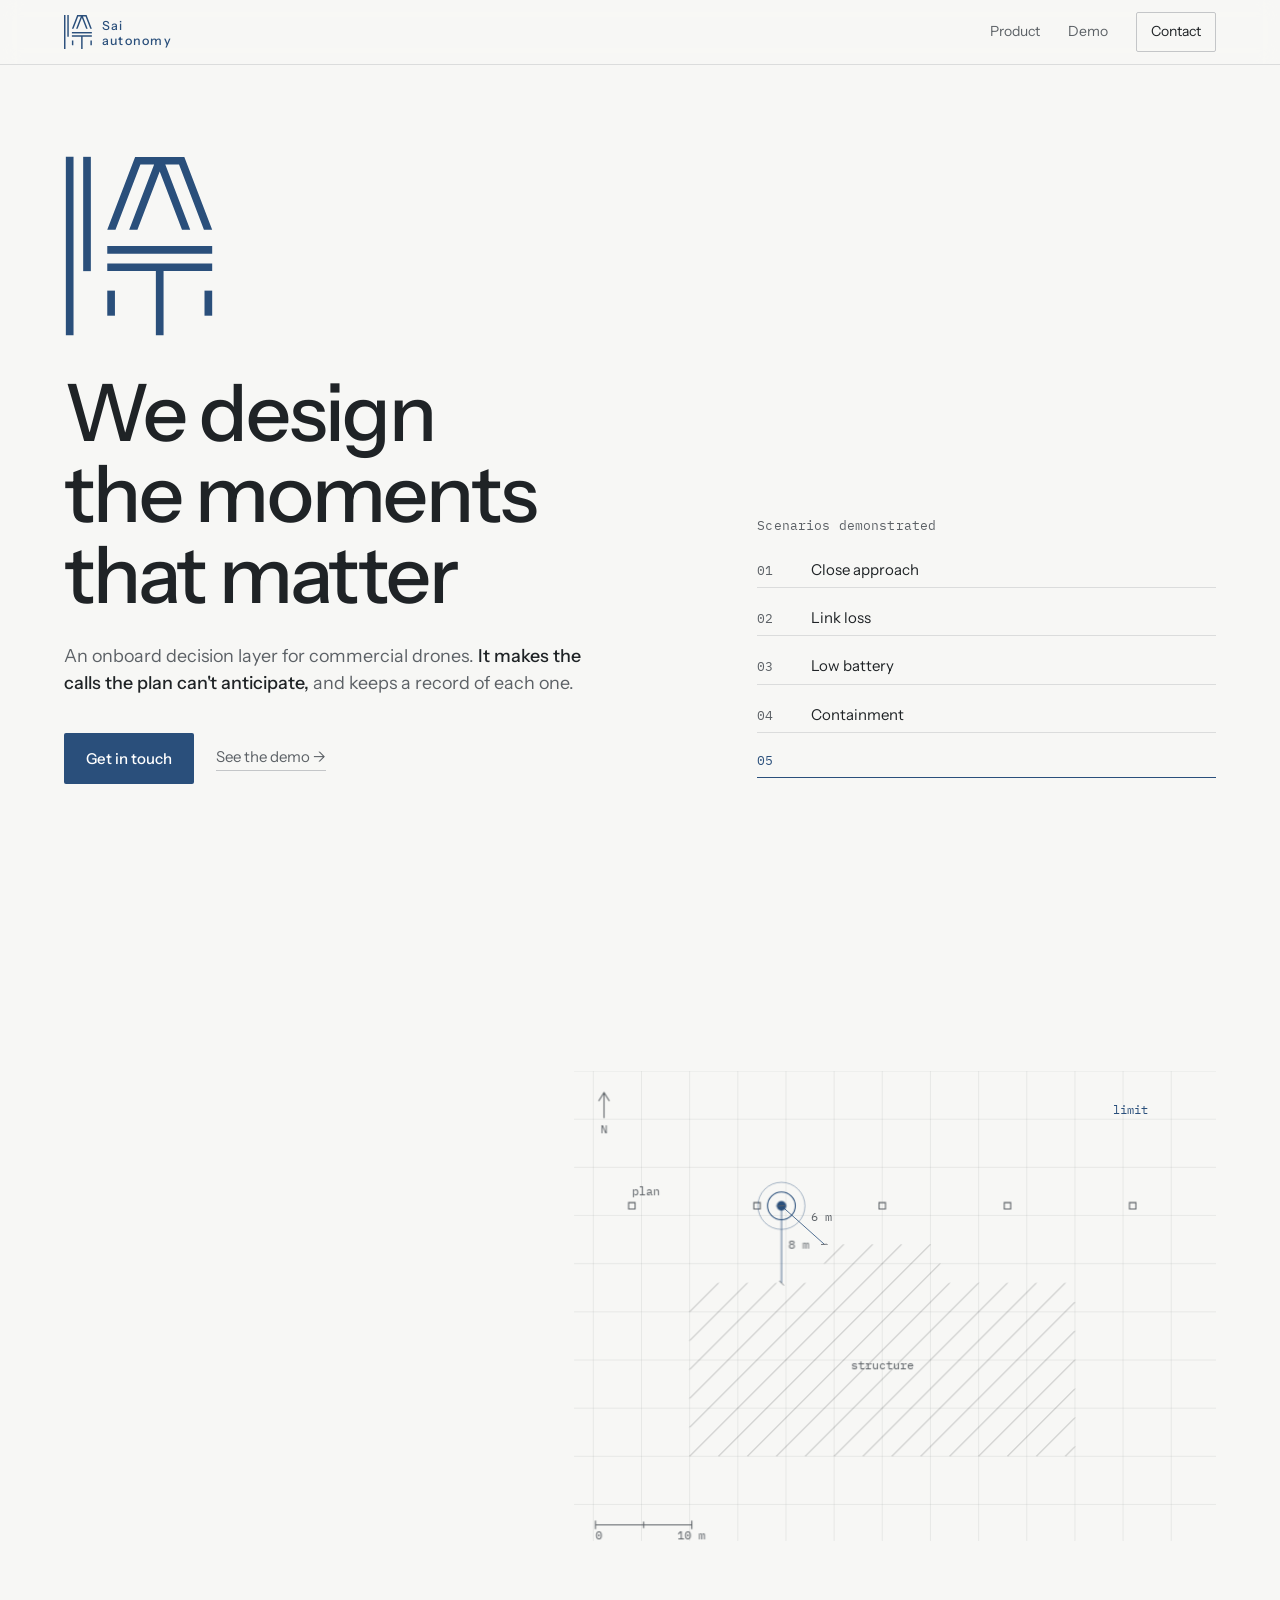
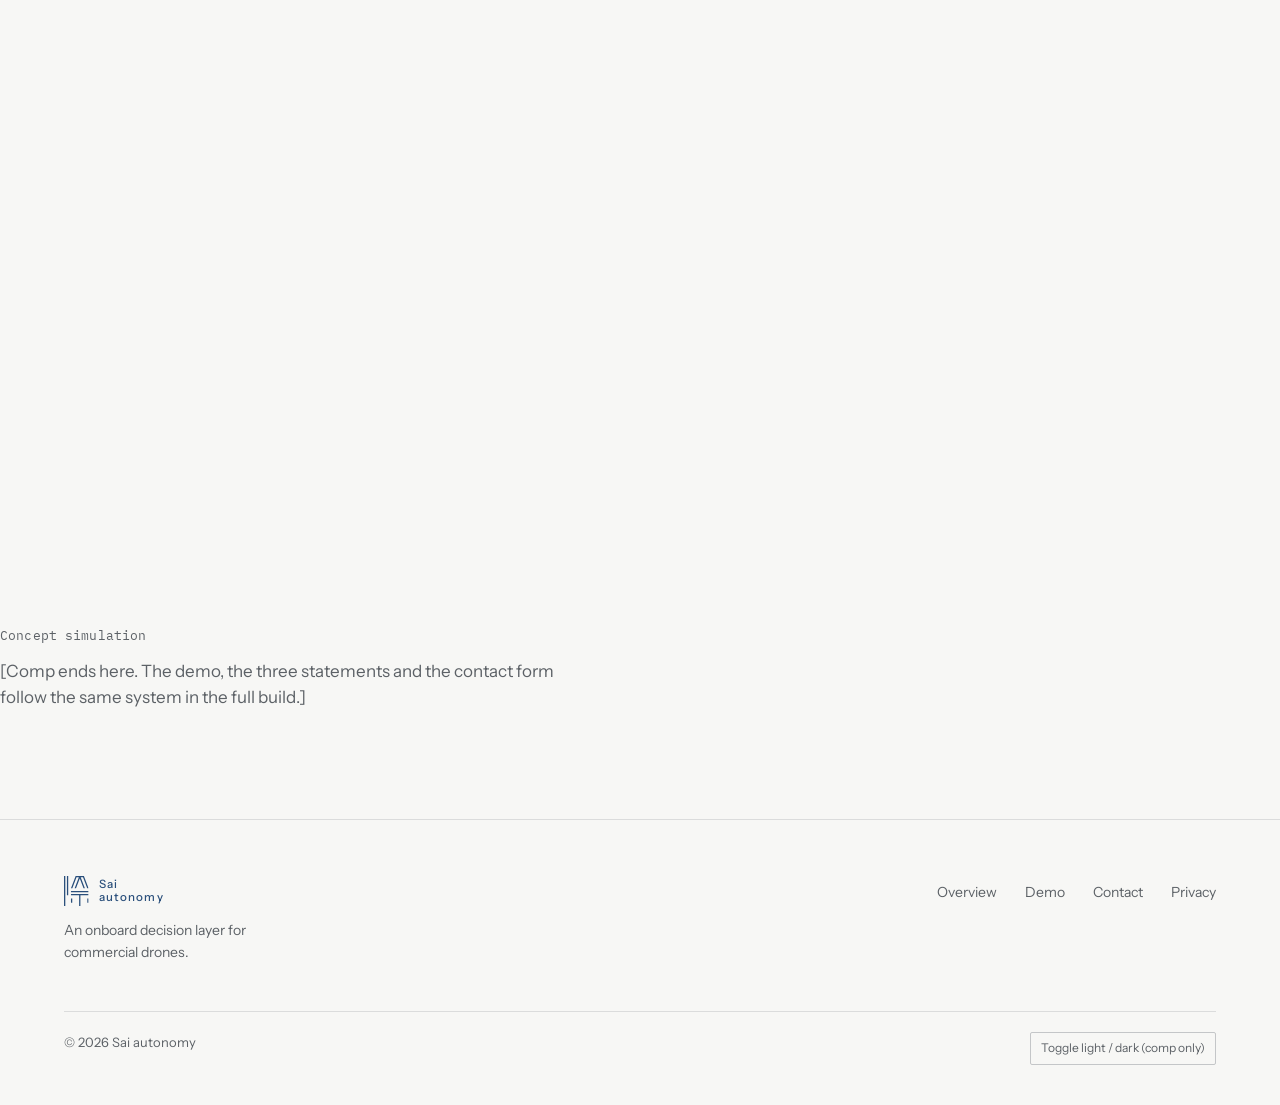
==== public/index.html @ a28e9c1a "comp: drawing sheet fits the frame" ====
<!DOCTYPE html>
<html lang="en">
<head>
  <meta charset="UTF-8" />
  <meta name="viewport" content="width=device-width, initial-scale=1.0" />
  <title>Sai autonomy</title>
  <meta name="description" content="An onboard decision layer for commercial drones. Sai makes the in-flight calls the mission plan can't anticipate, and keeps a record of each one." />
  <meta name="color-scheme" content="light dark" />
  <meta name="theme-color" media="(prefers-color-scheme: light)" content="#f7f7f5" />
  <meta name="theme-color" media="(prefers-color-scheme: dark)" content="#24446a" />
  <link rel="icon" type="image/svg+xml" href="data:image/svg+xml,%3Csvg xmlns='http://www.w3.org/2000/svg' viewBox='0 0 128 128'%3E%3Crect width='128' height='128' rx='24' fill='%23ffffff'/%3E%3Cg fill='%232a4f7b' transform='translate(31 13) scale(0.98)'%3E%3Cpath d='M0.05 101.56H4.42V0.04H0.05Z'/%3E%3Cpath d='M9.9 65.05H14.27V0.04H9.9Z'/%3E%3Cpath d='M42.45 4.46H50.25L36.08 41.46H40.76L53.43 8.39L66.1 41.46H70.78L56.61 4.46H64.41L78.58 41.46H83.27L67.42 0.09H39.44L23.6 41.46H28.28Z'/%3E%3Cpath d='M23.6 55.13H83.27V50.76H23.6Z'/%3E%3Cpath d='M23.6 65.01H51.24V101.56H55.62V65.01H83.27V60.64H23.6Z'/%3E%3Cpath d='M23.6 90.39H27.97V76.13H23.6Z'/%3E%3Cpath d='M78.9 90.39H83.27V76.13H78.9Z'/%3E%3C/g%3E%3C/svg%3E" />
  <link rel="preconnect" href="https://fonts.googleapis.com" />
  <link rel="preconnect" href="https://fonts.gstatic.com" crossorigin />
  <link href="https://fonts.googleapis.com/css2?family=Instrument+Sans:wght@400;500;600&family=IBM+Plex+Mono:wght@400;500&display=swap" rel="stylesheet" />
  <style>
    /* tokens */
    :root {
      --blue:      #2a4f7b;
      --grey-1:    #dbdcdc;
      --grey-2:    #9e9e9f;
      --paper:     #f7f7f5;
      --paper-2:   #efefec;
      --ink:       #1f2326;
      --ink-2:     #5c6166;
      --line:      #dbdcdc;
      --line-2:    #c4c6c8;
      --accent:    var(--blue);
      --on-accent: #ffffff;

      --sans: 'Instrument Sans', system-ui, -apple-system, 'Segoe UI', sans-serif;
      --mono: 'IBM Plex Mono', ui-monospace, 'SF Mono', Menlo, monospace;

      --ease: cubic-bezier(0.4, 0, 0.2, 1);
      --t-quick: 160ms;
      --t-std:   420ms;
      --t-slow:  700ms;

      --gutter: clamp(16px, 5vw, 72px);
      --max: 1280px;
    }
    @media (prefers-color-scheme: dark) {
      :root:not([data-theme="light"]) {
        --paper:   #24446a;
        --paper-2: #203d60;
        --ink:     #f2f2f0;
        --ink-2:   #b9c2cc;
        --line:    rgba(219, 220, 220, 0.28);
        --line-2:  rgba(219, 220, 220, 0.45);
        --accent:  #dbdcdc;
        --on-accent: #24446a;
      }
    }
    :root[data-theme="dark"] {
      --paper:   #24446a;
      --paper-2: #203d60;
      --ink:     #f2f2f0;
      --ink-2:   #b9c2cc;
      --line:    rgba(219, 220, 220, 0.28);
      --line-2:  rgba(219, 220, 220, 0.45);
      --accent:  #dbdcdc;
      --on-accent: #24446a;
    }

    *, *::before, *::after { box-sizing: border-box; margin: 0; padding: 0; }
    html { scroll-behavior: smooth; }
    body {
      font-family: var(--sans);
      font-size: 17px;
      line-height: 1.55;
      color: var(--ink);
      background: var(--paper);
      -webkit-font-smoothing: antialiased;
      text-rendering: optimizeLegibility;
    }
    a { color: inherit; text-decoration: none; }
    h1, h2, h3 { text-wrap: balance; }
    p { text-wrap: pretty; }
    .wrap { max-width: var(--max); margin: 0 auto; padding: 0 var(--gutter); }
    .mono { font-family: var(--mono); font-size: 13px; letter-spacing: 0.01em; color: var(--ink-2); }
    .rule { height: 1px; background: var(--line); transform-origin: left; }

    /* ---------- nav ---------- */
    nav { position: sticky; top: 0; z-index: 10; background: color-mix(in srgb, var(--paper) 88%, transparent); backdrop-filter: blur(10px); }
    .nav-inner { display: flex; align-items: center; justify-content: space-between; height: 64px; }
    .brand { display: flex; align-items: center; gap: 12px; color: var(--accent); }
    .brand { gap: 10px; }
    .brand .m { height: 34px; width: auto; display: block; }
    .brand .wm { display: flex; flex-direction: column; justify-content: center; font-size: 12.5px; line-height: 1.2; letter-spacing: 0.1em; font-weight: 500; color: var(--accent); padding-top: 1px; }
    .brand .wm span { display: block; }
    .nav-links { display: flex; gap: 28px; align-items: center; font-size: 14px; color: var(--ink-2); }
    .nav-links a { transition: color var(--t-quick) var(--ease); }
    .nav-links a:hover { color: var(--ink); }
    .nav-cta { color: var(--ink); border: 1px solid var(--line-2); padding: 8px 14px; border-radius: 2px; transition: border-color var(--t-quick) var(--ease), background var(--t-quick) var(--ease); }
    .nav-cta:hover { border-color: var(--ink); }
    nav .rule { animation: rule-in var(--t-slow) var(--ease) 1.4s both; }

    /* ---------- hero ---------- */
    .hero { padding: clamp(56px, 10vh, 120px) 0 clamp(48px, 8vh, 96px); }
    .hero-grid { display: grid; grid-template-columns: minmax(0, 7fr) minmax(0, 5fr); gap: clamp(24px, 4vw, 64px); align-items: end; }
    .mark { color: var(--accent); width: clamp(96px, 12vw, 150px); height: auto; display: block; margin-bottom: clamp(28px, 4vh, 48px); }
    .h1 {
      font-size: clamp(40px, 6.2vw, 84px);
      font-weight: 500;
      letter-spacing: -0.028em;
      line-height: 1.02;
      max-width: 15ch;
      text-wrap: balance;
      color: var(--ink);
    }
    .h1 .w { display: inline-block; animation: word-in var(--t-slow) var(--ease) both; }
    .lede { margin-top: clamp(20px, 3vh, 32px); font-size: clamp(17px, 1.4vw, 21px); line-height: 1.5; color: var(--ink-2); max-width: 46ch; animation: fade-up var(--t-slow) var(--ease) 2.05s both; }
    .lede b { font-weight: 500; color: var(--ink); }
    .actions { margin-top: clamp(28px, 4vh, 44px); display: flex; gap: 22px; align-items: center; animation: fade-up var(--t-slow) var(--ease) 2.2s both; }
    .btn { display: inline-flex; align-items: center; gap: 10px; background: var(--accent); color: var(--on-accent); padding: 14px 22px; border-radius: 2px; font-weight: 500; font-size: 15px; transition: transform var(--t-quick) var(--ease), opacity var(--t-quick) var(--ease); }
    .btn:hover { transform: translateY(-1px); opacity: 0.92; }
    .btn:active { transform: translateY(0); transition-duration: 80ms; }
    .link { font-size: 15px; color: var(--ink-2); border-bottom: 1px solid var(--line-2); padding-bottom: 2px; transition: color var(--t-quick) var(--ease), border-color var(--t-quick) var(--ease); }
    .link:hover { color: var(--ink); border-color: var(--ink); }

    /* ledger */
    .ledger { display: grid; gap: 18px; padding-bottom: 6px; }
    .ledger .cap { margin-bottom: 4px; opacity: 0; animation: fade-in var(--t-std) var(--ease) 1.85s both; }
    .ledger .row { display: grid; grid-template-columns: 40px 1fr; gap: 6px 14px; align-items: baseline; }
    .ledger .name { font-size: 15px; color: var(--ink); opacity: 0; animation: fade-in var(--t-std) var(--ease) 2.5s both; }
    .ledger .row .rule { grid-column: 1 / -1; }
    .ledger .rule { animation: rule-in var(--t-slow) var(--ease) both; }
    .ledger .row:nth-child(1) .rule { animation-delay: 1.9s; }
    .ledger .row:nth-child(2) .rule { animation-delay: 2.0s; }
    .ledger .row:nth-child(3) .rule { animation-delay: 2.1s; }
    .ledger .row:nth-child(4) .rule { animation-delay: 2.2s; }
    .ledger .row:nth-child(5) .rule { animation-delay: 2.3s; }
    .ledger .mono { opacity: 0; animation: fade-in var(--t-std) var(--ease) 2.5s both; }
    .ledger .row.live .mono, .ledger .row.live .name { color: var(--accent); }
    .ledger .row.live .rule { background: var(--accent); }

    /* ---------- the moment (scroll-driven) ---------- */
    .moment { view-timeline-name: --moment; view-timeline-axis: block; height: 320vh; position: relative; }
    .moment .stage { position: sticky; top: 0; height: 100vh; display: grid; grid-template-columns: minmax(0, 5fr) minmax(0, 7fr); gap: clamp(24px, 4vw, 72px); align-items: center; }
    .beats { position: relative; min-height: 220px; }
    .beat { position: absolute; inset: 0; opacity: 0; animation: beat1 1s linear both; animation-timeline: --moment; animation-range: contain 0% contain 100%; }
    .beat .mono { display: flex; gap: 14px; align-items: baseline; margin-bottom: 18px; white-space: nowrap; }
    .beat h2 { font-size: clamp(30px, 3.4vw, 46px); font-weight: 500; letter-spacing: -0.02em; line-height: 1.08; max-width: 14ch; }
    .beat p { margin-top: 16px; color: var(--ink-2); max-width: 40ch; font-size: clamp(16px, 1.25vw, 19px); }
    .beat-2 { animation-name: beat2; }
    .beat-3 { animation-name: beat3; }
    .counter { position: absolute; left: 0; bottom: -40px; }
    .scene { width: 100%; height: auto; display: block; color: var(--ink-2); }
    .scene .t { font-family: var(--mono); font-size: 11px; fill: var(--ink-2); }
    .scene .tl { fill: var(--accent); }
    .scene .g-struct, .scene .g-hatch { color: var(--ink); }
    .scene .g-limit, .scene .g-craft, .scene .g-dim2, .scene .g-hold { color: var(--accent); }
    .scene .d { stroke-dasharray: 1; stroke-dashoffset: 1; }
    .scene .g-grid, .scene .g-hatch, .scene .g-wp, .scene .g-sheet, .scene .g-limitlabel, .scene .g-craft, .scene .g-dim2, .scene .g-hold, .scene .g-ghost { opacity: 0; }
    .scene .g-grid, .scene .g-hatch, .scene .g-wp, .scene .g-sheet, .scene .g-limitlabel, .scene .g-craft, .scene .g-dim2, .scene .g-hold, .scene .g-ghost, .scene .d, .scene .dim1 {
      animation-duration: 1s; animation-timing-function: linear; animation-fill-mode: both;
      animation-timeline: --moment; animation-range: contain 0% contain 100%;
    }
    .scene .g-grid { animation-name: s-grid; }
    .scene .d-struct { animation-name: s-struct; }
    .scene .g-hatch { animation-name: s-hatch; }
    .scene .d-plan { animation-name: s-plan; }
    .scene .g-wp { animation-name: s-wp; }
    .scene .g-sheet { animation-name: s-sheet; }
    .scene .d-limit { animation-name: s-limit; }
    .scene .g-limitlabel { animation-name: s-limitlabel; }
    .scene .g-craft { animation-name: s-craft; }
    .scene .dim1 { animation-name: s-dim1; }
    .scene .g-dim2 { animation-name: s-dim2; }
    .scene .g-hold { transform-origin: 0 0; animation-name: s-hold; }
    .scene .g-ghost { animation-name: s-ghost; }
    .record { margin-top: 14px; display: grid; grid-template-columns: auto 1fr; gap: 12px 18px; align-items: baseline; opacity: 0; animation: record 1s linear both; animation-timeline: --moment; animation-range: contain 0% contain 100%; }
    .record .k { font-family: var(--mono); font-size: 12px; color: var(--ink-2); letter-spacing: 0.04em; }
    .record .v { font-family: var(--mono); font-size: 13px; color: var(--ink); text-wrap: pretty; }
    .record .k { white-space: nowrap; }
    .record .v em { font-style: normal; color: var(--accent); }

    /* ---------- footer ---------- */
    footer { margin-top: 12vh; border-top: 1px solid var(--line); padding: 56px 0 40px; font-size: 14px; color: var(--ink-2); }
    .foot-grid { display: flex; justify-content: space-between; align-items: flex-start; gap: 32px; flex-wrap: wrap; }
    .foot-links { display: flex; gap: 28px; padding-top: 6px; }
    .foot-brand .brand { color: var(--accent); }
    .foot-brand .m { height: 30px; }
    .foot-brand .wm { font-size: 11.5px; }
    .foot-brand p { margin-top: 14px; max-width: 34ch; }
    .foot-links a { transition: color var(--t-quick) var(--ease); }
    .foot-links a:hover { color: var(--ink); }
    .foot-bottom { margin-top: 48px; padding-top: 20px; border-top: 1px solid var(--line); display: flex; justify-content: space-between; gap: 16px; flex-wrap: wrap; font-size: 13px; }
    .theme-toggle { background: none; border: 1px solid var(--line-2); color: var(--ink-2); font: inherit; font-size: 12px; padding: 6px 10px; border-radius: 2px; cursor: pointer; }

    /* ---------- keyframes ---------- */
    @keyframes draw    { to { stroke-dashoffset: 0; } }
    @keyframes rule-in { from { transform: scaleX(0); } to { transform: scaleX(1); } }
    @keyframes word-in { from { opacity: 0; transform: translateY(0.35em); } to { opacity: 1; transform: none; } }
    @keyframes fade-up { from { opacity: 0; transform: translateY(14px); } to { opacity: 1; transform: none; } }
    @keyframes fade-in { from { opacity: 0; } to { opacity: 1; } }
    @keyframes beat1 { 0%, 2%  { opacity: 0; transform: translateY(12px); } 8%, 30%  { opacity: 1; transform: none; } 36%, 100% { opacity: 0; transform: translateY(-12px); } }
    @keyframes beat2 { 0%, 34% { opacity: 0; transform: translateY(12px); } 40%, 58% { opacity: 1; transform: none; } 64%, 100% { opacity: 0; transform: translateY(-12px); } }
    @keyframes beat3 { 0%, 62% { opacity: 0; transform: translateY(12px); } 68%, 100% { opacity: 1; transform: none; } }
    @keyframes record { 0%, 78% { opacity: 0; transform: translateY(8px); } 84%, 100% { opacity: 1; transform: none; } }
    @keyframes s-grid   { 0% { opacity: 0; } 8%, 100% { opacity: 1; } }
    @keyframes s-struct { 0%, 4% { stroke-dashoffset: 1; } 20%, 100% { stroke-dashoffset: 0; } }
    @keyframes s-hatch  { 0%, 16% { opacity: 0; } 24%, 100% { opacity: 1; } }
    @keyframes s-plan   { 0%, 10% { stroke-dashoffset: 1; } 30%, 100% { stroke-dashoffset: 0; } }
    @keyframes s-wp     { 0%, 24% { opacity: 0; } 30%, 100% { opacity: 1; } }
    @keyframes s-sheet  { 0%, 22% { opacity: 0; } 30%, 100% { opacity: 1; } }
    @keyframes s-limit  { 0%, 38% { stroke-dashoffset: 1; } 56%, 100% { stroke-dashoffset: 0; } }
    @keyframes s-limitlabel { 0%, 52% { opacity: 0; } 58%, 100% { opacity: 1; } }
    @keyframes s-craft  { 0%, 60% { opacity: 0; transform: translateX(0); } 62% { opacity: 1; transform: translateX(0); } 78%, 100% { opacity: 1; transform: translateX(var(--travel)); } }
    @keyframes s-dim1   { 0%, 79% { opacity: 1; } 84%, 100% { opacity: 0; } }
    @keyframes s-dim2   { 0%, 79% { opacity: 0; } 84%, 100% { opacity: 1; } }
    @keyframes s-hold   { 0%, 78% { opacity: 0; transform: scale(0.4); } 84% { opacity: 1; transform: scale(1.12); } 90%, 100% { opacity: 1; transform: scale(1); } }
    @keyframes s-ghost  { 0%, 78% { opacity: 0; } 86%, 100% { opacity: 0.55; } }

    /* mark */
    .mark .s { stroke-dasharray: 1; stroke-dashoffset: 1; animation: draw var(--t-slow) var(--ease) both; }
    .mark .a1 { animation-delay: 0.10s; animation-duration: 0.55s; }
    .mark .a2 { animation-delay: 0.18s; animation-duration: 0.50s; }
    .mark .b1 { animation-delay: 0.55s; animation-duration: 0.65s; }
    .mark .b2 { animation-delay: 0.70s; animation-duration: 0.55s; }
    .mark .b3 { animation-delay: 1.00s; animation-duration: 0.40s; }
    .mark .b4 { animation-delay: 1.08s; animation-duration: 0.40s; }
    .mark .c1 { animation-delay: 1.38s; animation-duration: 0.30s; }
    .mark .c2 { animation-delay: 1.38s; animation-duration: 0.30s; }
    .mark .c3 { animation-delay: 1.48s; animation-duration: 0.45s; }
    .h1 .w:nth-child(1) { animation-delay: 1.55s; }
    .h1 .w:nth-child(2) { animation-delay: 1.62s; }
    .h1 .w:nth-child(3) { animation-delay: 1.69s; }
    .h1 .w:nth-child(4) { animation-delay: 1.76s; }
    .h1 .w:nth-child(5) { animation-delay: 1.83s; }
    .h1 .w:nth-child(6) { animation-delay: 1.90s; }

    @media (prefers-reduced-motion: reduce) {
      *, *::before, *::after { animation: none !important; transition: none !important; }
      .mark .s { stroke-dashoffset: 0; }
      .h1 .w, .lede, .actions, .ledger .mono, .beat, .record { opacity: 1; transform: none; }
      .scene .d { stroke-dashoffset: 0; animation: none; }
      .scene .g-grid, .scene .g-hatch, .scene .g-wp, .scene .g-sheet, .scene .g-limitlabel, .scene .g-craft, .scene .g-dim2, .scene .g-hold { opacity: 1; animation: none; }
      .scene .g-ghost { opacity: 0.55; animation: none; }
      .scene .g-craft { transform: translateX(var(--travel)); }
      .scene .dim1 { opacity: 0; animation: none; }
      .scene .g-hold { transform: none; }
      .moment { height: auto; }
      .moment .stage { position: static; height: auto; padding: 80px 0; }
      .beats { min-height: 0; display: grid; gap: 40px; }
      .beat { position: static; }
    }
    @media (max-width: 860px) {
      .hero-grid, .moment .stage { grid-template-columns: 1fr; }
      .ledger { display: none; }
      .moment { height: auto; }
      .moment .stage { position: static; height: auto; padding: 64px 0; gap: 40px; }
      .beats { min-height: 0; display: grid; gap: 40px; }
      .beat { position: static; opacity: 1; animation: none; transform: none; }
      .counter { display: none; }
      .scene .d { stroke-dashoffset: 0; animation: none; }
      .scene .g-grid, .scene .g-hatch, .scene .g-wp, .scene .g-sheet, .scene .g-limitlabel, .scene .g-craft, .scene .g-dim2, .scene .g-hold { opacity: 1; animation: none; }
      .scene .g-ghost { opacity: 0.55; animation: none; }
      .scene .g-craft { transform: translateX(var(--travel)); }
      .scene .dim1 { opacity: 0; animation: none; }
      .scene .g-hold { transform: none; }
      .record { opacity: 1; animation: none; }
      .foot-links { flex-wrap: wrap; gap: 16px 24px; }
      .nav-links { gap: 18px; }
      .nav-links a:not(.nav-cta) { display: none; }
    }
  </style>
</head>
<body>
  <svg width="0" height="0" style="position:absolute" aria-hidden="true">
    <symbol id="sai-mark" viewBox="0 0 83.3 101.6">
      <path d="M0.05 101.56H4.42V0.04H0.05Z"/>
      <path d="M9.9 65.05H14.27V0.04H9.9Z"/>
      <path d="M42.45 4.46H50.25L36.08 41.46H40.76L53.43 8.39L66.1 41.46H70.78L56.61 4.46H64.41L78.58 41.46H83.27L67.42 0.09H39.44L23.6 41.46H28.28Z"/>
      <path d="M23.6 55.13H83.27V50.76H23.6Z"/>
      <path d="M23.6 65.01H51.24V101.56H55.62V65.01H83.27V60.64H23.6Z"/>
      <path d="M23.6 90.39H27.97V76.13H23.6Z"/>
      <path d="M78.9 90.39H83.27V76.13H78.9Z"/>
    </symbol>
  </svg>
  <nav>
    <div class="wrap nav-inner">
      <a href="#" class="brand" aria-label="Sai autonomy">
        <svg class="m" viewBox="0 0 83.3 101.6" fill="currentColor" aria-hidden="true"><use href="#sai-mark"/></svg>
        <span class="wm" aria-hidden="true"><span>Sai</span><span>autonomy</span></span>
      </a>
      <div class="nav-links">
        <a href="#moment">Product</a>
        <a href="#demo">Demo</a>
        <a href="#contact" class="nav-cta">Contact</a>
      </div>
    </div>
    <div class="rule"></div>
  </nav>
  <main>
    <section class="hero">
      <div class="wrap hero-grid">
        <div>
          <svg class="mark" viewBox="-1 -1 85.3 103.6" aria-hidden="true">
            <defs>
              <mask id="mk" maskUnits="userSpaceOnUse" x="-2" y="-2" width="90" height="108">
                <rect x="-2" y="-2" width="90" height="108" fill="#000"/>
                <g fill="none" stroke="#fff" stroke-width="7.5" stroke-linejoin="miter" stroke-miterlimit="12">
                  <path class="s a1" pathLength="1" d="M2.2 -1.5V103.5"/>
                  <path class="s a2" pathLength="1" d="M12.1 -1.5V66.8"/>
                  <path class="s b1" pathLength="1" d="M25.2 44 L40.95 2.28 H65.9 L81.6 44"/>
                  <path class="s b2" pathLength="1" d="M37.6 44 L53.43 5.4 L69.3 44"/>
                  <path class="s b3" pathLength="1" d="M22 52.95H85"/>
                  <path class="s b4" pathLength="1" d="M22 62.8H85"/>
                  <path class="s c1" pathLength="1" d="M25.8 74.5V92"/>
                  <path class="s c2" pathLength="1" d="M81.1 74.5V92"/>
                  <path class="s c3" pathLength="1" d="M53.43 63.5V103.5"/>
                </g>
              </mask>
            </defs>
            <g fill="currentColor" mask="url(#mk)">
      <path d="M0.05 101.56H4.42V0.04H0.05Z"/>
      <path d="M9.9 65.05H14.27V0.04H9.9Z"/>
      <path d="M42.45 4.46H50.25L36.08 41.46H40.76L53.43 8.39L66.1 41.46H70.78L56.61 4.46H64.41L78.58 41.46H83.27L67.42 0.09H39.44L23.6 41.46H28.28Z"/>
      <path d="M23.6 55.13H83.27V50.76H23.6Z"/>
      <path d="M23.6 65.01H51.24V101.56H55.62V65.01H83.27V60.64H23.6Z"/>
      <path d="M23.6 90.39H27.97V76.13H23.6Z"/>
      <path d="M78.9 90.39H83.27V76.13H78.9Z"/>
            </g>
          </svg>
          <h1 class="h1"><span class="w">We</span> <span class="w">design</span> <span class="w">the</span> <span class="w">moments</span> <span class="w">that</span> <span class="w">matter</span></h1>
          <p class="lede">An onboard decision layer for commercial drones. <b>It makes the calls the plan can't anticipate,</b> and keeps a record of each one.</p>
          <div class="actions">
            <a href="#contact" class="btn">Get in touch</a>
            <a href="#demo" class="link">See the demo →</a>
          </div>
        </div>
        <div class="ledger">
          <div class="cap mono">Scenarios demonstrated</div>
          <div class="row"><span class="mono">01</span><span class="name">Close approach</span><div class="rule"></div></div>
          <div class="row"><span class="mono">02</span><span class="name">Link loss</span><div class="rule"></div></div>
          <div class="row"><span class="mono">03</span><span class="name">Low battery</span><div class="rule"></div></div>
          <div class="row"><span class="mono">04</span><span class="name">Containment</span><div class="rule"></div></div>
          <div class="row live"><span class="mono">05</span><span class="name"></span><div class="rule"></div></div>
        </div>
      </div>
    </section>
    <section class="moment" id="moment">
      <div class="stage wrap">
        <div class="beats">
          <div class="beat beat-1">
            <div class="mono"><span>01</span><span>Two domains</span></div>
            <h2>The plan, and the world the aircraft is in.</h2>
            <p>A mission is drawn before takeoff. The site, the wind and the structure are what the aircraft meets once it is up.</p>
          </div>
          <div class="beat beat-2">
            <div class="mono"><span>02</span><span>One line between them</span></div>
            <h2>Sai sits on that line.</h2>
            <p>際 is the word for it. The edge where two things meet. Every job has one, whether or not anyone drew it.</p>
          </div>
          <div class="beat beat-3">
            <div class="mono"><span>03</span><span>One instant</span></div>
            <h2>The call is made there, in that second.</h2>
            <p>When the world crosses the plan, the aircraft decides on board and writes down what it did.</p>
            <div class="record" aria-label="Example record entry">
              <span class="k">entry</span><span class="v">07</span>
              <span class="k">decision</span><span class="v"><em>hold</em></span>
              <span class="k">reason</span><span class="v">closer to the structure than the job allows</span>
            </div>
          </div>
        </div>
        <svg class="scene" viewBox="0 0 600 440" fill="none" aria-hidden="true">
          <defs>
            <marker id="tick" viewBox="0 0 6 6" refX="3" refY="3" markerWidth="6" markerHeight="6" orient="auto"><path d="M0 6L6 0" stroke="currentColor" stroke-width="1"/></marker>
          </defs>
          <g class="g-grid"><path d="M18.0 0V440 M63.0 0V440 M108.0 0V440 M153.0 0V440 M198.0 0V440 M243.0 0V440 M288.0 0V440 M333.0 0V440 M378.0 0V440 M423.0 0V440 M468.0 0V440 M513.0 0V440 M558.0 0V440 M603.0 0V440 M0 450.0H600 M0 405.0H600 M0 360.0H600 M0 315.0H600 M0 270.0H600 M0 225.0H600 M0 180.0H600 M0 135.0H600 M0 90.0H600 M0 45.0H600 M0 0.0H600 " stroke="currentColor" stroke-width="0.5" opacity="0.18"/></g>
          <g class="g-sheet">
            <g transform="translate(28 30)"><path d="M0 14V-10 M-5 -2L0 -10L5 -2" stroke="currentColor" stroke-width="1"/><text x="0" y="28" text-anchor="middle" class="t">N</text></g>
            <g transform="translate(20 424)"><path d="M0 0H90 M0 -4V4 M45 -3V3 M90 -4V4" stroke="currentColor" stroke-width="1"/><text x="0" y="14" class="t">0</text><text x="90" y="14" text-anchor="middle" class="t">10 m</text></g>
            <text x="288.0" y="279.0" text-anchor="middle" class="t">structure</text>
            <text x="54.0" y="116.0" class="t">plan</text>
          </g>
          <g class="g-struct"><path class="d d-struct" pathLength="1" d="M108.0 360.0 L468.0 360.0 468.0 198.0 342.0 198.0 342.0 162.0 234.0 162.0 234.0 198.0 108.0 198.0 Z" stroke="currentColor" stroke-width="1.5"/></g>
          <g class="g-hatch"><path d="M108.0 198.0 M108.0 225.0 135.0 198.0 M108.0 252.0 162.0 198.0 M108.0 279.0 189.0 198.0 M108.0 306.0 216.0 198.0 M234.0 180.0 252.0 162.0 M108.0 333.0 279.0 162.0 M108.0 360.0 306.0 162.0 M135.0 360.0 333.0 162.0 M162.0 360.0 342.0 180.0 M189.0 360.0 351.0 198.0 M216.0 360.0 378.0 198.0 M243.0 360.0 405.0 198.0 M270.0 360.0 432.0 198.0 M297.0 360.0 459.0 198.0 M324.0 360.0 468.0 216.0 M351.0 360.0 468.0 243.0 M378.0 360.0 468.0 270.0 M405.0 360.0 468.0 297.0 M432.0 360.0 468.0 324.0 M459.0 360.0 468.0 351.0" stroke="currentColor" stroke-width="0.6" opacity="0.5"/></g>
          <g class="g-plan"><path class="d d-plan" pathLength="1" d="M54.0 126.0 L522.0 126.0" stroke="currentColor" stroke-width="1"/></g>
          <g class="g-wp"><path d="M51.0 123.0h6v6h-6z M168.0 123.0h6v6h-6z M285.0 123.0h6v6h-6z M402.0 123.0h6v6h-6z M519.0 123.0h6v6h-6z" stroke="currentColor" stroke-width="1"/></g>
          <g class="g-limit"><path class="d d-limit" pathLength="1" d="M54.0 198.0 L54.12 194.47 54.46 190.95 55.04 187.47 55.84 184.02 56.87 180.64 58.11 177.34 59.57 174.12 61.23 171.0 63.1 168.0 65.16 165.13 67.4 162.4 69.82 159.82 72.4 157.4 75.13 155.16 78.0 153.1 81.0 151.23 84.12 149.57 87.34 148.11 90.64 146.87 94.02 145.84 97.47 145.04 100.95 144.46 104.47 144.12 108.0 144.0 183.11 144.0 184.11 141.34 185.57 138.12 187.23 135.0 189.1 132.0 191.16 129.13 193.4 126.4 195.82 123.82 198.4 121.4 201.13 119.16 204.0 117.1 207.0 115.23 210.12 113.57 213.34 112.11 216.64 110.87 220.02 109.84 223.47 109.04 226.95 108.46 230.47 108.12 234.0 108.0 342.0 108.0 345.53 108.12 349.05 108.46 352.53 109.04 355.98 109.84 359.36 110.87 362.66 112.11 365.88 113.57 369.0 115.23 372.0 117.1 374.87 119.16 377.6 121.4 380.18 123.82 382.6 126.4 384.84 129.13 386.9 132.0 388.77 135.0 390.43 138.12 391.89 141.34 392.89 144.0 468.0 144.0 471.53 144.12 475.05 144.46 478.53 145.04 481.98 145.84 485.36 146.87 488.66 148.11 491.88 149.57 495.0 151.23 498.0 153.1 500.87 155.16 503.6 157.4 506.18 159.82 508.6 162.4 510.84 165.13 512.9 168.0 514.77 171.0 516.43 174.12 517.89 177.34 519.13 180.64 520.16 184.02 520.96 187.47 521.54 190.95 521.88 194.47 522.0 198.0 522.0 360.0 521.88 363.53 521.54 367.05 520.96 370.53 520.16 373.98 519.13 377.36 517.89 380.66 516.43 383.88 514.77 387.0 512.9 390.0 510.84 392.87 508.6 395.6 506.18 398.18 503.6 400.6 500.87 402.84 498.0 404.9 495.0 406.77 491.88 408.43 488.66 409.89 485.36 411.13 481.98 412.16 478.53 412.96 475.05 413.54 471.53 413.88 468.0 414.0 108.0 414.0 104.47 413.88 100.95 413.54 97.47 412.96 94.02 412.16 90.64 411.13 87.34 409.89 84.12 408.43 81.0 406.77 78.0 404.9 75.13 402.84 72.4 400.6 69.82 398.18 67.4 395.6 65.16 392.87 63.1 390.0 61.23 387.0 59.57 383.88 58.11 380.66 56.87 377.36 55.84 373.98 55.04 370.53 54.46 367.05 54.12 363.53 54.0 360.0 54.0 198.0" stroke="currentColor" stroke-width="1.25" stroke-dasharray="1"/></g>
          <g class="g-limitlabel"><text x="504.0" y="40.5" class="t tl">limit</text></g>
          <g class="g-ghost"><path d="M193.77 126.0 L522.0 126.0" stroke="currentColor" stroke-width="1" stroke-dasharray="2 4"/></g>
          <g class="g-craft" style="--travel:139.77px">
            <g transform="translate(54.0 126.0)">
              <g class="dim1"><path d="M0 0V72.0" stroke="currentColor" stroke-width="0.75" marker-start="url(#tick)" marker-end="url(#tick)"/><text x="6" y="40.0" class="t">8 m</text></g>
              <circle r="4.5" fill="currentColor" stroke="none"/>
            </g>
          </g>
          <g class="g-dim2"><path d="M193.77 126.0 L234.0 162.0" stroke="currentColor" stroke-width="0.75" marker-start="url(#tick)" marker-end="url(#tick)"/><text x="221.885" y="140.0" class="t">6 m</text></g>
          <g transform="translate(193.77 126.0)"><g class="g-hold"><circle r="13" stroke="currentColor" stroke-width="1"/><circle r="22" stroke="currentColor" stroke-width="0.75" opacity="0.5"/></g></g>
        </svg>
      </div>
    </section>
    <section class="wrap" id="demo" style="padding: 10vh 0 0;">
      <div class="mono">Concept simulation</div>
      <p style="margin-top:12px; max-width:52ch; color:var(--ink-2);">[Comp ends here. The demo, the three statements and the contact form follow the same system in the full build.]</p>
    </section>
  </main>
  <footer id="contact">
    <div class="wrap">
      <div class="foot-grid">
        <div class="foot-brand">
          <div class="brand">
            <svg class="m" viewBox="0 0 83.3 101.6" fill="currentColor" aria-hidden="true"><use href="#sai-mark"/></svg>
            <span class="wm" aria-hidden="true"><span>Sai</span><span>autonomy</span></span>
          </div>
          <p>An onboard decision layer for commercial drones.</p>
        </div>
        <div class="foot-links">
          <a href="#moment">Overview</a>
          <a href="#demo">Demo</a>
          <a href="#contact">Contact</a>
          <a href="#">Privacy</a>
        </div>
      </div>
      <div class="foot-bottom">
        <span>© 2026 Sai autonomy</span>
        <button class="theme-toggle" type="button" onclick="(function(){var r=document.documentElement;var cur=r.getAttribute('data-theme');var sys=matchMedia('(prefers-color-scheme: dark)').matches?'dark':'light';var now=cur||sys;r.setAttribute('data-theme', now==='dark'?'light':'dark');})()">Toggle light / dark (comp only)</button>
      </div>
    </div>
  </footer>
</body>
</html>
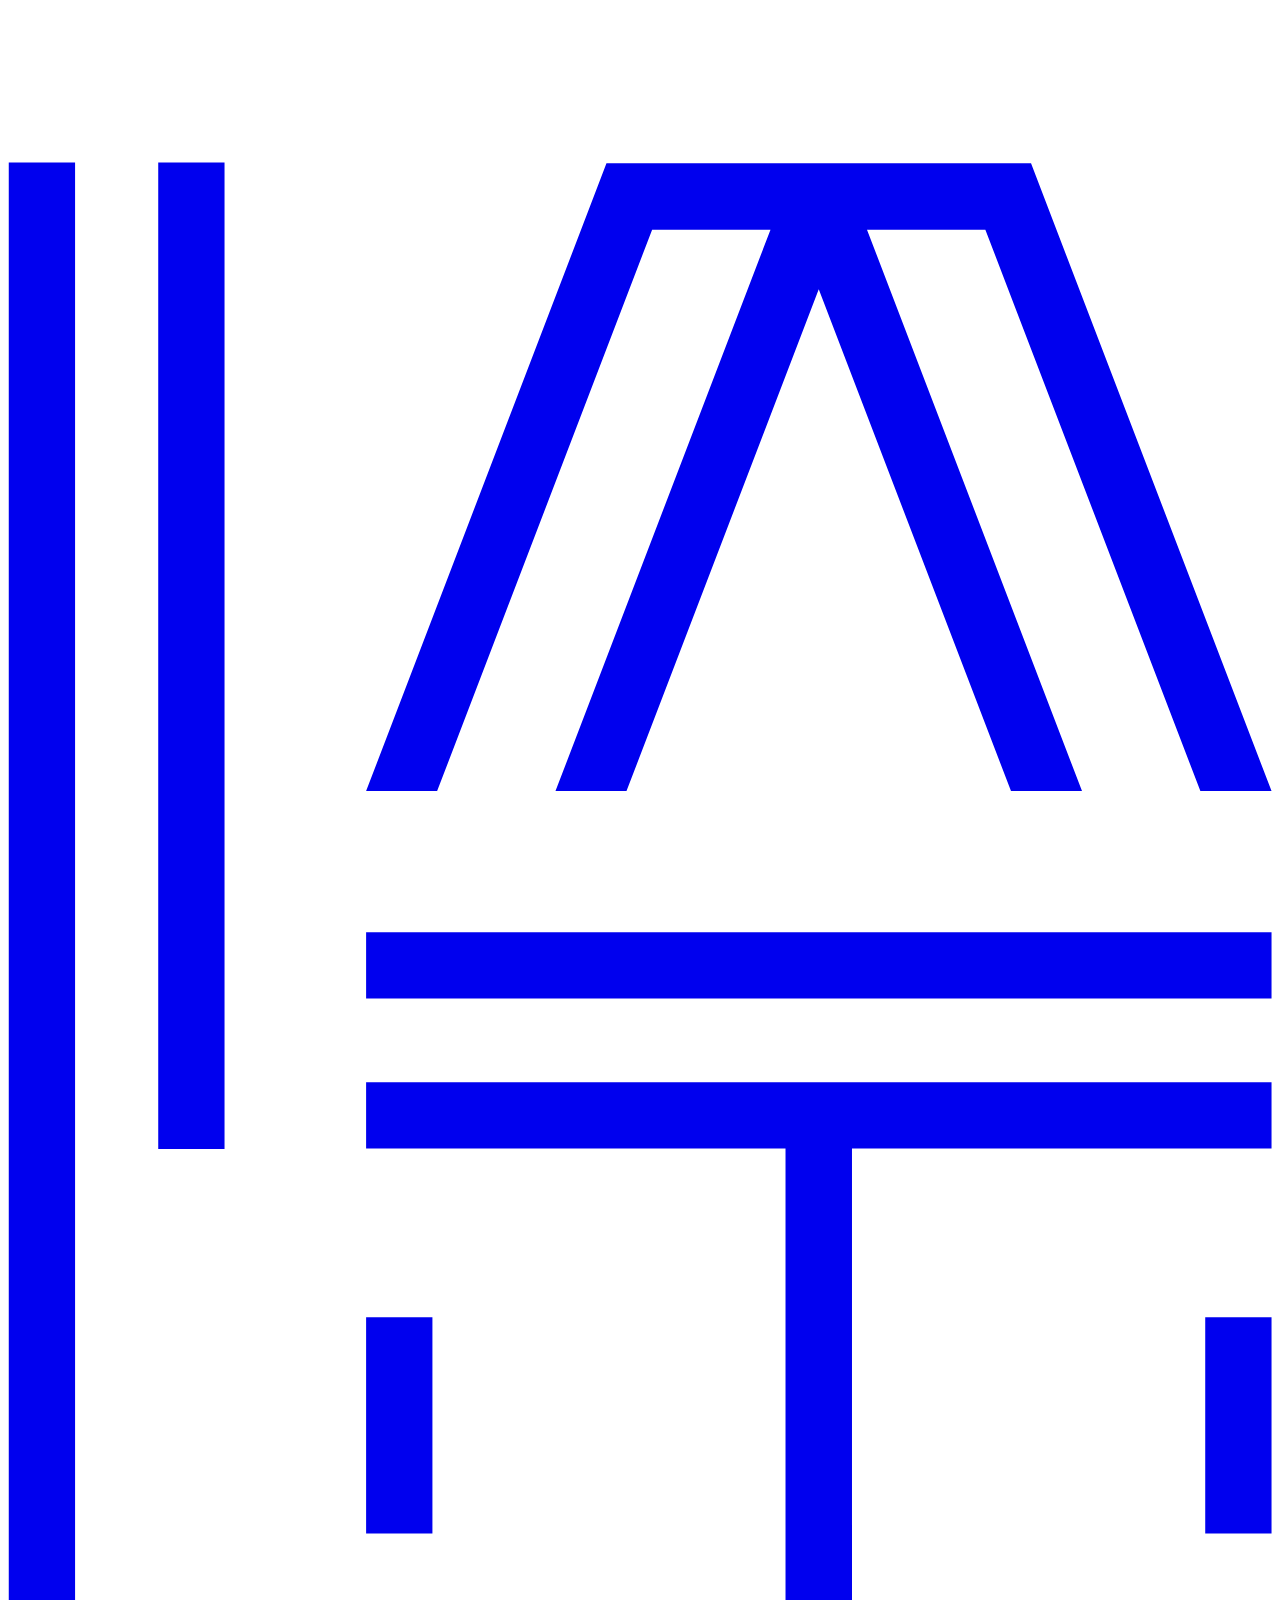
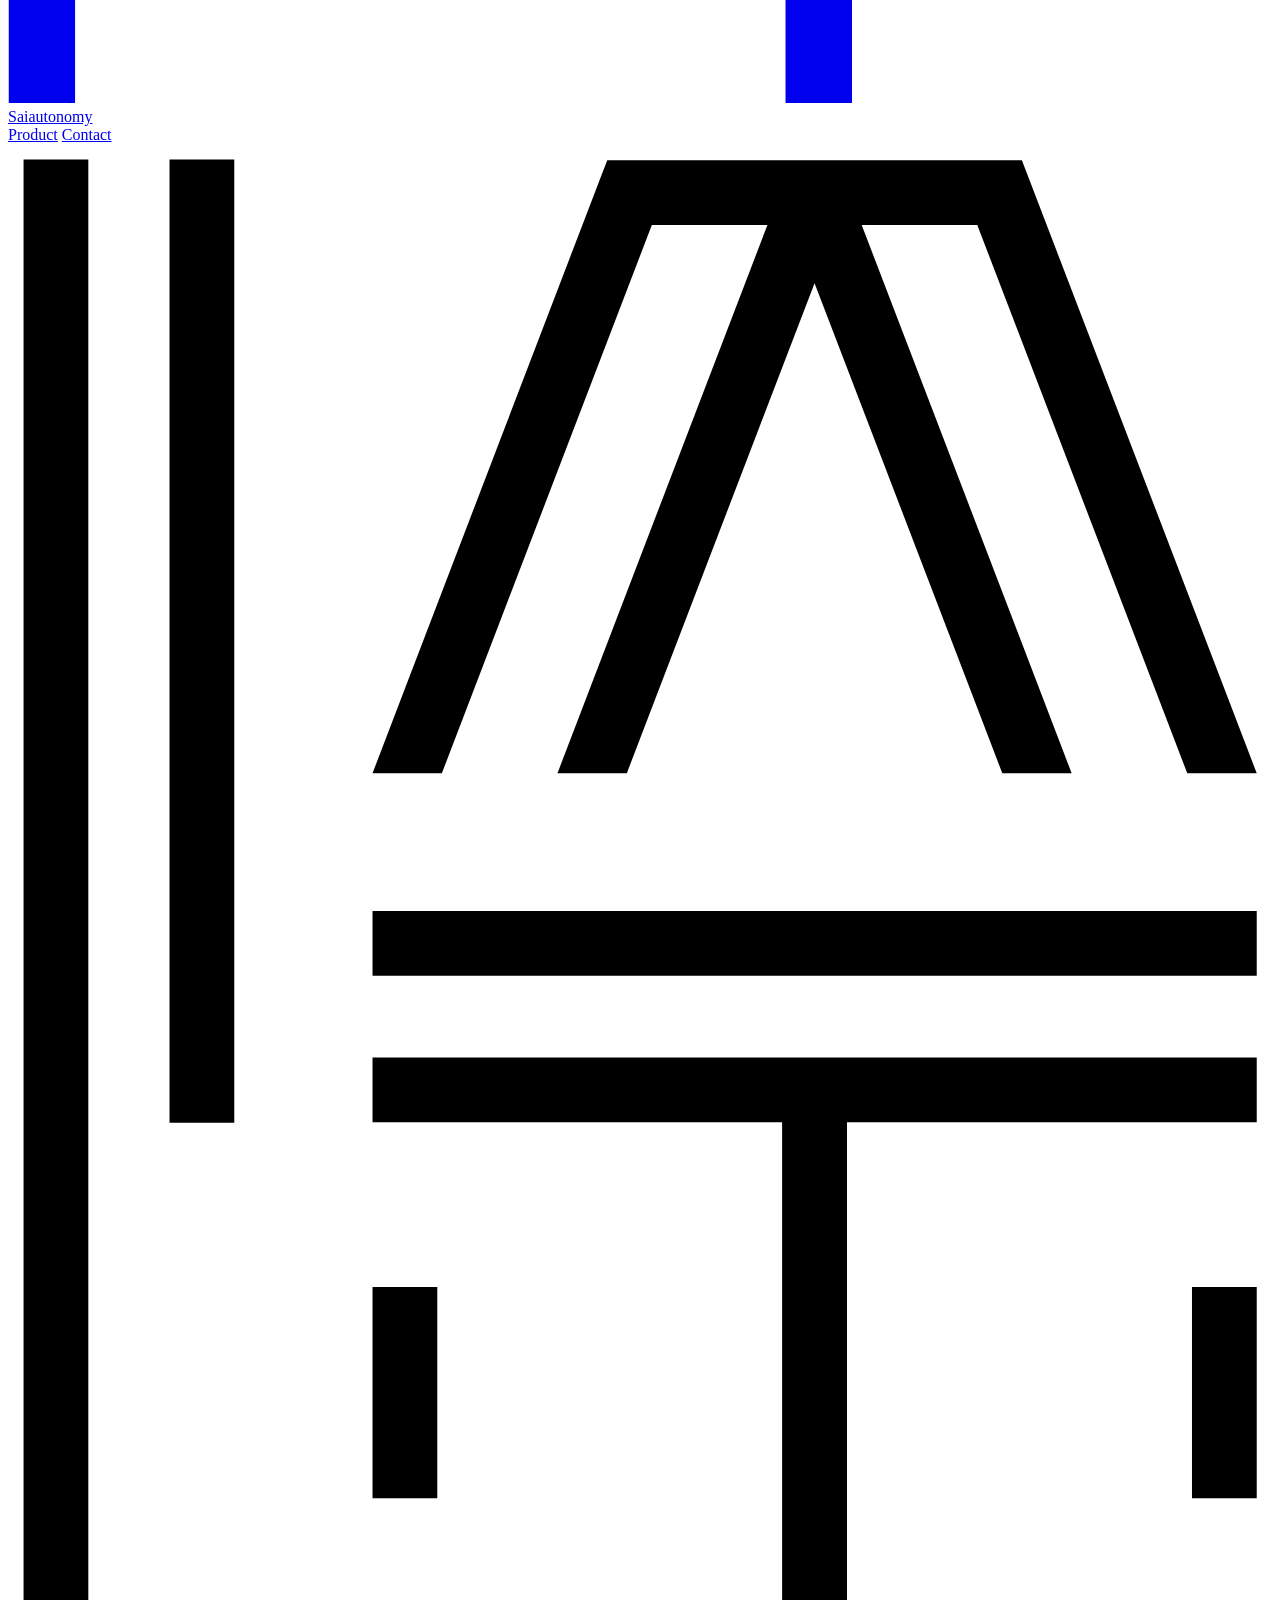
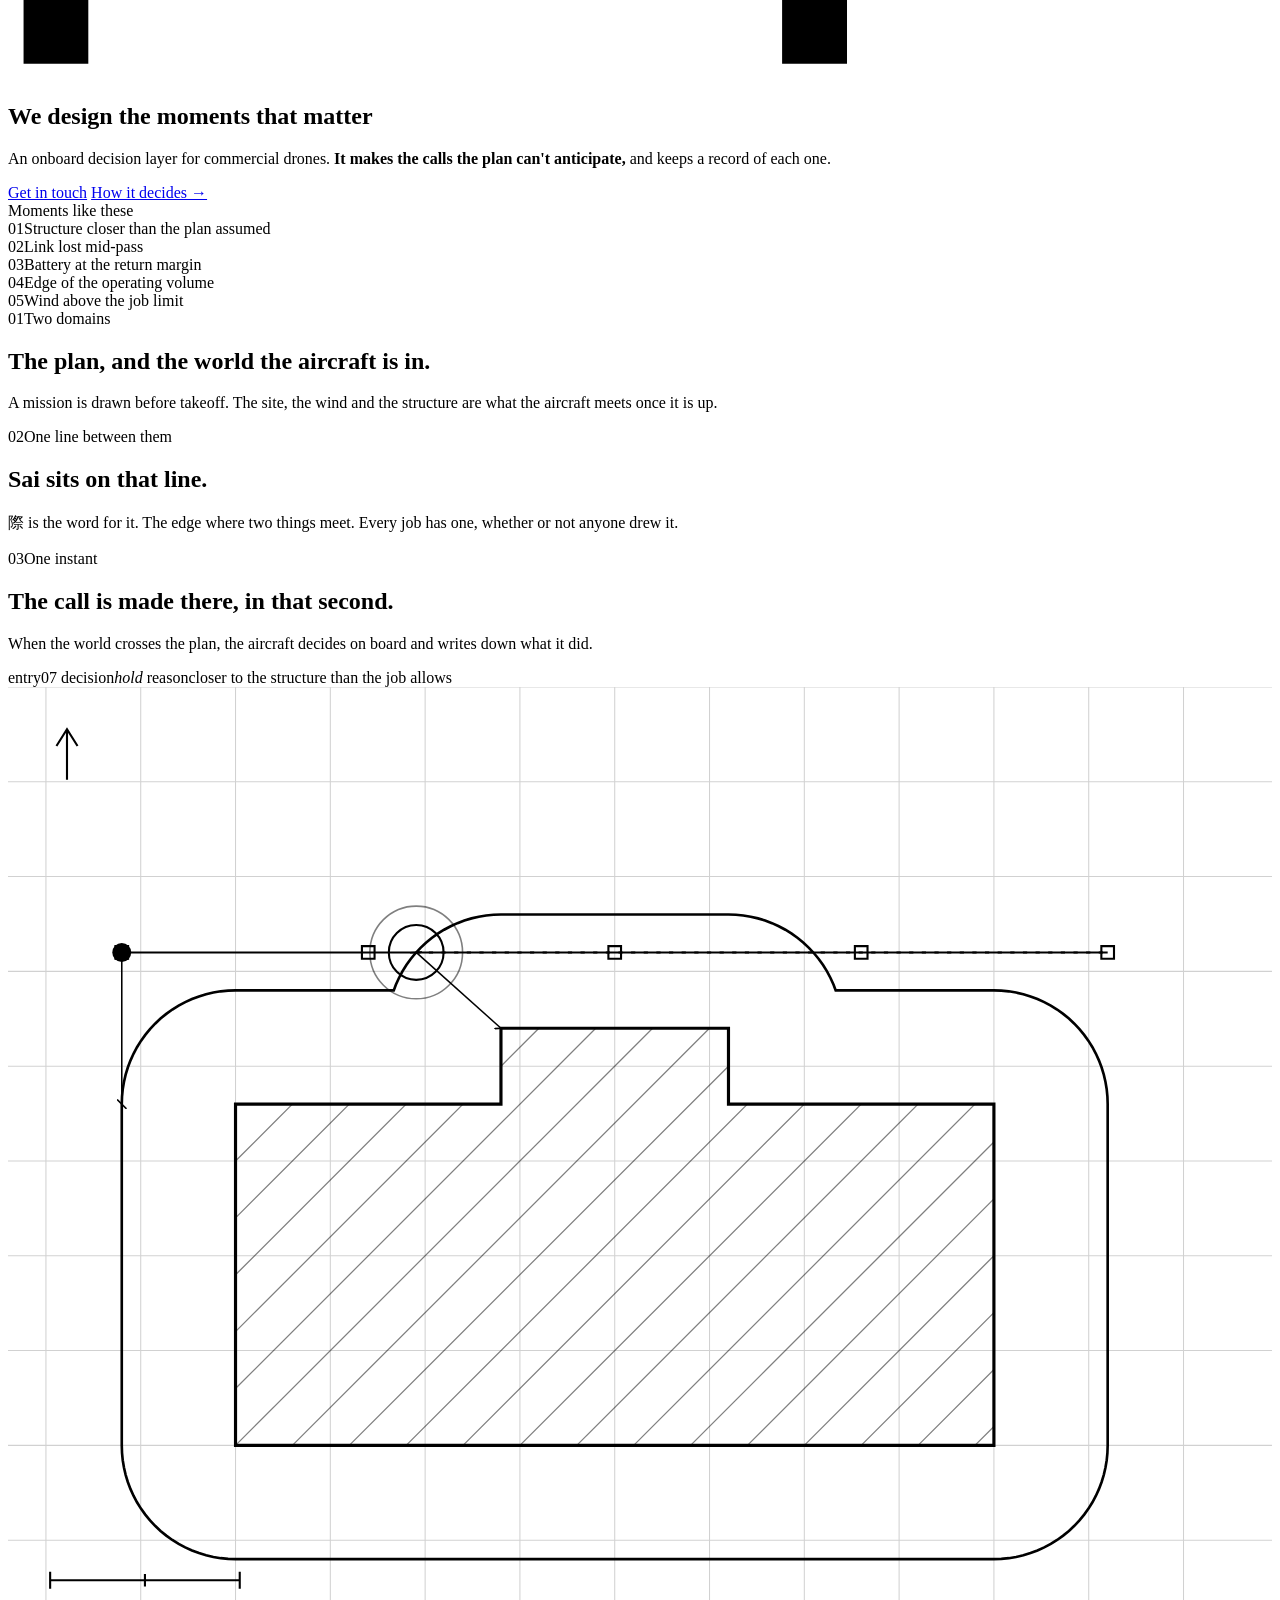
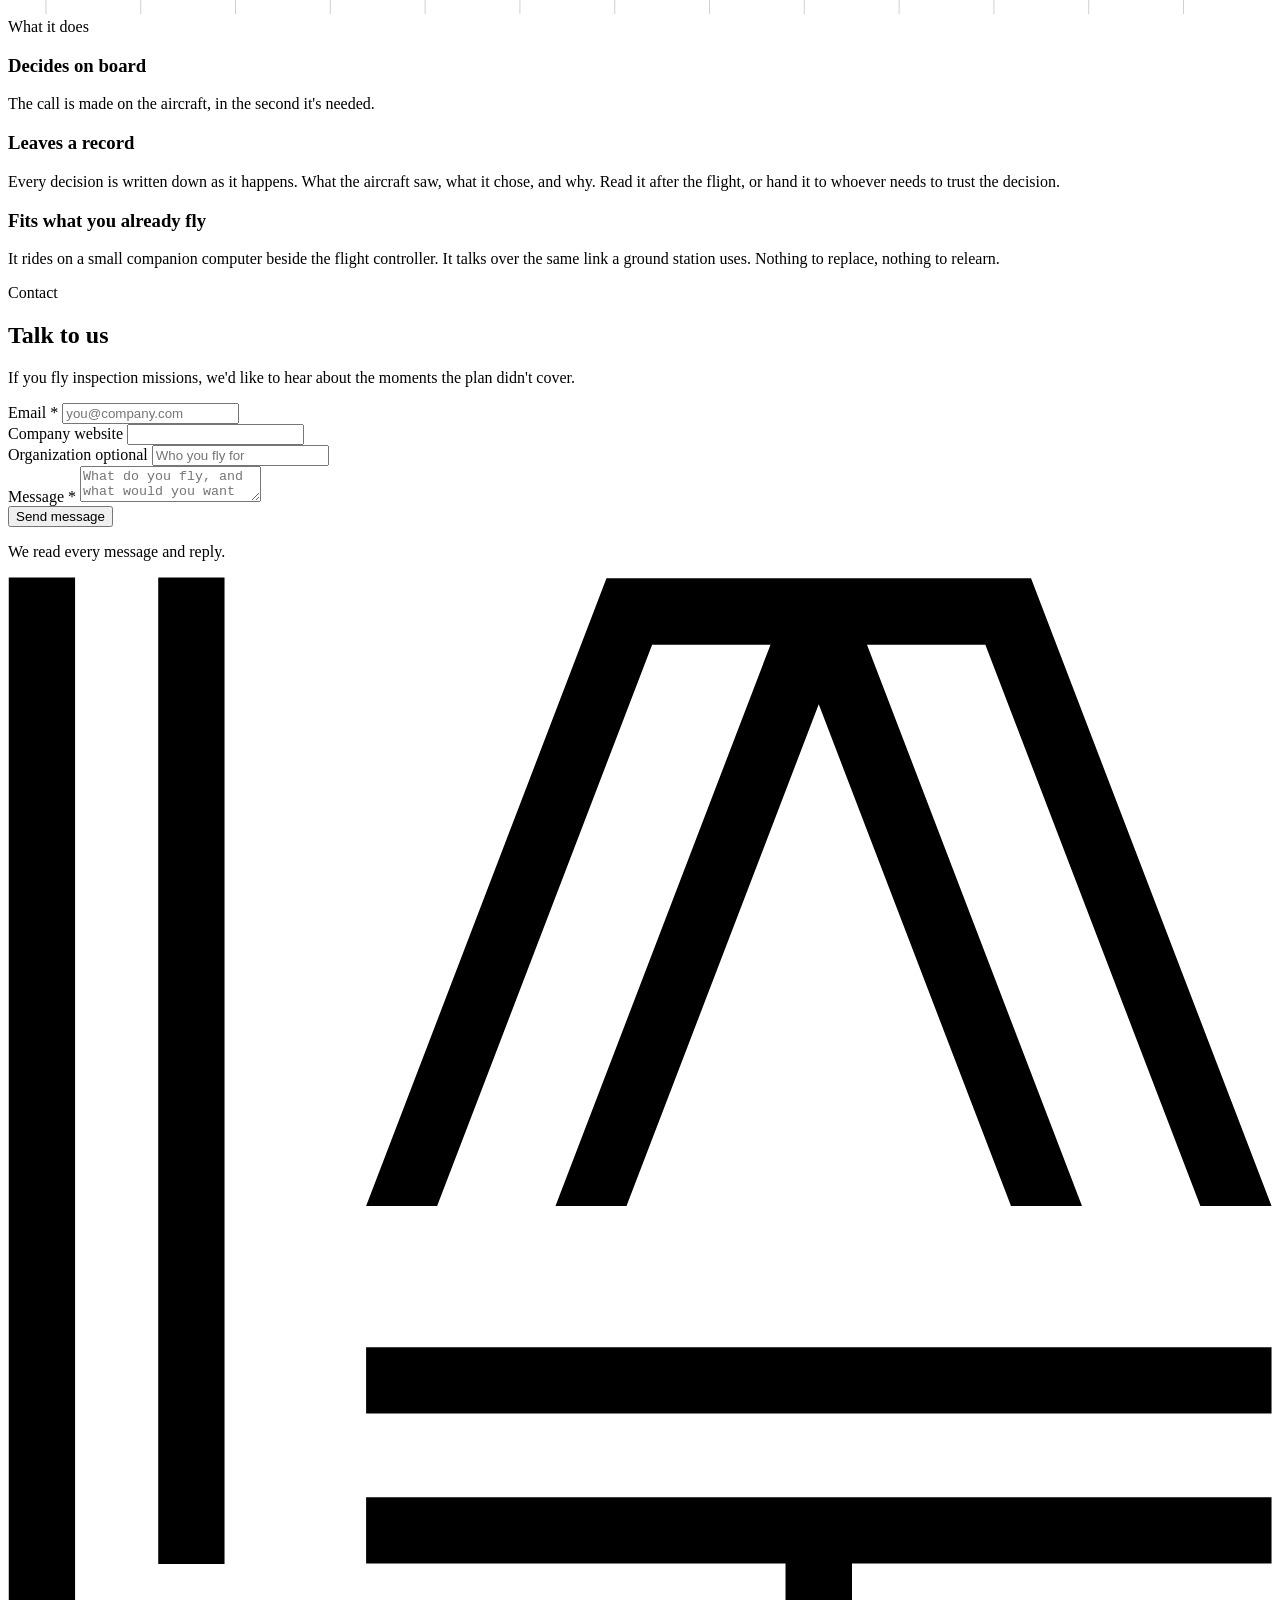
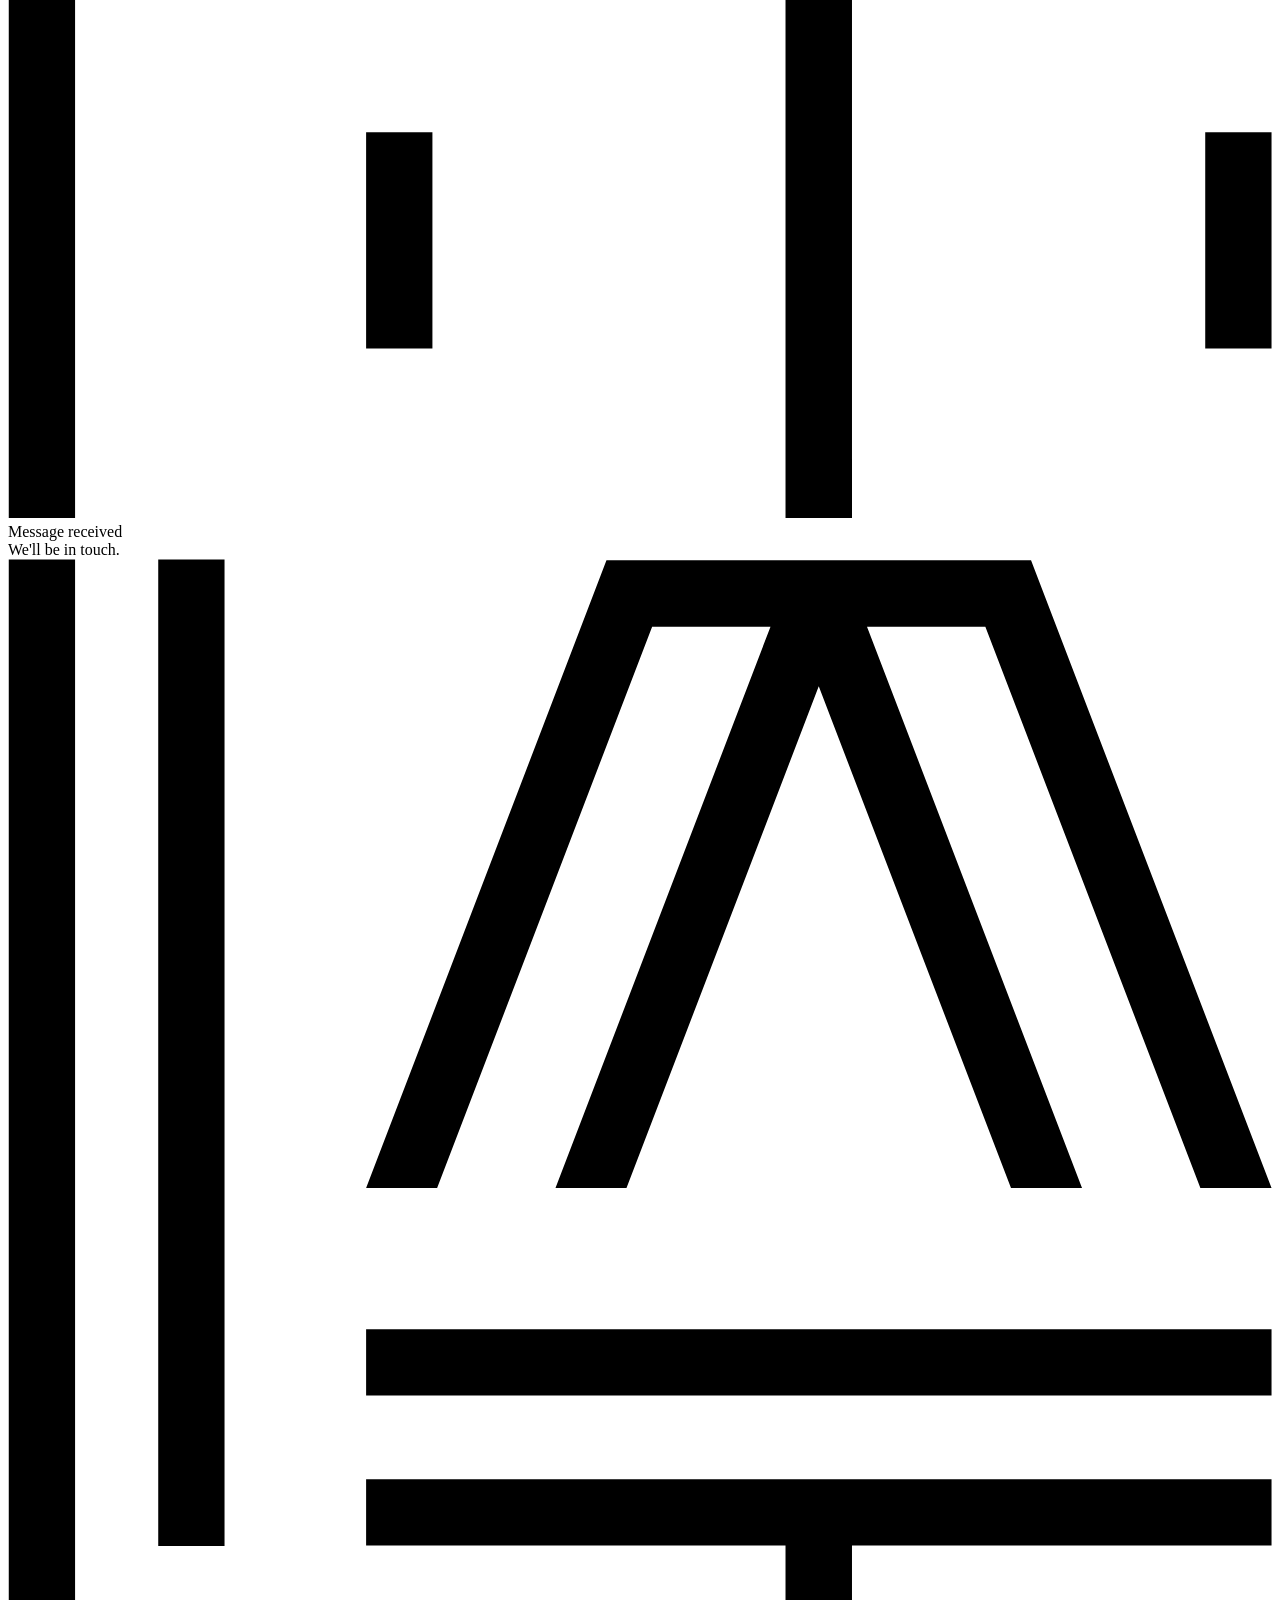
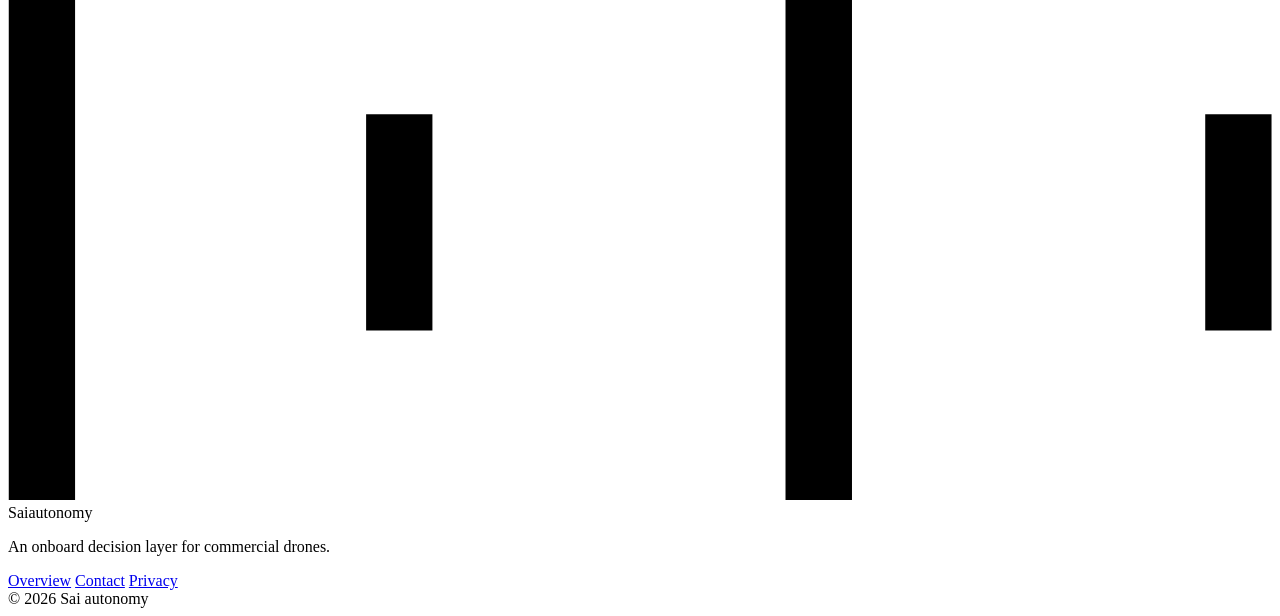
==== commit 09c2acfd: "site: full redesign (light default, external css/js, privacy and 404 pages, headers, share image)" ====
--- a/public/index.html
+++ b/public/index.html
@@ -4,293 +4,45 @@
   <meta charset="UTF-8" />
   <meta name="viewport" content="width=device-width, initial-scale=1.0" />
   <title>Sai autonomy</title>
-  <meta name="description" content="An onboard decision layer for commercial drones. Sai makes the in-flight calls the mission plan can't anticipate, and keeps a record of each one." />
+  <meta name="description" content="An onboard decision layer for commercial drones. Sai makes the in-flight calls the plan can't anticipate, and keeps a record of each one." />
+  <link rel="canonical" href="https://saiautonomy.com/" />
   <meta name="color-scheme" content="light dark" />
   <meta name="theme-color" media="(prefers-color-scheme: light)" content="#f7f7f5" />
   <meta name="theme-color" media="(prefers-color-scheme: dark)" content="#24446a" />
-  <link rel="icon" type="image/svg+xml" href="data:image/svg+xml,%3Csvg xmlns='http://www.w3.org/2000/svg' viewBox='0 0 128 128'%3E%3Crect width='128' height='128' rx='24' fill='%23ffffff'/%3E%3Cg fill='%232a4f7b' transform='translate(31 13) scale(0.98)'%3E%3Cpath d='M0.05 101.56H4.42V0.04H0.05Z'/%3E%3Cpath d='M9.9 65.05H14.27V0.04H9.9Z'/%3E%3Cpath d='M42.45 4.46H50.25L36.08 41.46H40.76L53.43 8.39L66.1 41.46H70.78L56.61 4.46H64.41L78.58 41.46H83.27L67.42 0.09H39.44L23.6 41.46H28.28Z'/%3E%3Cpath d='M23.6 55.13H83.27V50.76H23.6Z'/%3E%3Cpath d='M23.6 65.01H51.24V101.56H55.62V65.01H83.27V60.64H23.6Z'/%3E%3Cpath d='M23.6 90.39H27.97V76.13H23.6Z'/%3E%3Cpath d='M78.9 90.39H83.27V76.13H78.9Z'/%3E%3C/g%3E%3C/svg%3E" />
+  <meta property="og:type" content="website" />
+  <meta property="og:site_name" content="Sai autonomy" />
+  <meta property="og:title" content="Sai autonomy" />
+  <meta property="og:description" content="An onboard decision layer for commercial drones. It makes the in-flight calls the plan can't anticipate, and keeps a record of each one." />
+  <meta property="og:url" content="https://saiautonomy.com/" />
+  <meta property="og:image" content="https://saiautonomy.com/assets/og.png" />
+  <meta property="og:image:width" content="1200" />
+  <meta property="og:image:height" content="630" />
+  <meta name="twitter:card" content="summary_large_image" />
+  <link rel="icon" href="/favicon.svg" type="image/svg+xml" />
+  <link rel="apple-touch-icon" href="/apple-touch-icon.png" />
   <link rel="preconnect" href="https://fonts.googleapis.com" />
   <link rel="preconnect" href="https://fonts.gstatic.com" crossorigin />
   <link href="https://fonts.googleapis.com/css2?family=Instrument+Sans:wght@400;500;600&family=IBM+Plex+Mono:wght@400;500&display=swap" rel="stylesheet" />
-  <style>
-    /* tokens */
-    :root {
-      --blue:      #2a4f7b;
-      --grey-1:    #dbdcdc;
-      --grey-2:    #9e9e9f;
-      --paper:     #f7f7f5;
-      --paper-2:   #efefec;
-      --ink:       #1f2326;
-      --ink-2:     #5c6166;
-      --line:      #dbdcdc;
-      --line-2:    #c4c6c8;
-      --accent:    var(--blue);
-      --on-accent: #ffffff;
-
-      --sans: 'Instrument Sans', system-ui, -apple-system, 'Segoe UI', sans-serif;
-      --mono: 'IBM Plex Mono', ui-monospace, 'SF Mono', Menlo, monospace;
-
-      --ease: cubic-bezier(0.4, 0, 0.2, 1);
-      --t-quick: 160ms;
-      --t-std:   420ms;
-      --t-slow:  700ms;
-
-      --gutter: clamp(16px, 5vw, 72px);
-      --max: 1280px;
-    }
-    @media (prefers-color-scheme: dark) {
-      :root:not([data-theme="light"]) {
-        --paper:   #24446a;
-        --paper-2: #203d60;
-        --ink:     #f2f2f0;
-        --ink-2:   #b9c2cc;
-        --line:    rgba(219, 220, 220, 0.28);
-        --line-2:  rgba(219, 220, 220, 0.45);
-        --accent:  #dbdcdc;
-        --on-accent: #24446a;
-      }
-    }
-    :root[data-theme="dark"] {
-      --paper:   #24446a;
-      --paper-2: #203d60;
-      --ink:     #f2f2f0;
-      --ink-2:   #b9c2cc;
-      --line:    rgba(219, 220, 220, 0.28);
-      --line-2:  rgba(219, 220, 220, 0.45);
-      --accent:  #dbdcdc;
-      --on-accent: #24446a;
-    }
-
-    *, *::before, *::after { box-sizing: border-box; margin: 0; padding: 0; }
-    html { scroll-behavior: smooth; }
-    body {
-      font-family: var(--sans);
-      font-size: 17px;
-      line-height: 1.55;
-      color: var(--ink);
-      background: var(--paper);
-      -webkit-font-smoothing: antialiased;
-      text-rendering: optimizeLegibility;
-    }
-    a { color: inherit; text-decoration: none; }
-    h1, h2, h3 { text-wrap: balance; }
-    p { text-wrap: pretty; }
-    .wrap { max-width: var(--max); margin: 0 auto; padding: 0 var(--gutter); }
-    .mono { font-family: var(--mono); font-size: 13px; letter-spacing: 0.01em; color: var(--ink-2); }
-    .rule { height: 1px; background: var(--line); transform-origin: left; }
-
-    /* ---------- nav ---------- */
-    nav { position: sticky; top: 0; z-index: 10; background: color-mix(in srgb, var(--paper) 88%, transparent); backdrop-filter: blur(10px); }
-    .nav-inner { display: flex; align-items: center; justify-content: space-between; height: 64px; }
-    .brand { display: flex; align-items: center; gap: 12px; color: var(--accent); }
-    .brand { gap: 10px; }
-    .brand .m { height: 34px; width: auto; display: block; }
-    .brand .wm { display: flex; flex-direction: column; justify-content: center; font-size: 12.5px; line-height: 1.2; letter-spacing: 0.1em; font-weight: 500; color: var(--accent); padding-top: 1px; }
-    .brand .wm span { display: block; }
-    .nav-links { display: flex; gap: 28px; align-items: center; font-size: 14px; color: var(--ink-2); }
-    .nav-links a { transition: color var(--t-quick) var(--ease); }
-    .nav-links a:hover { color: var(--ink); }
-    .nav-cta { color: var(--ink); border: 1px solid var(--line-2); padding: 8px 14px; border-radius: 2px; transition: border-color var(--t-quick) var(--ease), background var(--t-quick) var(--ease); }
-    .nav-cta:hover { border-color: var(--ink); }
-    nav .rule { animation: rule-in var(--t-slow) var(--ease) 1.4s both; }
-
-    /* ---------- hero ---------- */
-    .hero { padding: clamp(56px, 10vh, 120px) 0 clamp(48px, 8vh, 96px); }
-    .hero-grid { display: grid; grid-template-columns: minmax(0, 7fr) minmax(0, 5fr); gap: clamp(24px, 4vw, 64px); align-items: end; }
-    .mark { color: var(--accent); width: clamp(96px, 12vw, 150px); height: auto; display: block; margin-bottom: clamp(28px, 4vh, 48px); }
-    .h1 {
-      font-size: clamp(40px, 6.2vw, 84px);
-      font-weight: 500;
-      letter-spacing: -0.028em;
-      line-height: 1.02;
-      max-width: 15ch;
-      text-wrap: balance;
-      color: var(--ink);
-    }
-    .h1 .w { display: inline-block; animation: word-in var(--t-slow) var(--ease) both; }
-    .lede { margin-top: clamp(20px, 3vh, 32px); font-size: clamp(17px, 1.4vw, 21px); line-height: 1.5; color: var(--ink-2); max-width: 46ch; animation: fade-up var(--t-slow) var(--ease) 2.05s both; }
-    .lede b { font-weight: 500; color: var(--ink); }
-    .actions { margin-top: clamp(28px, 4vh, 44px); display: flex; gap: 22px; align-items: center; animation: fade-up var(--t-slow) var(--ease) 2.2s both; }
-    .btn { display: inline-flex; align-items: center; gap: 10px; background: var(--accent); color: var(--on-accent); padding: 14px 22px; border-radius: 2px; font-weight: 500; font-size: 15px; transition: transform var(--t-quick) var(--ease), opacity var(--t-quick) var(--ease); }
-    .btn:hover { transform: translateY(-1px); opacity: 0.92; }
-    .btn:active { transform: translateY(0); transition-duration: 80ms; }
-    .link { font-size: 15px; color: var(--ink-2); border-bottom: 1px solid var(--line-2); padding-bottom: 2px; transition: color var(--t-quick) var(--ease), border-color var(--t-quick) var(--ease); }
-    .link:hover { color: var(--ink); border-color: var(--ink); }
-
-    /* ledger */
-    .ledger { display: grid; gap: 18px; padding-bottom: 6px; }
-    .ledger .cap { margin-bottom: 4px; opacity: 0; animation: fade-in var(--t-std) var(--ease) 1.85s both; }
-    .ledger .row { display: grid; grid-template-columns: 40px 1fr; gap: 6px 14px; align-items: baseline; }
-    .ledger .name { font-size: 15px; color: var(--ink); opacity: 0; animation: fade-in var(--t-std) var(--ease) 2.5s both; }
-    .ledger .row .rule { grid-column: 1 / -1; }
-    .ledger .rule { animation: rule-in var(--t-slow) var(--ease) both; }
-    .ledger .row:nth-child(1) .rule { animation-delay: 1.9s; }
-    .ledger .row:nth-child(2) .rule { animation-delay: 2.0s; }
-    .ledger .row:nth-child(3) .rule { animation-delay: 2.1s; }
-    .ledger .row:nth-child(4) .rule { animation-delay: 2.2s; }
-    .ledger .row:nth-child(5) .rule { animation-delay: 2.3s; }
-    .ledger .mono { opacity: 0; animation: fade-in var(--t-std) var(--ease) 2.5s both; }
-    .ledger .row.live .mono, .ledger .row.live .name { color: var(--accent); }
-    .ledger .row.live .rule { background: var(--accent); }
-
-    /* ---------- the moment (scroll-driven) ---------- */
-    .moment { view-timeline-name: --moment; view-timeline-axis: block; height: 320vh; position: relative; }
-    .moment .stage { position: sticky; top: 0; height: 100vh; display: grid; grid-template-columns: minmax(0, 5fr) minmax(0, 7fr); gap: clamp(24px, 4vw, 72px); align-items: center; }
-    .beats { position: relative; min-height: 220px; }
-    .beat { position: absolute; inset: 0; opacity: 0; animation: beat1 1s linear both; animation-timeline: --moment; animation-range: contain 0% contain 100%; }
-    .beat .mono { display: flex; gap: 14px; align-items: baseline; margin-bottom: 18px; white-space: nowrap; }
-    .beat h2 { font-size: clamp(30px, 3.4vw, 46px); font-weight: 500; letter-spacing: -0.02em; line-height: 1.08; max-width: 14ch; }
-    .beat p { margin-top: 16px; color: var(--ink-2); max-width: 40ch; font-size: clamp(16px, 1.25vw, 19px); }
-    .beat-2 { animation-name: beat2; }
-    .beat-3 { animation-name: beat3; }
-    .counter { position: absolute; left: 0; bottom: -40px; }
-    .scene { width: 100%; height: auto; display: block; color: var(--ink-2); }
-    .scene .t { font-family: var(--mono); font-size: 11px; fill: var(--ink-2); }
-    .scene .tl { fill: var(--accent); }
-    .scene .g-struct, .scene .g-hatch { color: var(--ink); }
-    .scene .g-limit, .scene .g-craft, .scene .g-dim2, .scene .g-hold { color: var(--accent); }
-    .scene .d { stroke-dasharray: 1; stroke-dashoffset: 1; }
-    .scene .g-grid, .scene .g-hatch, .scene .g-wp, .scene .g-sheet, .scene .g-limitlabel, .scene .g-craft, .scene .g-dim2, .scene .g-hold, .scene .g-ghost { opacity: 0; }
-    .scene .g-grid, .scene .g-hatch, .scene .g-wp, .scene .g-sheet, .scene .g-limitlabel, .scene .g-craft, .scene .g-dim2, .scene .g-hold, .scene .g-ghost, .scene .d, .scene .dim1 {
-      animation-duration: 1s; animation-timing-function: linear; animation-fill-mode: both;
-      animation-timeline: --moment; animation-range: contain 0% contain 100%;
-    }
-    .scene .g-grid { animation-name: s-grid; }
-    .scene .d-struct { animation-name: s-struct; }
-    .scene .g-hatch { animation-name: s-hatch; }
-    .scene .d-plan { animation-name: s-plan; }
-    .scene .g-wp { animation-name: s-wp; }
-    .scene .g-sheet { animation-name: s-sheet; }
-    .scene .d-limit { animation-name: s-limit; }
-    .scene .g-limitlabel { animation-name: s-limitlabel; }
-    .scene .g-craft { animation-name: s-craft; }
-    .scene .dim1 { animation-name: s-dim1; }
-    .scene .g-dim2 { animation-name: s-dim2; }
-    .scene .g-hold { transform-origin: 0 0; animation-name: s-hold; }
-    .scene .g-ghost { animation-name: s-ghost; }
-    .record { margin-top: 14px; display: grid; grid-template-columns: auto 1fr; gap: 12px 18px; align-items: baseline; opacity: 0; animation: record 1s linear both; animation-timeline: --moment; animation-range: contain 0% contain 100%; }
-    .record .k { font-family: var(--mono); font-size: 12px; color: var(--ink-2); letter-spacing: 0.04em; }
-    .record .v { font-family: var(--mono); font-size: 13px; color: var(--ink); text-wrap: pretty; }
-    .record .k { white-space: nowrap; }
-    .record .v em { font-style: normal; color: var(--accent); }
-
-    /* ---------- footer ---------- */
-    footer { margin-top: 12vh; border-top: 1px solid var(--line); padding: 56px 0 40px; font-size: 14px; color: var(--ink-2); }
-    .foot-grid { display: flex; justify-content: space-between; align-items: flex-start; gap: 32px; flex-wrap: wrap; }
-    .foot-links { display: flex; gap: 28px; padding-top: 6px; }
-    .foot-brand .brand { color: var(--accent); }
-    .foot-brand .m { height: 30px; }
-    .foot-brand .wm { font-size: 11.5px; }
-    .foot-brand p { margin-top: 14px; max-width: 34ch; }
-    .foot-links a { transition: color var(--t-quick) var(--ease); }
-    .foot-links a:hover { color: var(--ink); }
-    .foot-bottom { margin-top: 48px; padding-top: 20px; border-top: 1px solid var(--line); display: flex; justify-content: space-between; gap: 16px; flex-wrap: wrap; font-size: 13px; }
-    .theme-toggle { background: none; border: 1px solid var(--line-2); color: var(--ink-2); font: inherit; font-size: 12px; padding: 6px 10px; border-radius: 2px; cursor: pointer; }
-
-    /* ---------- keyframes ---------- */
-    @keyframes draw    { to { stroke-dashoffset: 0; } }
-    @keyframes rule-in { from { transform: scaleX(0); } to { transform: scaleX(1); } }
-    @keyframes word-in { from { opacity: 0; transform: translateY(0.35em); } to { opacity: 1; transform: none; } }
-    @keyframes fade-up { from { opacity: 0; transform: translateY(14px); } to { opacity: 1; transform: none; } }
-    @keyframes fade-in { from { opacity: 0; } to { opacity: 1; } }
-    @keyframes beat1 { 0%, 2%  { opacity: 0; transform: translateY(12px); } 8%, 30%  { opacity: 1; transform: none; } 36%, 100% { opacity: 0; transform: translateY(-12px); } }
-    @keyframes beat2 { 0%, 34% { opacity: 0; transform: translateY(12px); } 40%, 58% { opacity: 1; transform: none; } 64%, 100% { opacity: 0; transform: translateY(-12px); } }
-    @keyframes beat3 { 0%, 62% { opacity: 0; transform: translateY(12px); } 68%, 100% { opacity: 1; transform: none; } }
-    @keyframes record { 0%, 78% { opacity: 0; transform: translateY(8px); } 84%, 100% { opacity: 1; transform: none; } }
-    @keyframes s-grid   { 0% { opacity: 0; } 8%, 100% { opacity: 1; } }
-    @keyframes s-struct { 0%, 4% { stroke-dashoffset: 1; } 20%, 100% { stroke-dashoffset: 0; } }
-    @keyframes s-hatch  { 0%, 16% { opacity: 0; } 24%, 100% { opacity: 1; } }
-    @keyframes s-plan   { 0%, 10% { stroke-dashoffset: 1; } 30%, 100% { stroke-dashoffset: 0; } }
-    @keyframes s-wp     { 0%, 24% { opacity: 0; } 30%, 100% { opacity: 1; } }
-    @keyframes s-sheet  { 0%, 22% { opacity: 0; } 30%, 100% { opacity: 1; } }
-    @keyframes s-limit  { 0%, 38% { stroke-dashoffset: 1; } 56%, 100% { stroke-dashoffset: 0; } }
-    @keyframes s-limitlabel { 0%, 52% { opacity: 0; } 58%, 100% { opacity: 1; } }
-    @keyframes s-craft  { 0%, 60% { opacity: 0; transform: translateX(0); } 62% { opacity: 1; transform: translateX(0); } 78%, 100% { opacity: 1; transform: translateX(var(--travel)); } }
-    @keyframes s-dim1   { 0%, 79% { opacity: 1; } 84%, 100% { opacity: 0; } }
-    @keyframes s-dim2   { 0%, 79% { opacity: 0; } 84%, 100% { opacity: 1; } }
-    @keyframes s-hold   { 0%, 78% { opacity: 0; transform: scale(0.4); } 84% { opacity: 1; transform: scale(1.12); } 90%, 100% { opacity: 1; transform: scale(1); } }
-    @keyframes s-ghost  { 0%, 78% { opacity: 0; } 86%, 100% { opacity: 0.55; } }
-
-    /* mark */
-    .mark .s { stroke-dasharray: 1; stroke-dashoffset: 1; animation: draw var(--t-slow) var(--ease) both; }
-    .mark .a1 { animation-delay: 0.10s; animation-duration: 0.55s; }
-    .mark .a2 { animation-delay: 0.18s; animation-duration: 0.50s; }
-    .mark .b1 { animation-delay: 0.55s; animation-duration: 0.65s; }
-    .mark .b2 { animation-delay: 0.70s; animation-duration: 0.55s; }
-    .mark .b3 { animation-delay: 1.00s; animation-duration: 0.40s; }
-    .mark .b4 { animation-delay: 1.08s; animation-duration: 0.40s; }
-    .mark .c1 { animation-delay: 1.38s; animation-duration: 0.30s; }
-    .mark .c2 { animation-delay: 1.38s; animation-duration: 0.30s; }
-    .mark .c3 { animation-delay: 1.48s; animation-duration: 0.45s; }
-    .h1 .w:nth-child(1) { animation-delay: 1.55s; }
-    .h1 .w:nth-child(2) { animation-delay: 1.62s; }
-    .h1 .w:nth-child(3) { animation-delay: 1.69s; }
-    .h1 .w:nth-child(4) { animation-delay: 1.76s; }
-    .h1 .w:nth-child(5) { animation-delay: 1.83s; }
-    .h1 .w:nth-child(6) { animation-delay: 1.90s; }
-
-    @media (prefers-reduced-motion: reduce) {
-      *, *::before, *::after { animation: none !important; transition: none !important; }
-      .mark .s { stroke-dashoffset: 0; }
-      .h1 .w, .lede, .actions, .ledger .mono, .beat, .record { opacity: 1; transform: none; }
-      .scene .d { stroke-dashoffset: 0; animation: none; }
-      .scene .g-grid, .scene .g-hatch, .scene .g-wp, .scene .g-sheet, .scene .g-limitlabel, .scene .g-craft, .scene .g-dim2, .scene .g-hold { opacity: 1; animation: none; }
-      .scene .g-ghost { opacity: 0.55; animation: none; }
-      .scene .g-craft { transform: translateX(var(--travel)); }
-      .scene .dim1 { opacity: 0; animation: none; }
-      .scene .g-hold { transform: none; }
-      .moment { height: auto; }
-      .moment .stage { position: static; height: auto; padding: 80px 0; }
-      .beats { min-height: 0; display: grid; gap: 40px; }
-      .beat { position: static; }
-    }
-    @media (max-width: 860px) {
-      .hero-grid, .moment .stage { grid-template-columns: 1fr; }
-      .ledger { display: none; }
-      .moment { height: auto; }
-      .moment .stage { position: static; height: auto; padding: 64px 0; gap: 40px; }
-      .beats { min-height: 0; display: grid; gap: 40px; }
-      .beat { position: static; opacity: 1; animation: none; transform: none; }
-      .counter { display: none; }
-      .scene .d { stroke-dashoffset: 0; animation: none; }
-      .scene .g-grid, .scene .g-hatch, .scene .g-wp, .scene .g-sheet, .scene .g-limitlabel, .scene .g-craft, .scene .g-dim2, .scene .g-hold { opacity: 1; animation: none; }
-      .scene .g-ghost { opacity: 0.55; animation: none; }
-      .scene .g-craft { transform: translateX(var(--travel)); }
-      .scene .dim1 { opacity: 0; animation: none; }
-      .scene .g-hold { transform: none; }
-      .record { opacity: 1; animation: none; }
-      .foot-links { flex-wrap: wrap; gap: 16px 24px; }
-      .nav-links { gap: 18px; }
-      .nav-links a:not(.nav-cta) { display: none; }
-    }
-  </style>
+  <link rel="stylesheet" href="/assets/site.css" />
+  <script src="https://challenges.cloudflare.com/turnstile/v0/api.js" async defer></script>
 </head>
 <body>
-  <svg width="0" height="0" style="position:absolute" aria-hidden="true">
-    <symbol id="sai-mark" viewBox="0 0 83.3 101.6">
-      <path d="M0.05 101.56H4.42V0.04H0.05Z"/>
-      <path d="M9.9 65.05H14.27V0.04H9.9Z"/>
-      <path d="M42.45 4.46H50.25L36.08 41.46H40.76L53.43 8.39L66.1 41.46H70.78L56.61 4.46H64.41L78.58 41.46H83.27L67.42 0.09H39.44L23.6 41.46H28.28Z"/>
-      <path d="M23.6 55.13H83.27V50.76H23.6Z"/>
-      <path d="M23.6 65.01H51.24V101.56H55.62V65.01H83.27V60.64H23.6Z"/>
-      <path d="M23.6 90.39H27.97V76.13H23.6Z"/>
-      <path d="M78.9 90.39H83.27V76.13H78.9Z"/>
-    </symbol>
-  </svg>
+  <svg class="defs" aria-hidden="true"><symbol id="sai-mark" viewBox="0 0 83.3 101.6"><path d="M0.05 101.56H4.42V0.04H0.05Z"/><path d="M9.9 65.05H14.27V0.04H9.9Z"/><path d="M42.45 4.46H50.25L36.08 41.46H40.76L53.43 8.39L66.1 41.46H70.78L56.61 4.46H64.41L78.58 41.46H83.27L67.42 0.09H39.44L23.6 41.46H28.28Z"/><path d="M23.6 55.13H83.27V50.76H23.6Z"/><path d="M23.6 65.01H51.24V101.56H55.62V65.01H83.27V60.64H23.6Z"/><path d="M23.6 90.39H27.97V76.13H23.6Z"/><path d="M78.9 90.39H83.27V76.13H78.9Z"/></symbol></svg>
+
   <nav>
     <div class="wrap nav-inner">
-      <a href="#" class="brand" aria-label="Sai autonomy">
+      <a href="/" class="brand" aria-label="Sai autonomy">
         <svg class="m" viewBox="0 0 83.3 101.6" fill="currentColor" aria-hidden="true"><use href="#sai-mark"/></svg>
         <span class="wm" aria-hidden="true"><span>Sai</span><span>autonomy</span></span>
       </a>
       <div class="nav-links">
-        <a href="#moment">Product</a>
-        <a href="#demo">Demo</a>
-        <a href="#contact" class="nav-cta">Contact</a>
+        <a href="/#moment">Product</a>
+        <a href="/#contact" class="nav-cta">Contact</a>
       </div>
     </div>
     <div class="rule"></div>
   </nav>
+
   <main>
     <section class="hero">
       <div class="wrap hero-grid">
@@ -312,48 +64,43 @@
                 </g>
               </mask>
             </defs>
-            <g fill="currentColor" mask="url(#mk)">
-      <path d="M0.05 101.56H4.42V0.04H0.05Z"/>
-      <path d="M9.9 65.05H14.27V0.04H9.9Z"/>
-      <path d="M42.45 4.46H50.25L36.08 41.46H40.76L53.43 8.39L66.1 41.46H70.78L56.61 4.46H64.41L78.58 41.46H83.27L67.42 0.09H39.44L23.6 41.46H28.28Z"/>
-      <path d="M23.6 55.13H83.27V50.76H23.6Z"/>
-      <path d="M23.6 65.01H51.24V101.56H55.62V65.01H83.27V60.64H23.6Z"/>
-      <path d="M23.6 90.39H27.97V76.13H23.6Z"/>
-      <path d="M78.9 90.39H83.27V76.13H78.9Z"/>
-            </g>
+            <g fill="currentColor" mask="url(#mk)"><path d="M0.05 101.56H4.42V0.04H0.05Z"/><path d="M9.9 65.05H14.27V0.04H9.9Z"/><path d="M42.45 4.46H50.25L36.08 41.46H40.76L53.43 8.39L66.1 41.46H70.78L56.61 4.46H64.41L78.58 41.46H83.27L67.42 0.09H39.44L23.6 41.46H28.28Z"/><path d="M23.6 55.13H83.27V50.76H23.6Z"/><path d="M23.6 65.01H51.24V101.56H55.62V65.01H83.27V60.64H23.6Z"/><path d="M23.6 90.39H27.97V76.13H23.6Z"/><path d="M78.9 90.39H83.27V76.13H78.9Z"/></g>
           </svg>
+
           <h1 class="h1"><span class="w">We</span> <span class="w">design</span> <span class="w">the</span> <span class="w">moments</span> <span class="w">that</span> <span class="w">matter</span></h1>
           <p class="lede">An onboard decision layer for commercial drones. <b>It makes the calls the plan can't anticipate,</b> and keeps a record of each one.</p>
           <div class="actions">
             <a href="#contact" class="btn">Get in touch</a>
-            <a href="#demo" class="link">See the demo →</a>
-          </div>
-        </div>
-        <div class="ledger">
-          <div class="cap mono">Scenarios demonstrated</div>
-          <div class="row"><span class="mono">01</span><span class="name">Close approach</span><div class="rule"></div></div>
-          <div class="row"><span class="mono">02</span><span class="name">Link loss</span><div class="rule"></div></div>
-          <div class="row"><span class="mono">03</span><span class="name">Low battery</span><div class="rule"></div></div>
-          <div class="row"><span class="mono">04</span><span class="name">Containment</span><div class="rule"></div></div>
-          <div class="row live"><span class="mono">05</span><span class="name"></span><div class="rule"></div></div>
-        </div>
-      </div>
-    </section>
+            <a href="#moment" class="link">How it decides →</a>
+          </div>
+        </div>
+
+        <div class="ledger" aria-hidden="true">
+          <div class="cap mono">Moments like these</div>
+          <div class="row"><span class="mono">01</span><span class="name">Structure closer than the plan assumed</span><div class="rule"></div></div>
+          <div class="row"><span class="mono">02</span><span class="name">Link lost mid-pass</span><div class="rule"></div></div>
+          <div class="row"><span class="mono">03</span><span class="name">Battery at the return margin</span><div class="rule"></div></div>
+          <div class="row"><span class="mono">04</span><span class="name">Edge of the operating volume</span><div class="rule"></div></div>
+          <div class="row live"><span class="mono">05</span><span class="name"><span class="typing">Wind above the job limit</span></span><div class="rule"></div></div>
+        </div>
+      </div>
+    </section>
+
     <section class="moment" id="moment">
       <div class="stage wrap">
         <div class="beats">
           <div class="beat beat-1">
-            <div class="mono"><span>01</span><span>Two domains</span></div>
+            <div class="eyebrow mono"><span>01</span><span>Two domains</span></div>
             <h2>The plan, and the world the aircraft is in.</h2>
             <p>A mission is drawn before takeoff. The site, the wind and the structure are what the aircraft meets once it is up.</p>
           </div>
           <div class="beat beat-2">
-            <div class="mono"><span>02</span><span>One line between them</span></div>
+            <div class="eyebrow mono"><span>02</span><span>One line between them</span></div>
             <h2>Sai sits on that line.</h2>
             <p>際 is the word for it. The edge where two things meet. Every job has one, whether or not anyone drew it.</p>
           </div>
           <div class="beat beat-3">
-            <div class="mono"><span>03</span><span>One instant</span></div>
+            <div class="eyebrow mono"><span>03</span><span>One instant</span></div>
             <h2>The call is made there, in that second.</h2>
             <p>When the world crosses the plan, the aircraft decides on board and writes down what it did.</p>
             <div class="record" aria-label="Example record entry">
@@ -381,7 +128,7 @@
           <g class="g-limit"><path class="d d-limit" pathLength="1" d="M54.0 198.0 L54.12 194.47 54.46 190.95 55.04 187.47 55.84 184.02 56.87 180.64 58.11 177.34 59.57 174.12 61.23 171.0 63.1 168.0 65.16 165.13 67.4 162.4 69.82 159.82 72.4 157.4 75.13 155.16 78.0 153.1 81.0 151.23 84.12 149.57 87.34 148.11 90.64 146.87 94.02 145.84 97.47 145.04 100.95 144.46 104.47 144.12 108.0 144.0 183.11 144.0 184.11 141.34 185.57 138.12 187.23 135.0 189.1 132.0 191.16 129.13 193.4 126.4 195.82 123.82 198.4 121.4 201.13 119.16 204.0 117.1 207.0 115.23 210.12 113.57 213.34 112.11 216.64 110.87 220.02 109.84 223.47 109.04 226.95 108.46 230.47 108.12 234.0 108.0 342.0 108.0 345.53 108.12 349.05 108.46 352.53 109.04 355.98 109.84 359.36 110.87 362.66 112.11 365.88 113.57 369.0 115.23 372.0 117.1 374.87 119.16 377.6 121.4 380.18 123.82 382.6 126.4 384.84 129.13 386.9 132.0 388.77 135.0 390.43 138.12 391.89 141.34 392.89 144.0 468.0 144.0 471.53 144.12 475.05 144.46 478.53 145.04 481.98 145.84 485.36 146.87 488.66 148.11 491.88 149.57 495.0 151.23 498.0 153.1 500.87 155.16 503.6 157.4 506.18 159.82 508.6 162.4 510.84 165.13 512.9 168.0 514.77 171.0 516.43 174.12 517.89 177.34 519.13 180.64 520.16 184.02 520.96 187.47 521.54 190.95 521.88 194.47 522.0 198.0 522.0 360.0 521.88 363.53 521.54 367.05 520.96 370.53 520.16 373.98 519.13 377.36 517.89 380.66 516.43 383.88 514.77 387.0 512.9 390.0 510.84 392.87 508.6 395.6 506.18 398.18 503.6 400.6 500.87 402.84 498.0 404.9 495.0 406.77 491.88 408.43 488.66 409.89 485.36 411.13 481.98 412.16 478.53 412.96 475.05 413.54 471.53 413.88 468.0 414.0 108.0 414.0 104.47 413.88 100.95 413.54 97.47 412.96 94.02 412.16 90.64 411.13 87.34 409.89 84.12 408.43 81.0 406.77 78.0 404.9 75.13 402.84 72.4 400.6 69.82 398.18 67.4 395.6 65.16 392.87 63.1 390.0 61.23 387.0 59.57 383.88 58.11 380.66 56.87 377.36 55.84 373.98 55.04 370.53 54.46 367.05 54.12 363.53 54.0 360.0 54.0 198.0" stroke="currentColor" stroke-width="1.25" stroke-dasharray="1"/></g>
           <g class="g-limitlabel"><text x="504.0" y="40.5" class="t tl">limit</text></g>
           <g class="g-ghost"><path d="M193.77 126.0 L522.0 126.0" stroke="currentColor" stroke-width="1" stroke-dasharray="2 4"/></g>
-          <g class="g-craft" style="--travel:139.77px">
+          <g class="g-craft">
             <g transform="translate(54.0 126.0)">
               <g class="dim1"><path d="M0 0V72.0" stroke="currentColor" stroke-width="0.75" marker-start="url(#tick)" marker-end="url(#tick)"/><text x="6" y="40.0" class="t">8 m</text></g>
               <circle r="4.5" fill="currentColor" stroke="none"/>
@@ -392,12 +139,64 @@
         </svg>
       </div>
     </section>
-    <section class="wrap" id="demo" style="padding: 10vh 0 0;">
-      <div class="mono">Concept simulation</div>
-      <p style="margin-top:12px; max-width:52ch; color:var(--ink-2);">[Comp ends here. The demo, the three statements and the contact form follow the same system in the full build.]</p>
+
+    <section class="what wrap" id="what">
+      <div class="mono">What it does</div>
+      <div class="grid">
+        <div class="item">
+          <h3>Decides on board</h3>
+          <p>The call is made on the aircraft, in the second it's needed.</p>
+        </div>
+        <div class="item">
+          <h3>Leaves a record</h3>
+          <p>Every decision is written down as it happens. What the aircraft saw, what it chose, and why. Read it after the flight, or hand it to whoever needs to trust the decision.</p>
+        </div>
+        <div class="item">
+          <h3>Fits what you already fly</h3>
+          <p>It rides on a small companion computer beside the flight controller. It talks over the same link a ground station uses. Nothing to replace, nothing to relearn.</p>
+        </div>
+      </div>
+    </section>
+
+    <section class="contact wrap" id="contact">
+      <div class="head">
+        <div class="mono">Contact</div>
+        <h2>Talk to us</h2>
+        <p class="sub">If you fly inspection missions, we'd like to hear about the moments the plan didn't cover.</p>
+      </div>
+      <div class="form-wrap">
+        <form id="contactForm" action="/api/early-access" method="POST" novalidate>
+          <div class="field">
+            <label for="email">Email <span class="req">*</span></label>
+            <input type="email" id="email" name="email" placeholder="you@company.com" required />
+          </div>
+          <div class="hp" aria-hidden="true">
+            <label for="company_website">Company website</label>
+            <input type="text" id="company_website" name="company_website" tabindex="-1" autocomplete="off" />
+          </div>
+          <div class="field">
+            <label for="organization">Organization <span class="opt">optional</span></label>
+            <input type="text" id="organization" name="organization" placeholder="Who you fly for" maxlength="200" />
+          </div>
+          <div class="field">
+            <label for="message">Message <span class="req">*</span></label>
+            <textarea id="message" name="message" placeholder="What do you fly, and what would you want this to handle?" maxlength="2000" required></textarea>
+          </div>
+          <div class="cf-turnstile" data-sitekey="0x4AAAAAAE5Tz_aL7C6JYtdb" data-theme="auto" data-size="flexible"></div>
+          <div><button type="submit" class="btn" id="submitBtn">Send message</button></div>
+          <p class="form-error" id="formError" role="alert" hidden></p>
+          <p class="form-note">We read every message and reply.</p>
+        </form>
+        <div class="form-success" id="formSuccess">
+          <svg class="m" viewBox="0 0 83.3 101.6" fill="currentColor" aria-hidden="true"><use href="#sai-mark"/></svg>
+          <div class="title">Message received</div>
+          <div class="sub">We'll be in touch.</div>
+        </div>
+      </div>
     </section>
   </main>
-  <footer id="contact">
+
+  <footer>
     <div class="wrap">
       <div class="foot-grid">
         <div class="foot-brand">
@@ -408,17 +207,17 @@
           <p>An onboard decision layer for commercial drones.</p>
         </div>
         <div class="foot-links">
-          <a href="#moment">Overview</a>
-          <a href="#demo">Demo</a>
-          <a href="#contact">Contact</a>
-          <a href="#">Privacy</a>
+          <a href="/#what">Overview</a>
+          <a href="/#contact">Contact</a>
+          <a href="/privacy">Privacy</a>
         </div>
       </div>
       <div class="foot-bottom">
         <span>© 2026 Sai autonomy</span>
-        <button class="theme-toggle" type="button" onclick="(function(){var r=document.documentElement;var cur=r.getAttribute('data-theme');var sys=matchMedia('(prefers-color-scheme: dark)').matches?'dark':'light';var now=cur||sys;r.setAttribute('data-theme', now==='dark'?'light':'dark');})()">Toggle light / dark (comp only)</button>
       </div>
     </div>
   </footer>
+
+  <script src="/assets/site.js" defer></script>
 </body>
 </html>
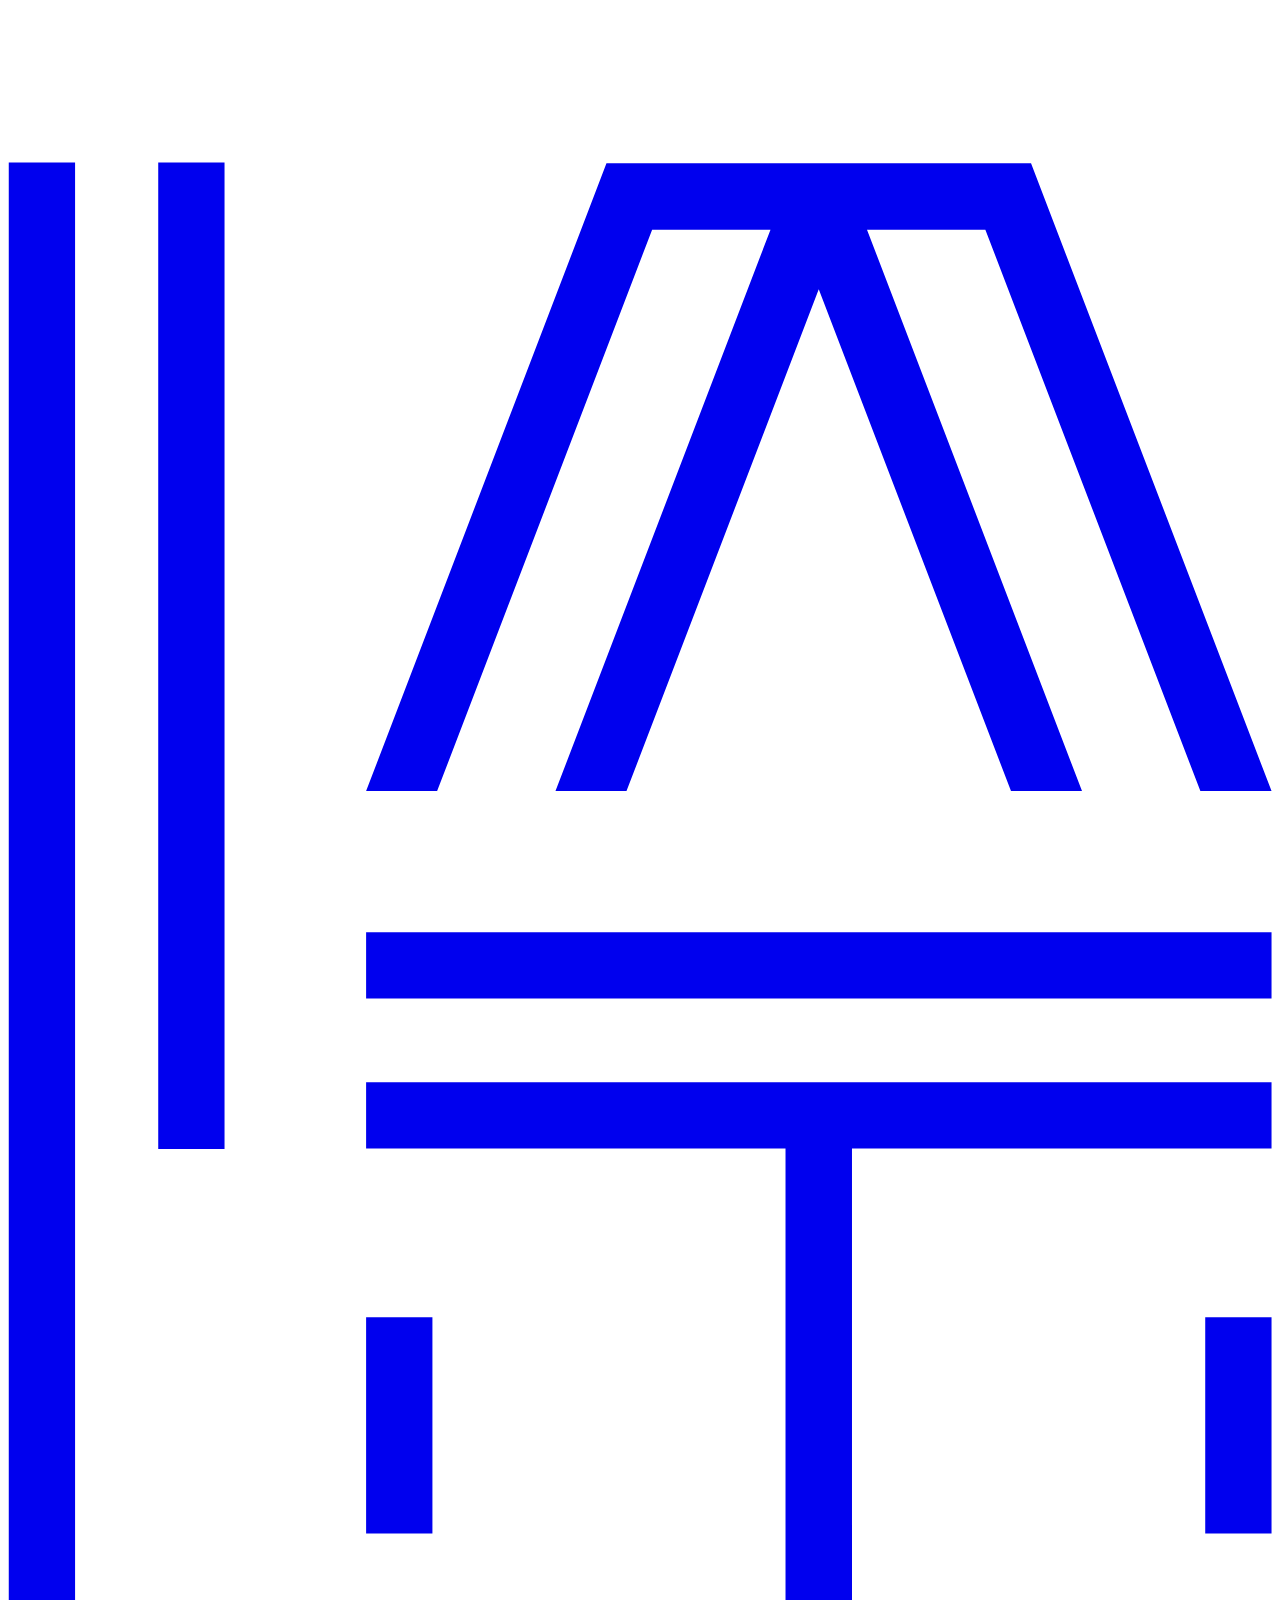
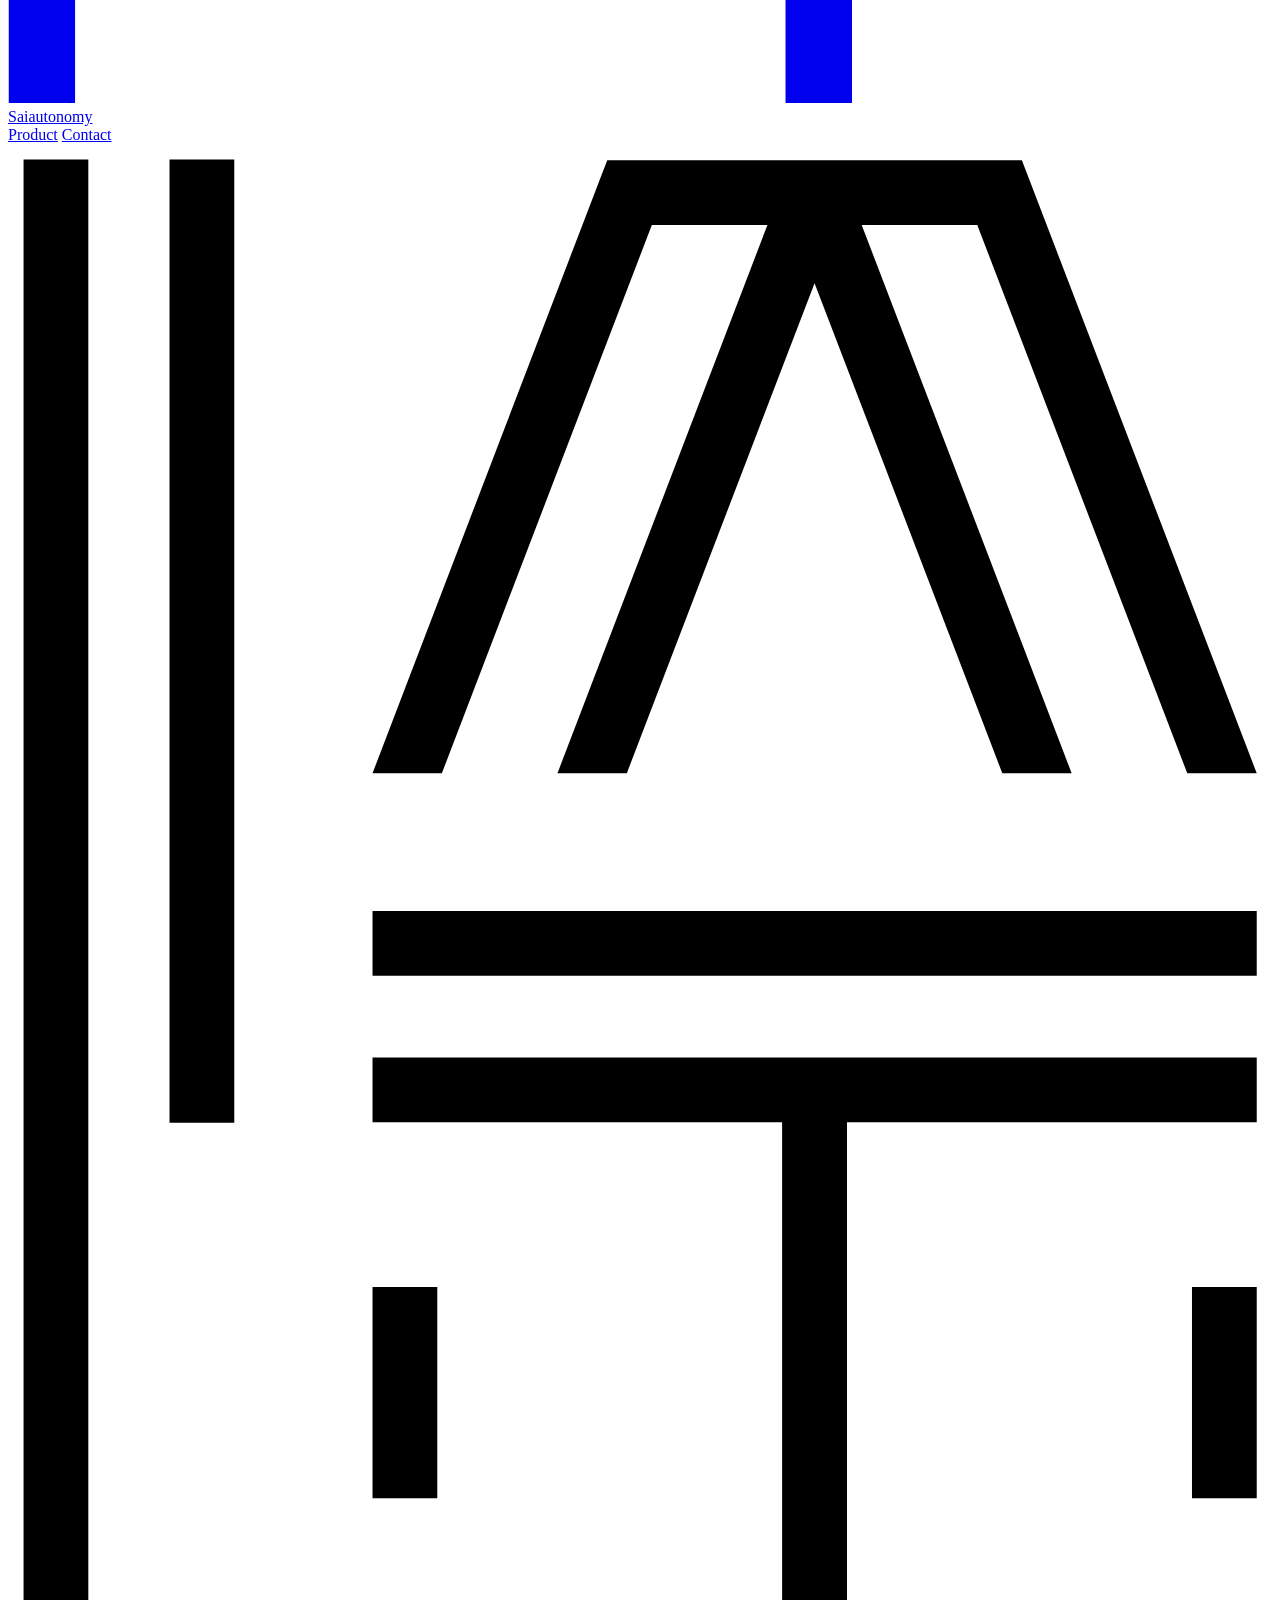
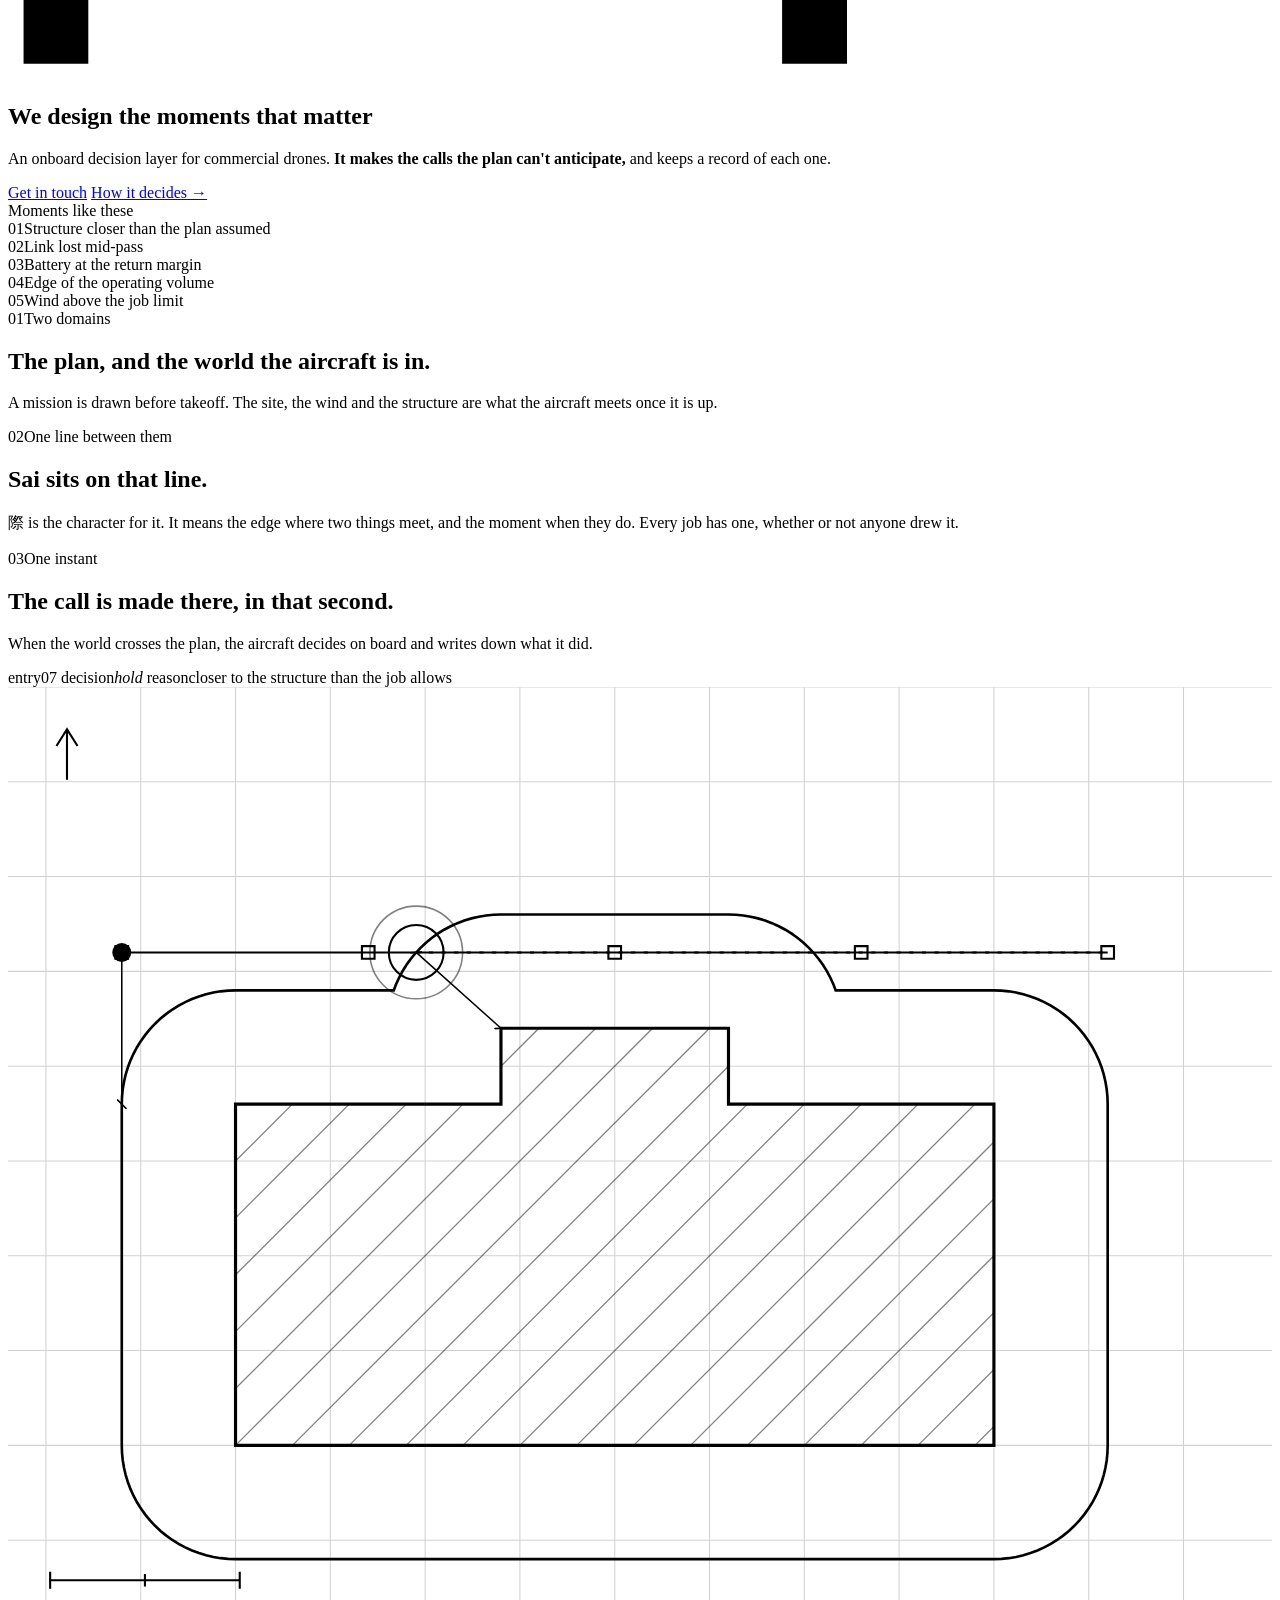
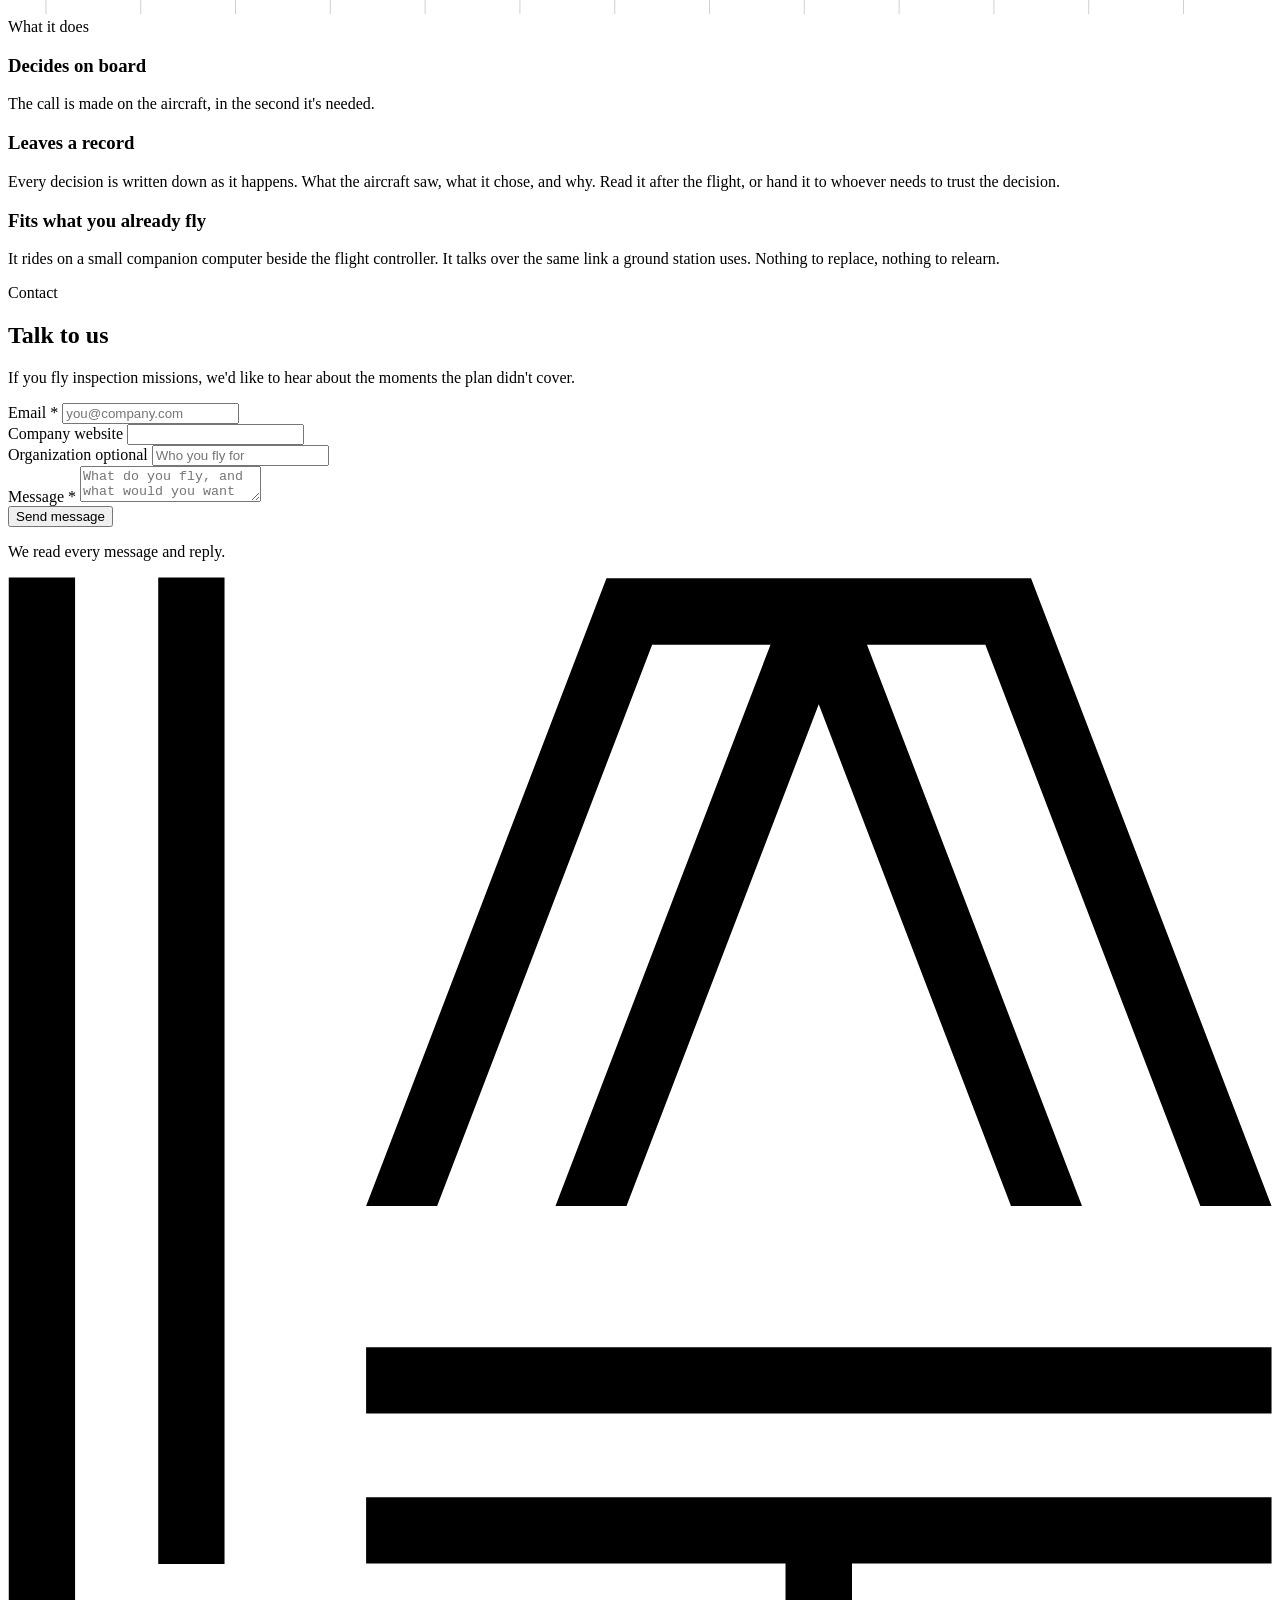
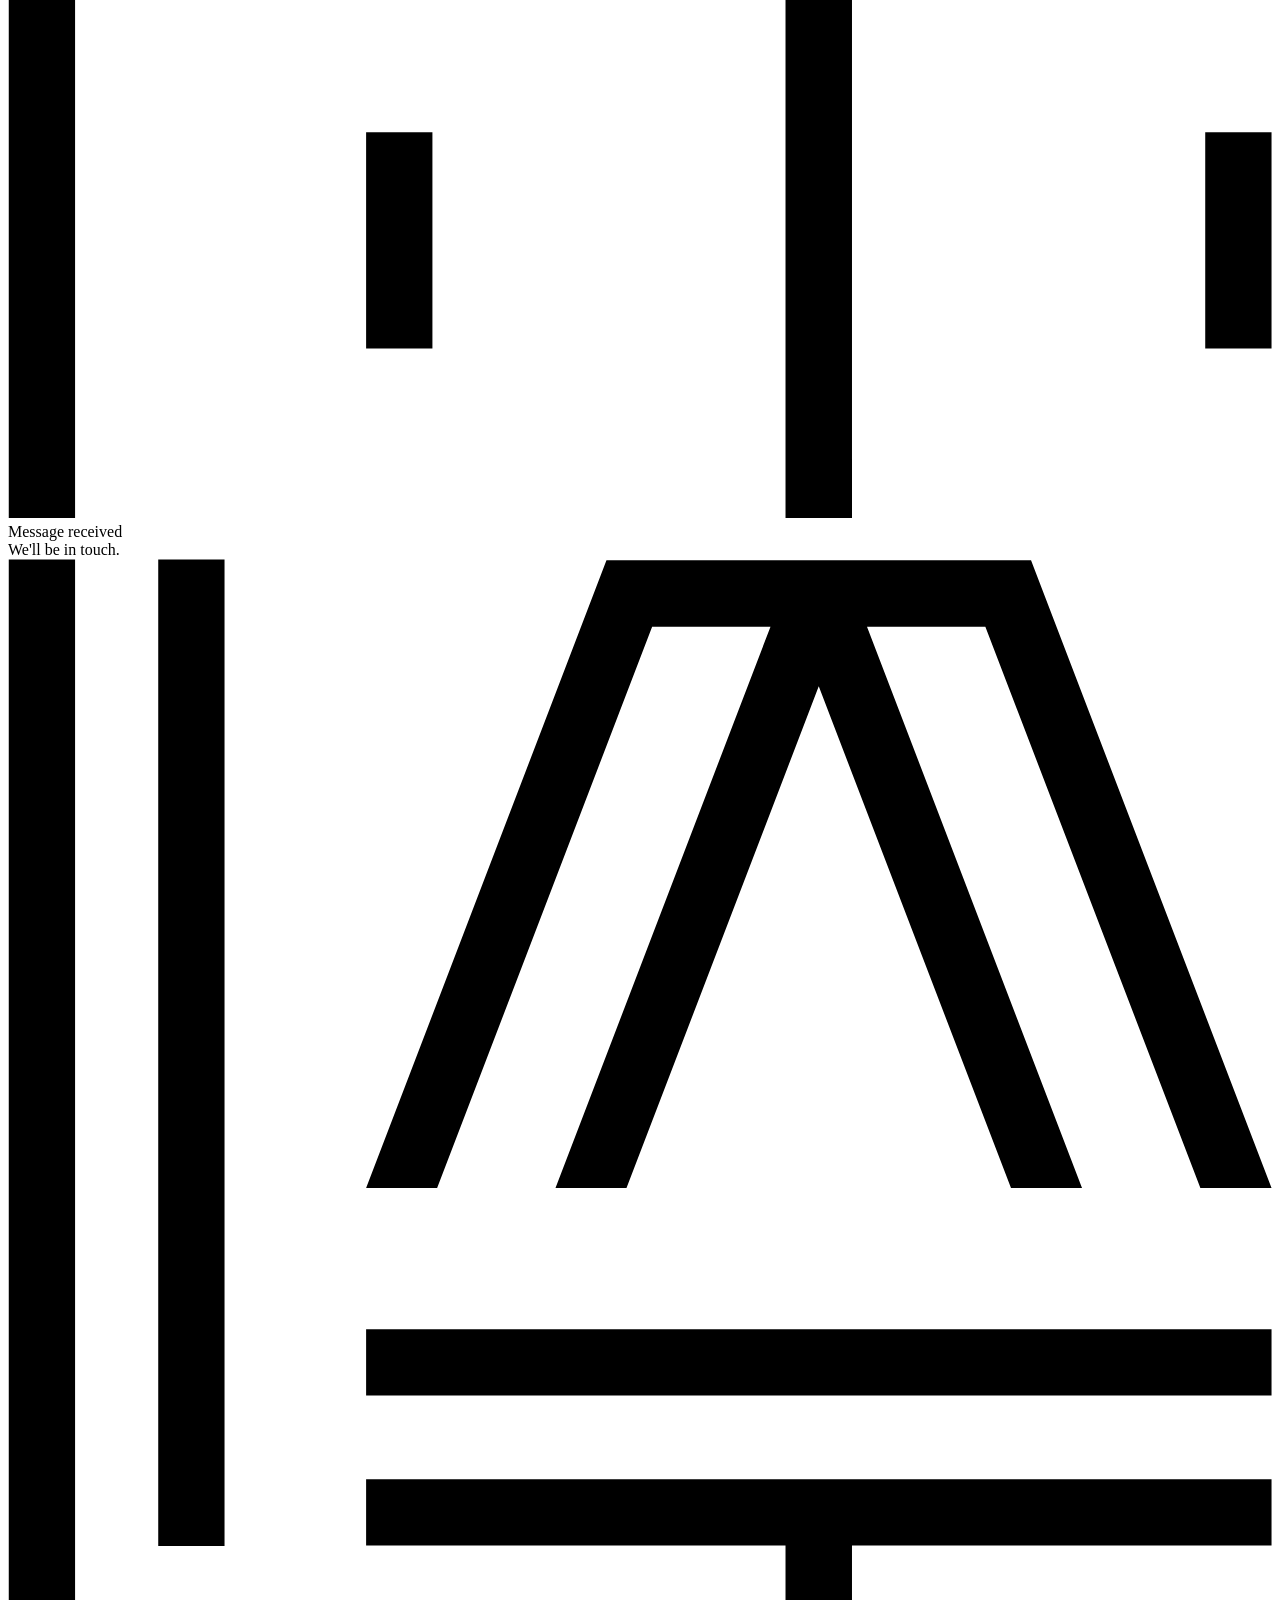
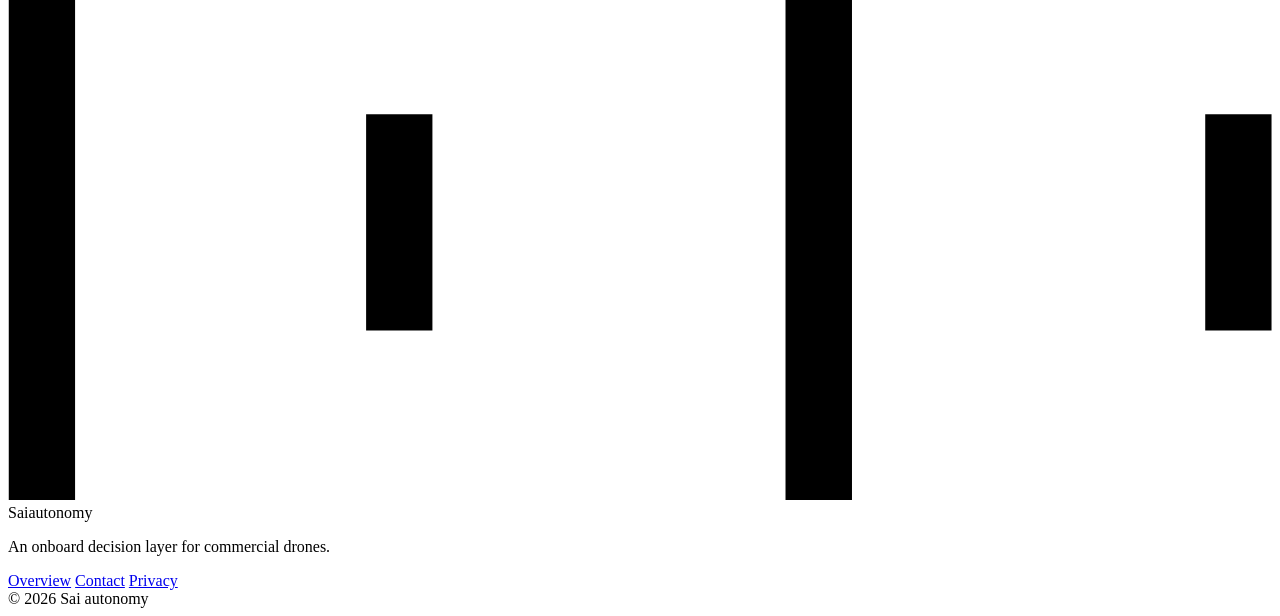
==== commit d3bfc812: "site: 際 line names the moment; ledger reorders slowly; caret stops after typing" ====
--- a/public/index.html
+++ b/public/index.html
@@ -97,7 +97,7 @@
           <div class="beat beat-2">
             <div class="eyebrow mono"><span>02</span><span>One line between them</span></div>
             <h2>Sai sits on that line.</h2>
-            <p>際 is the word for it. The edge where two things meet. Every job has one, whether or not anyone drew it.</p>
+            <p>際 is the character for it. It means the edge where two things meet, and the moment when they do. Every job has one, whether or not anyone drew it.</p>
           </div>
           <div class="beat beat-3">
             <div class="eyebrow mono"><span>03</span><span>One instant</span></div>
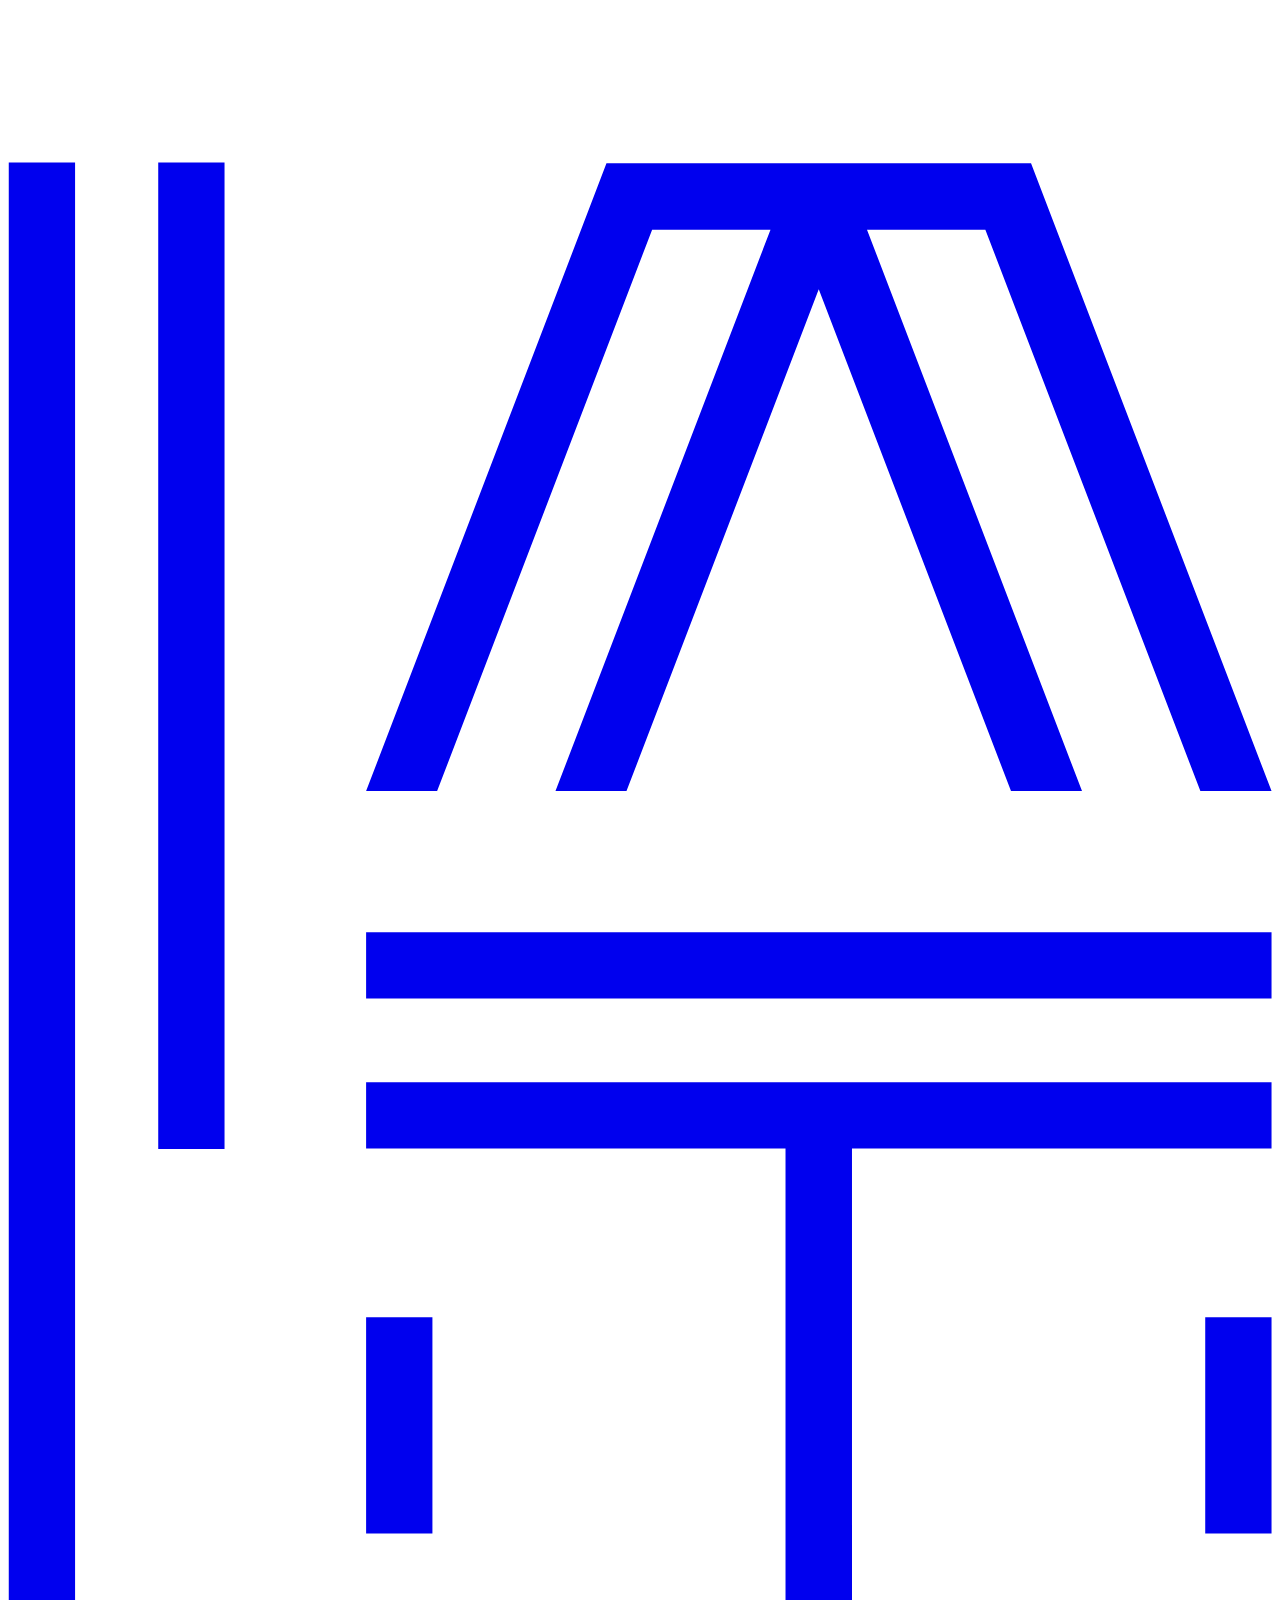
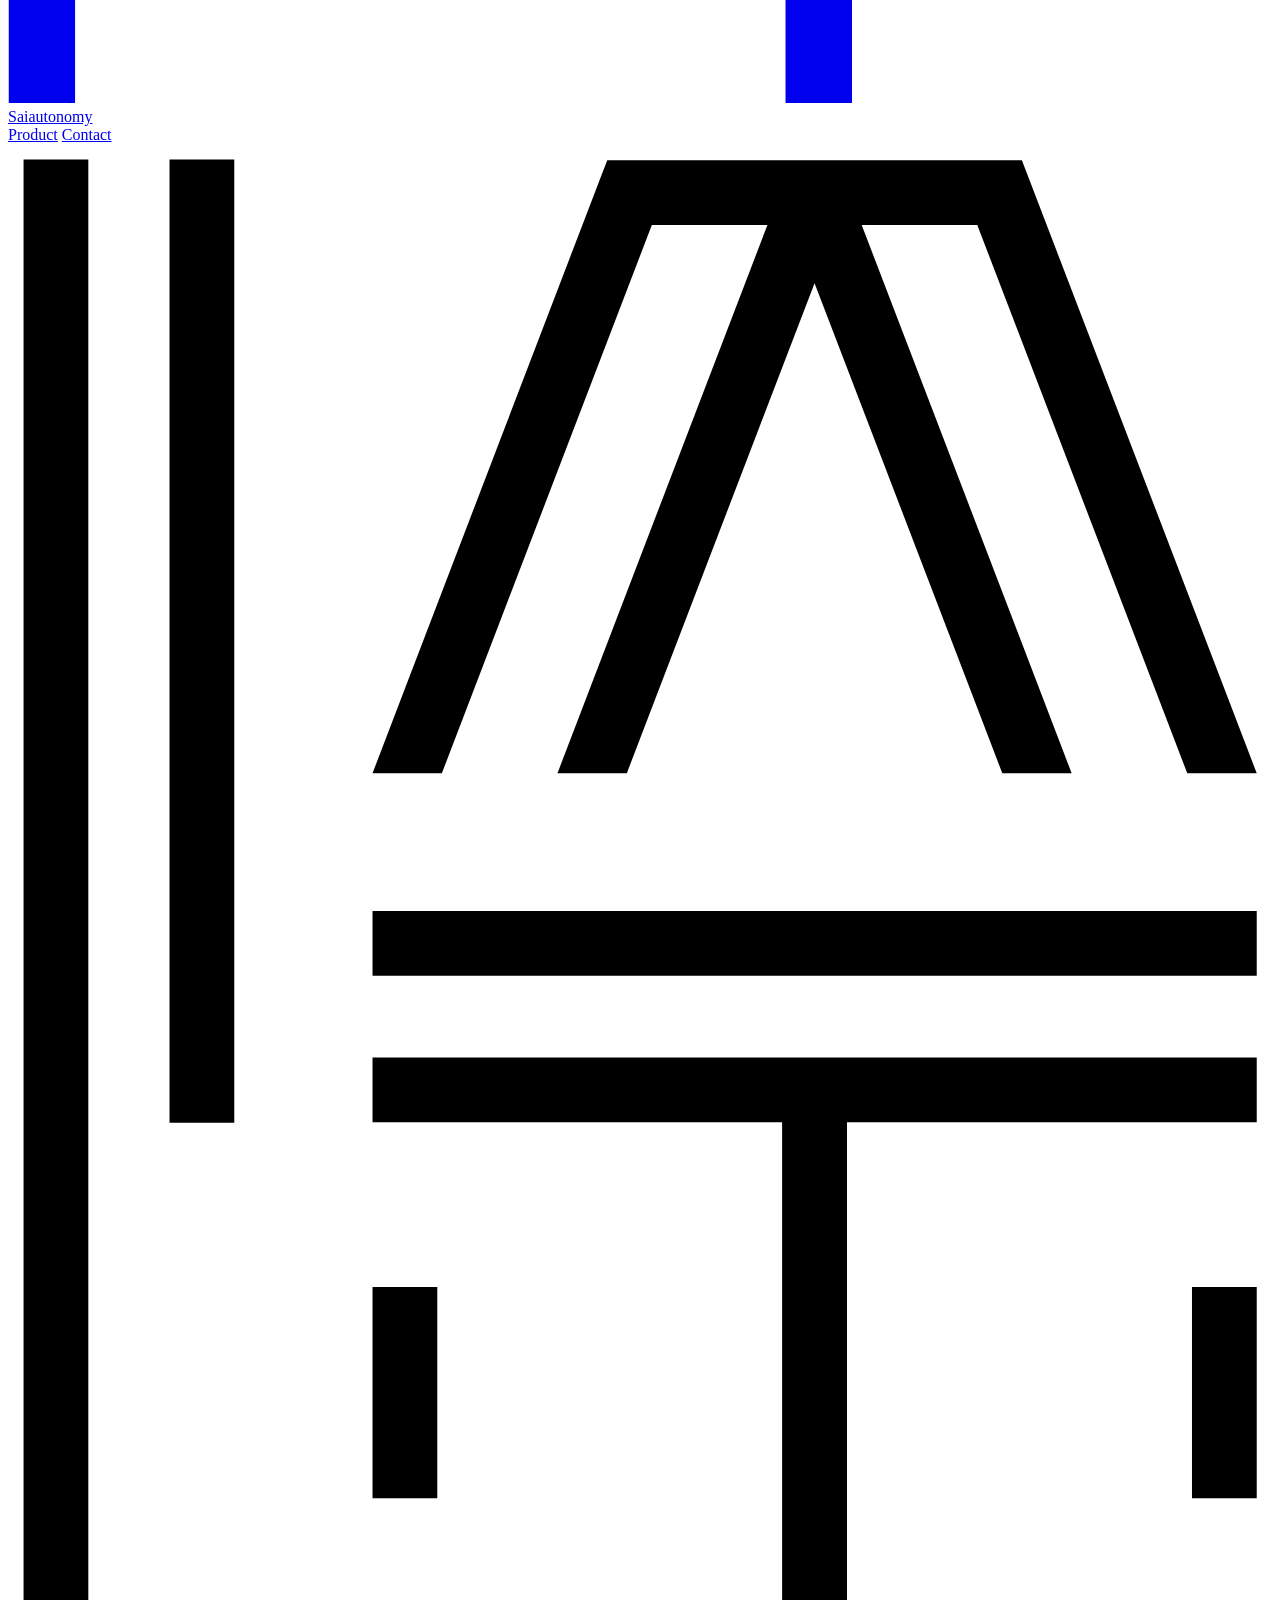
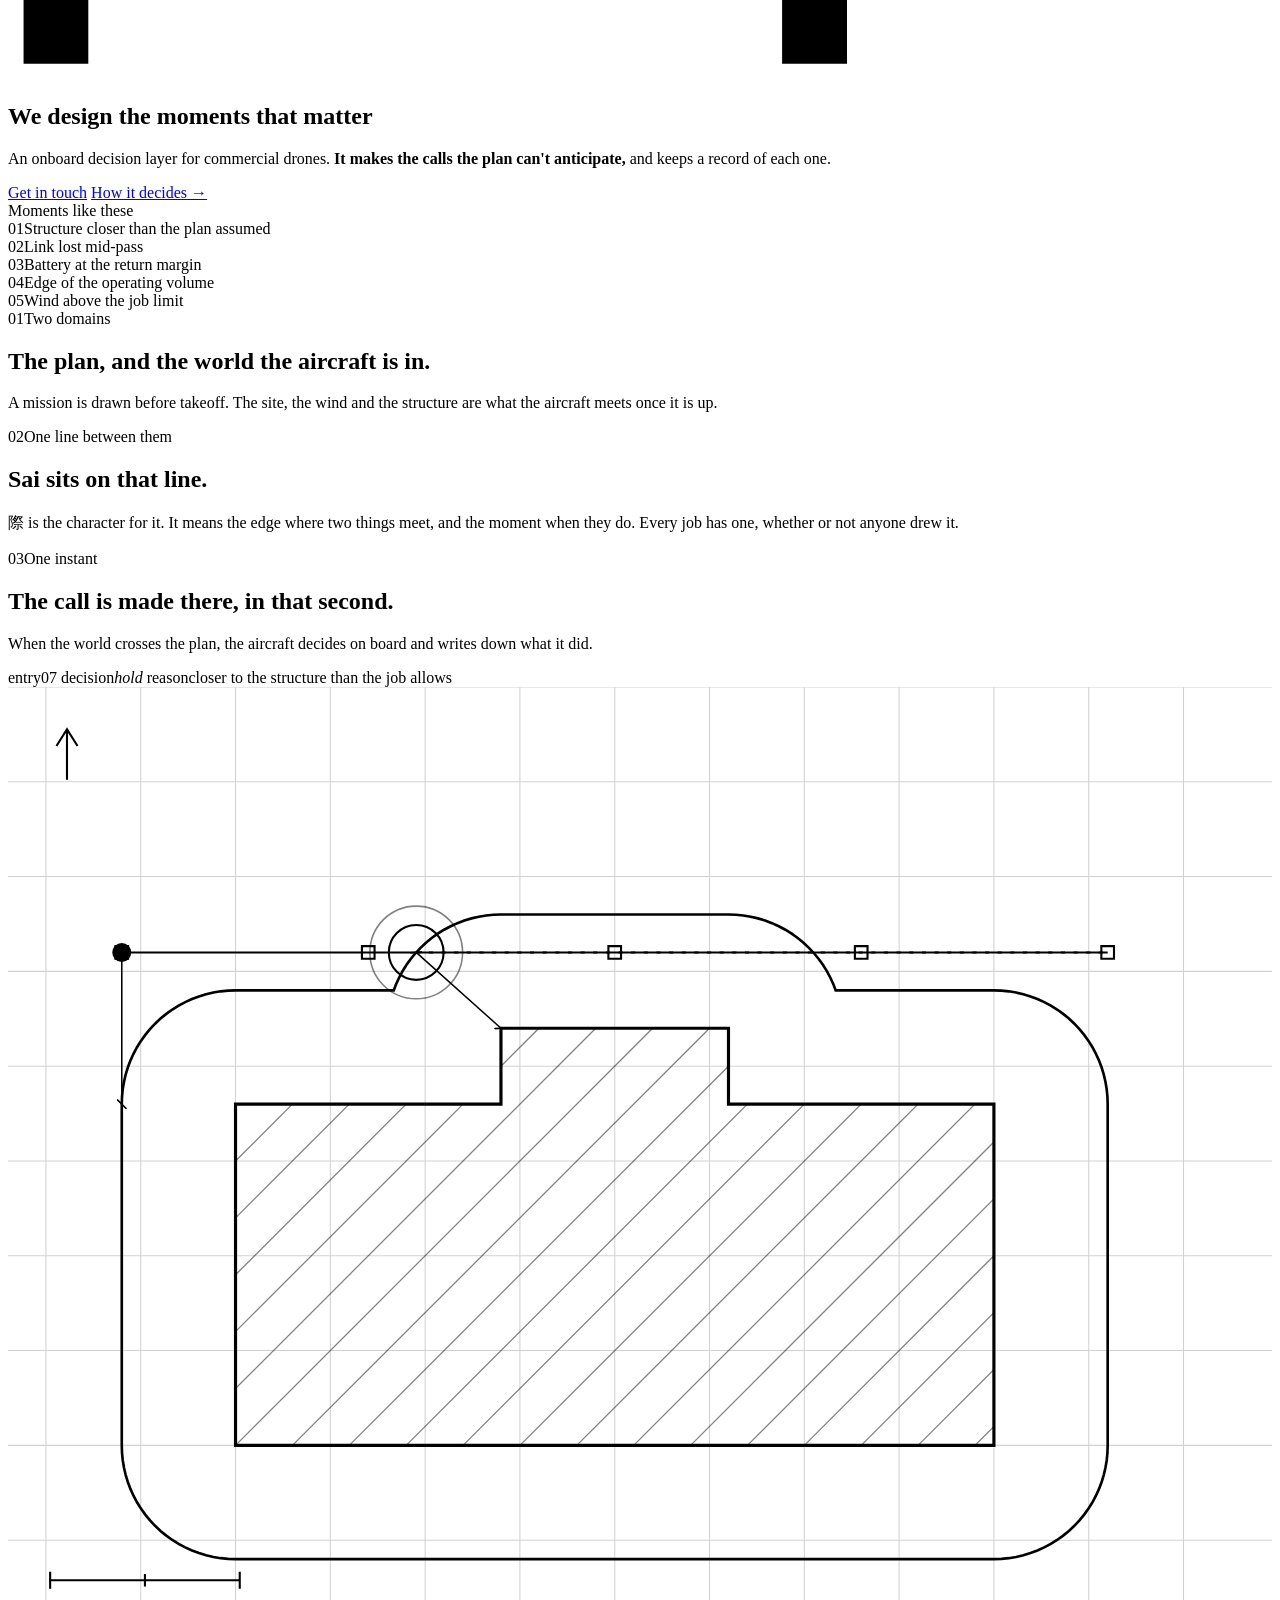
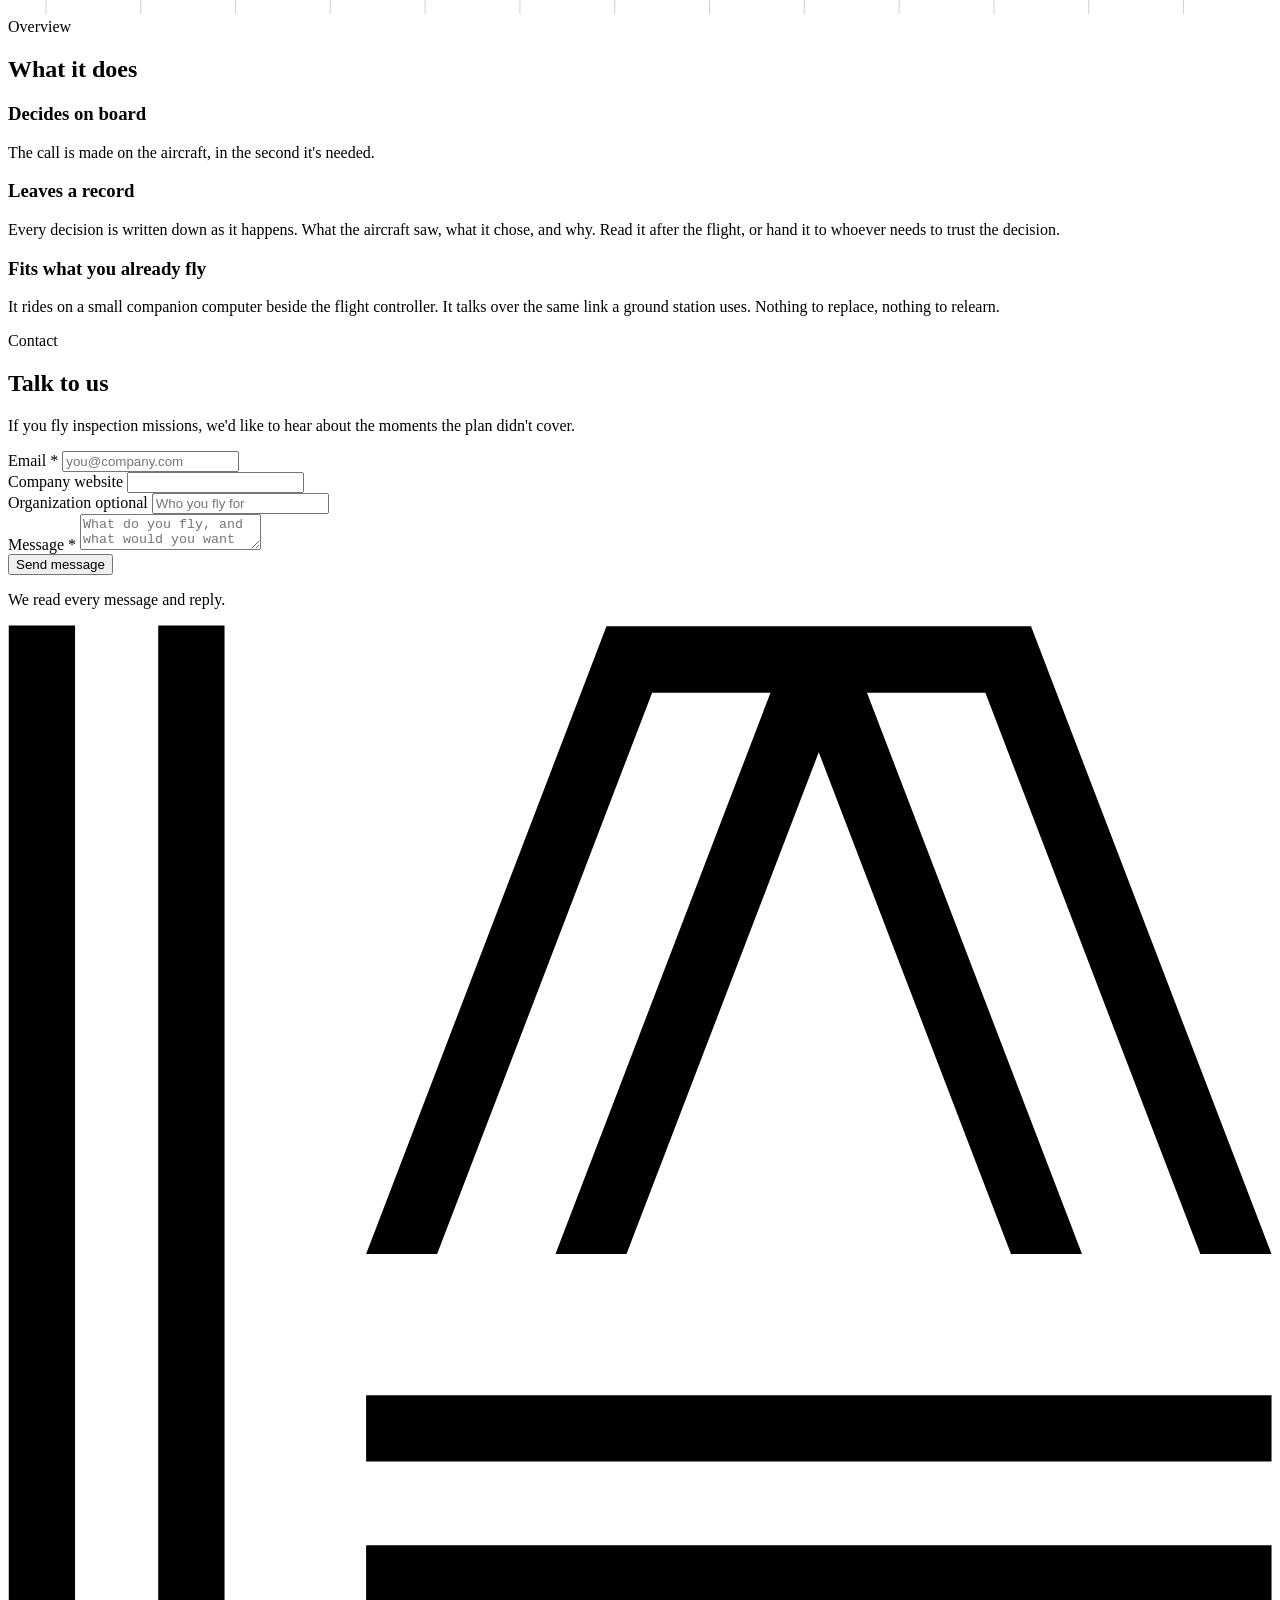
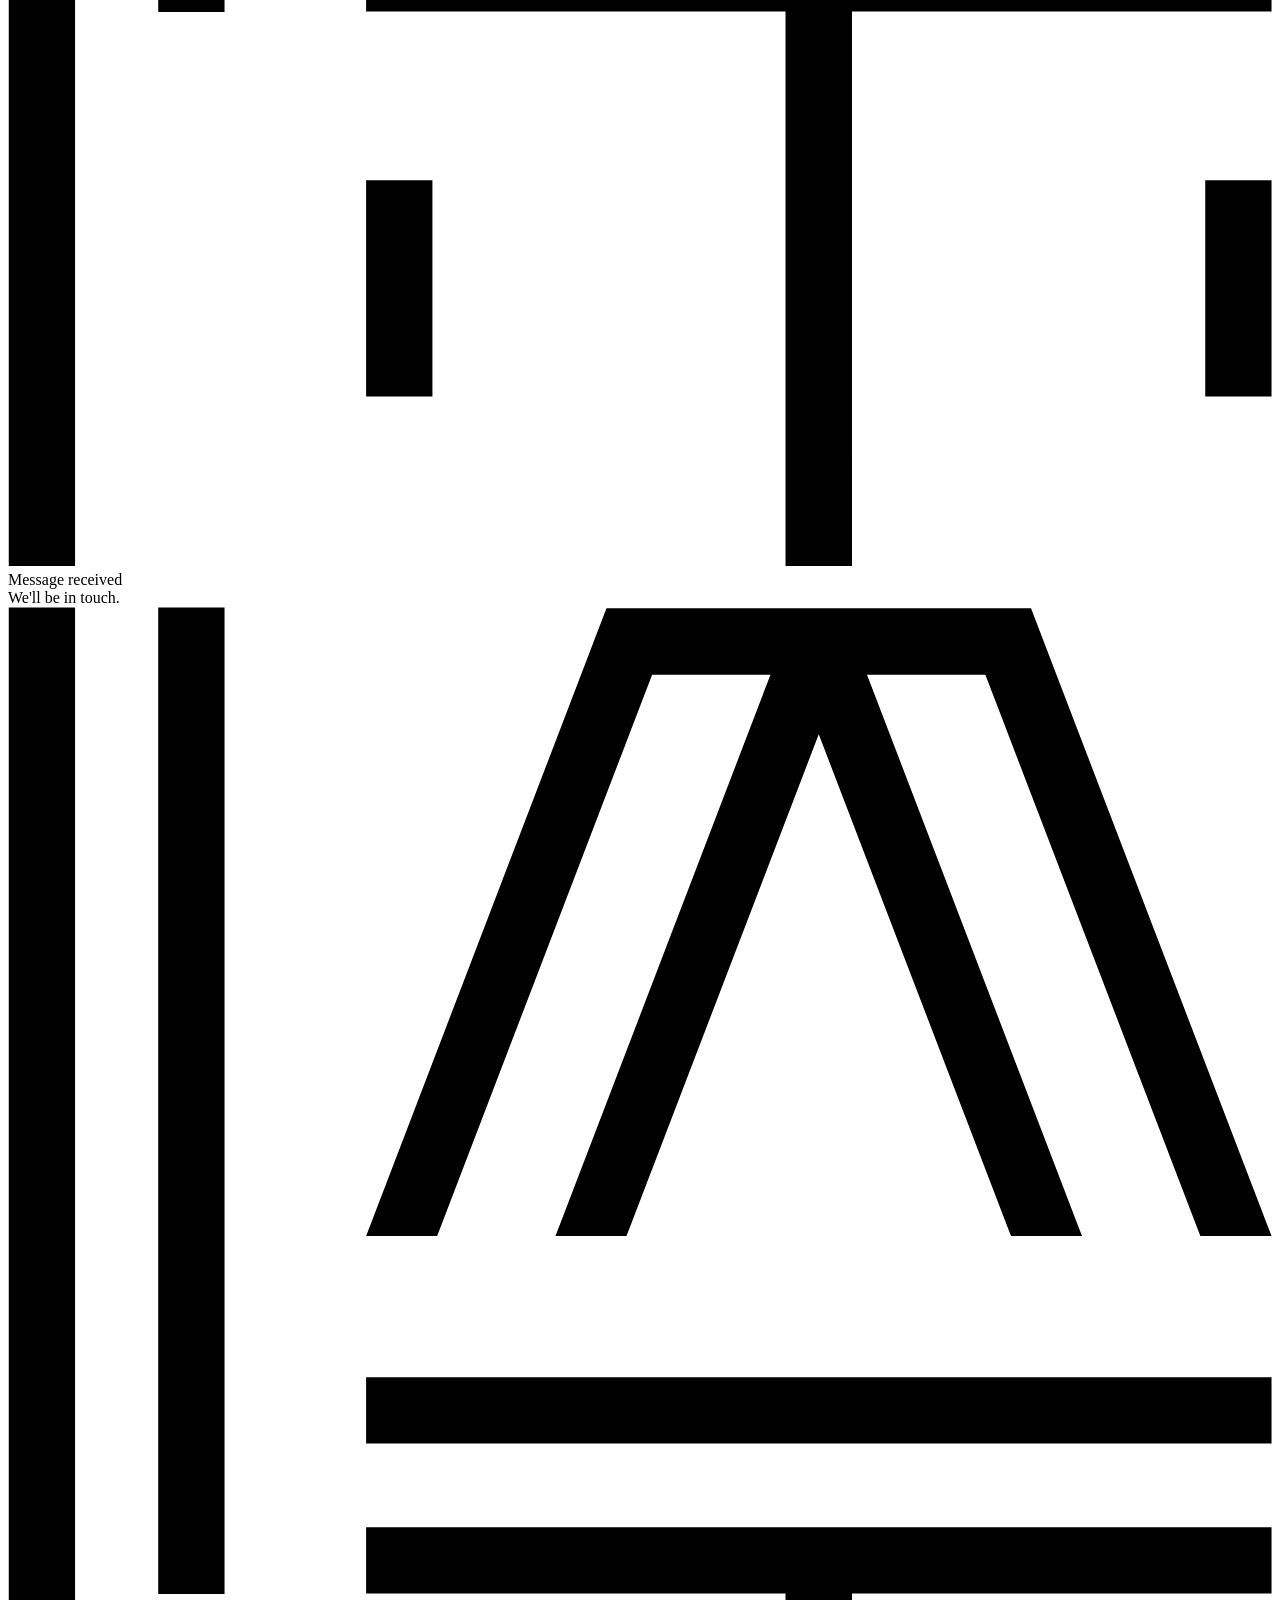
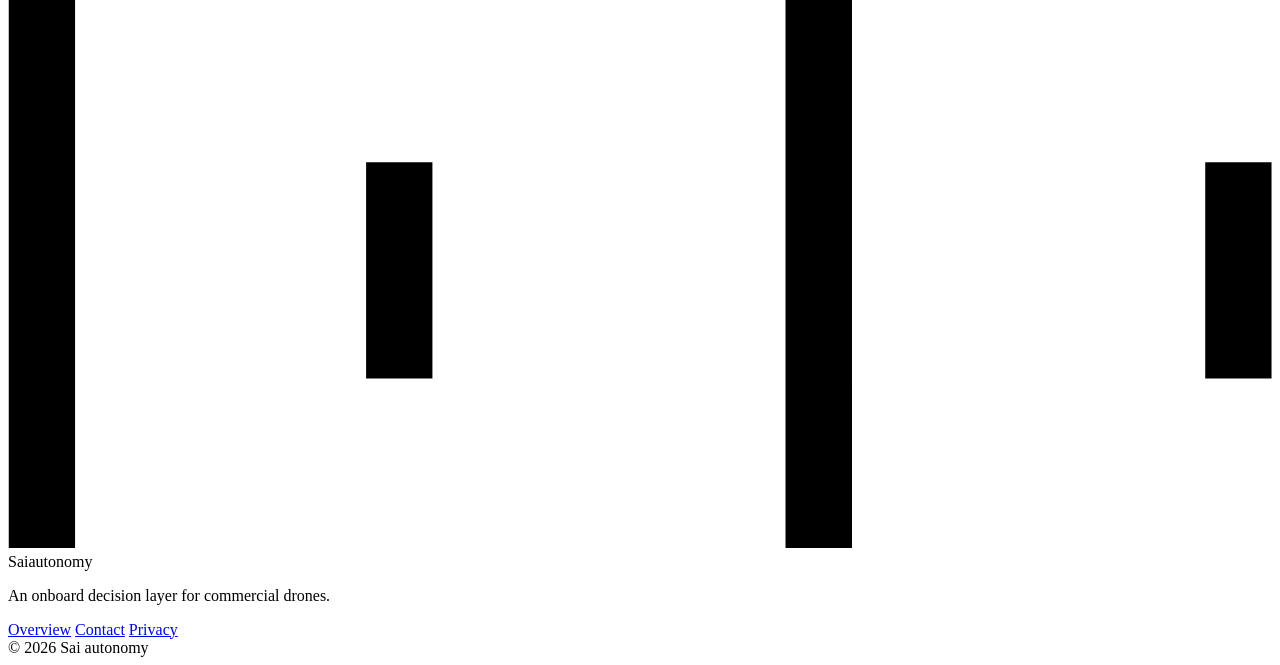
==== commit 17a6d550: "site: overview heading" ====
--- a/public/index.html
+++ b/public/index.html
@@ -141,7 +141,10 @@
     </section>
 
     <section class="what wrap" id="what">
-      <div class="mono">What it does</div>
+      <div class="head">
+        <div class="mono">Overview</div>
+        <h2>What it does</h2>
+      </div>
       <div class="grid">
         <div class="item">
           <h3>Decides on board</h3>
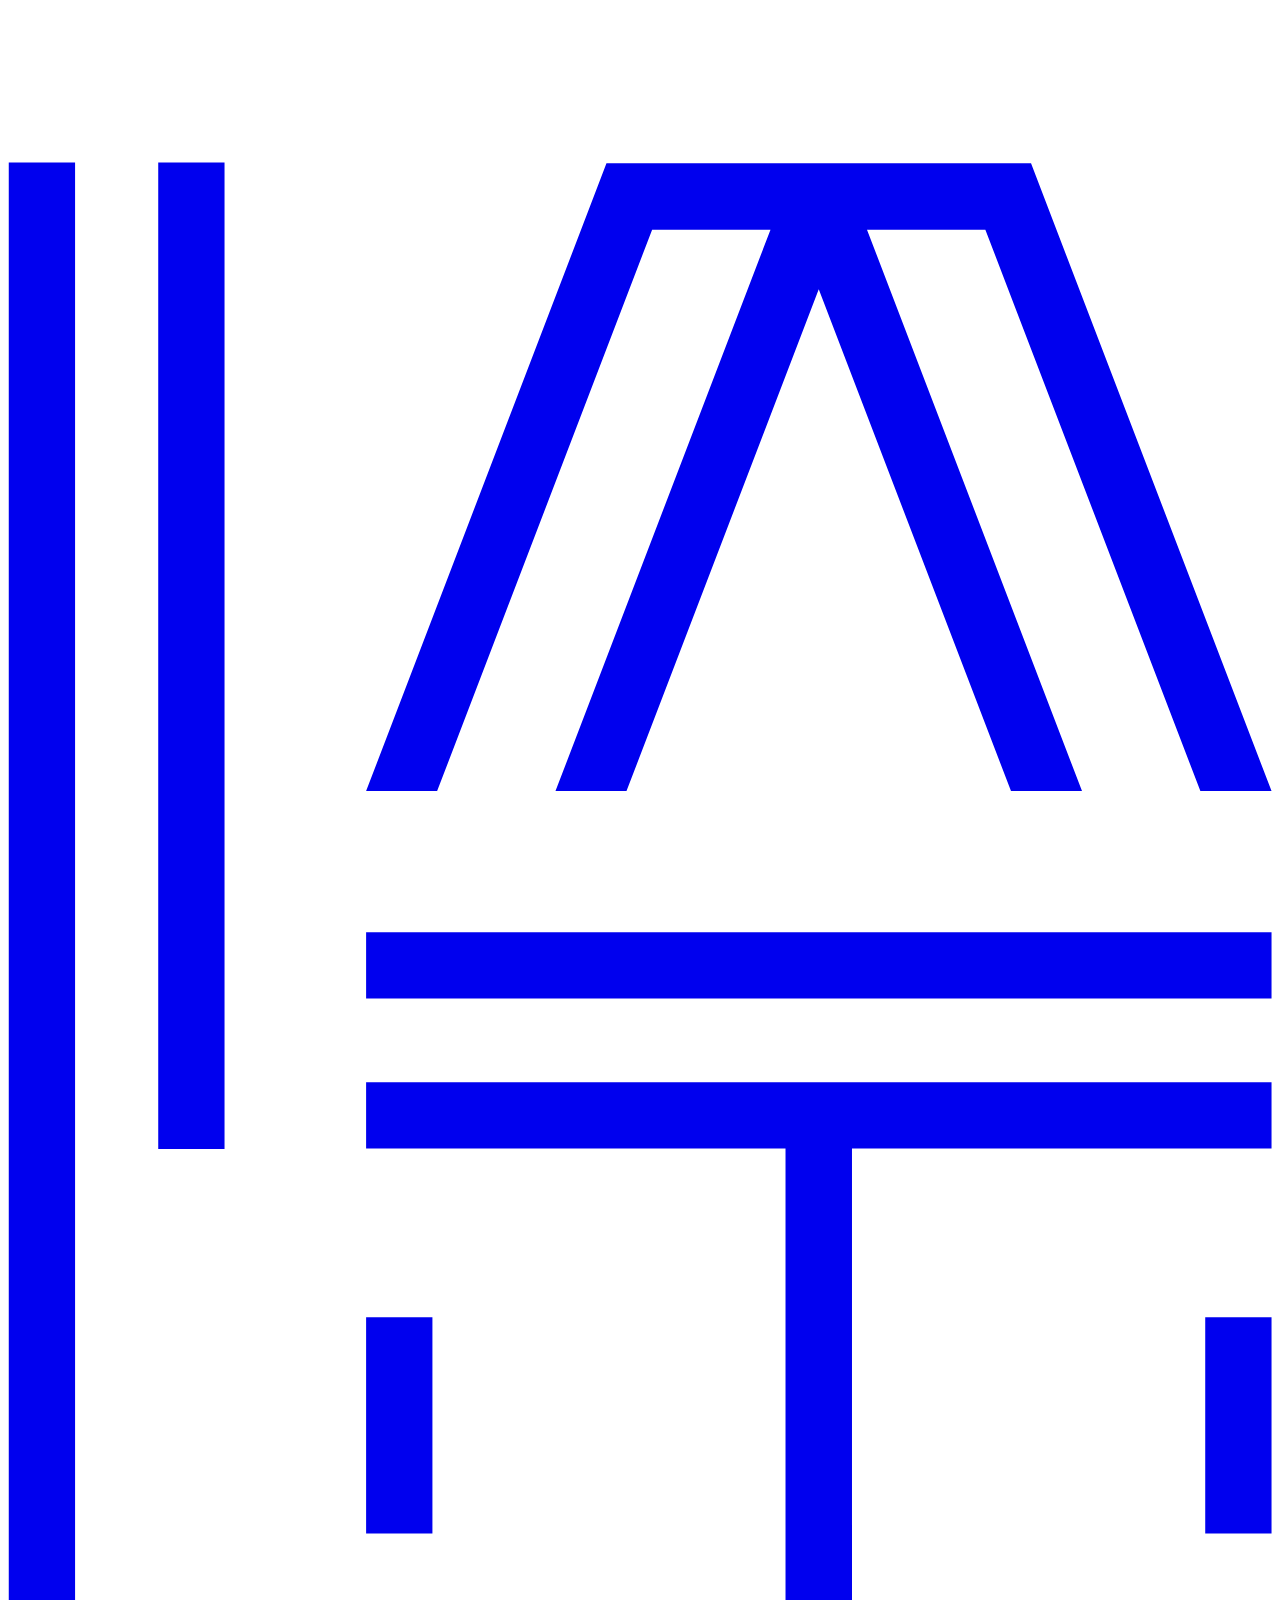
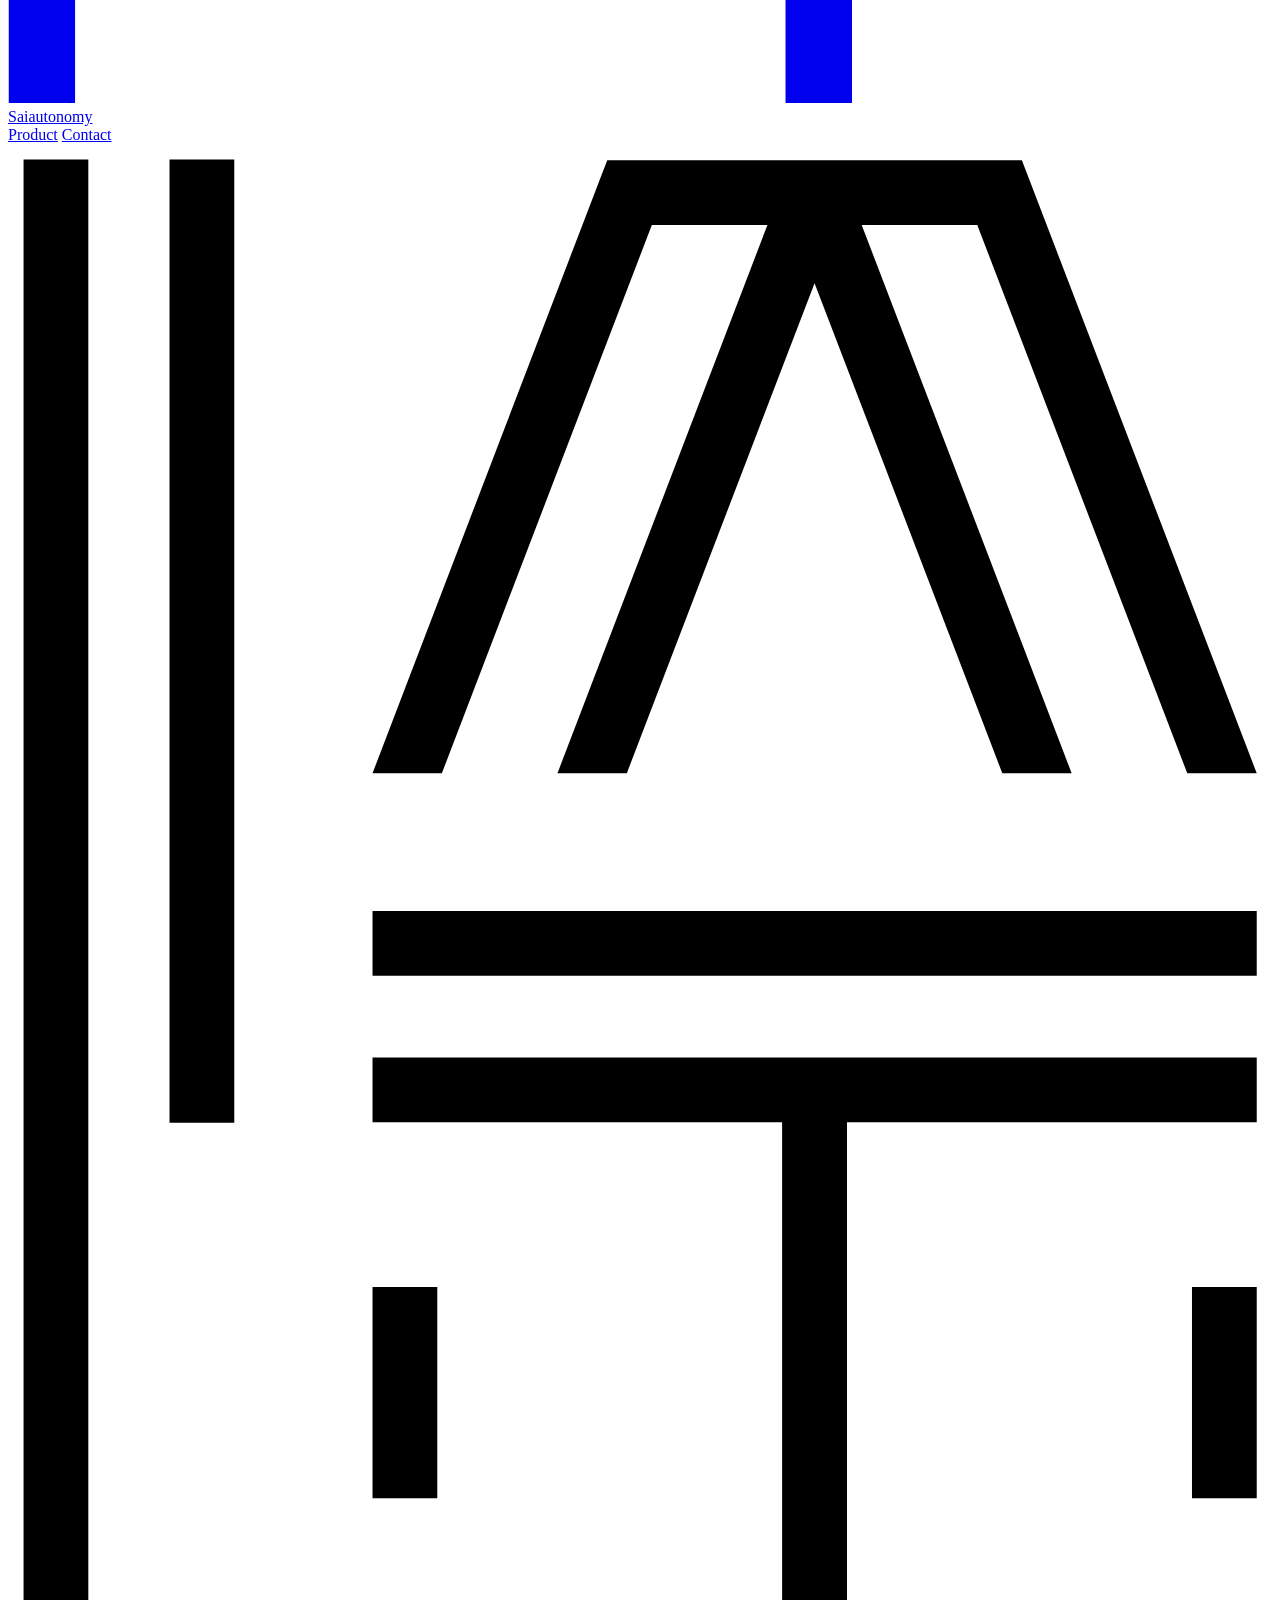
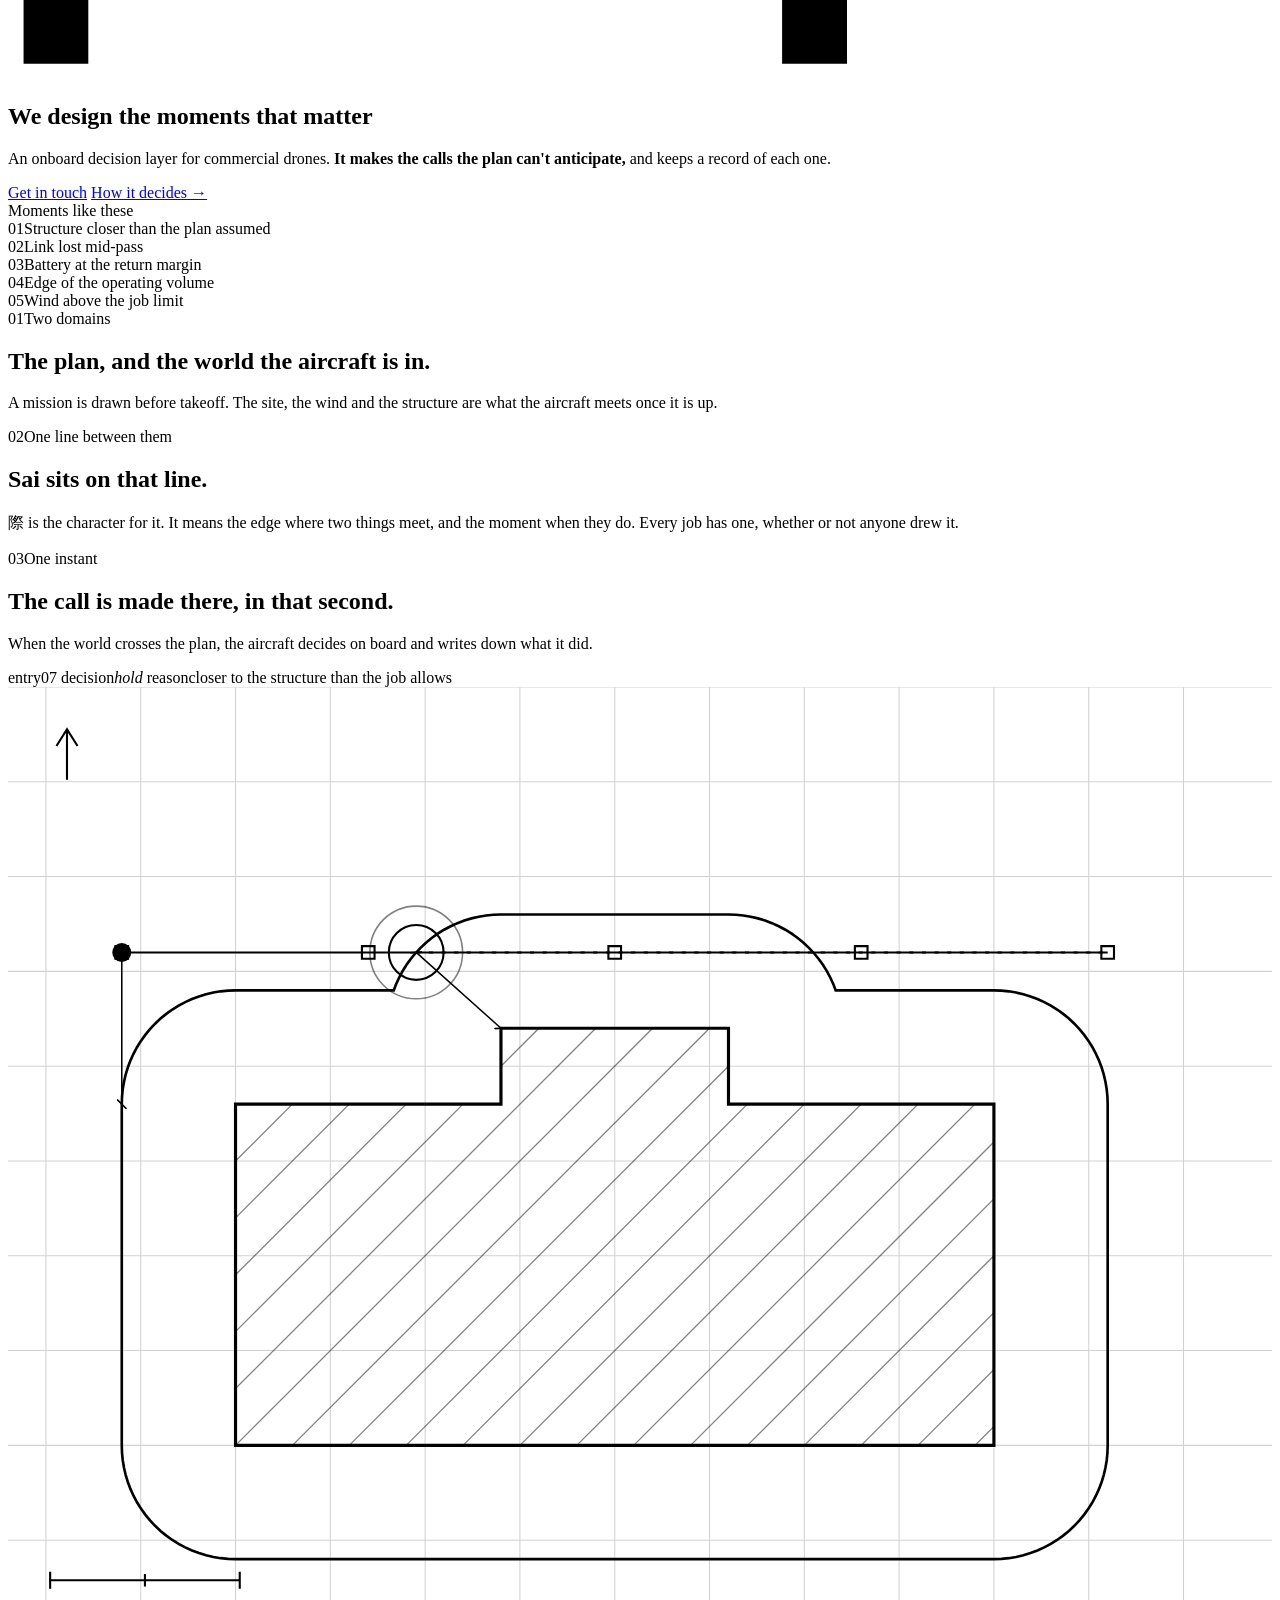
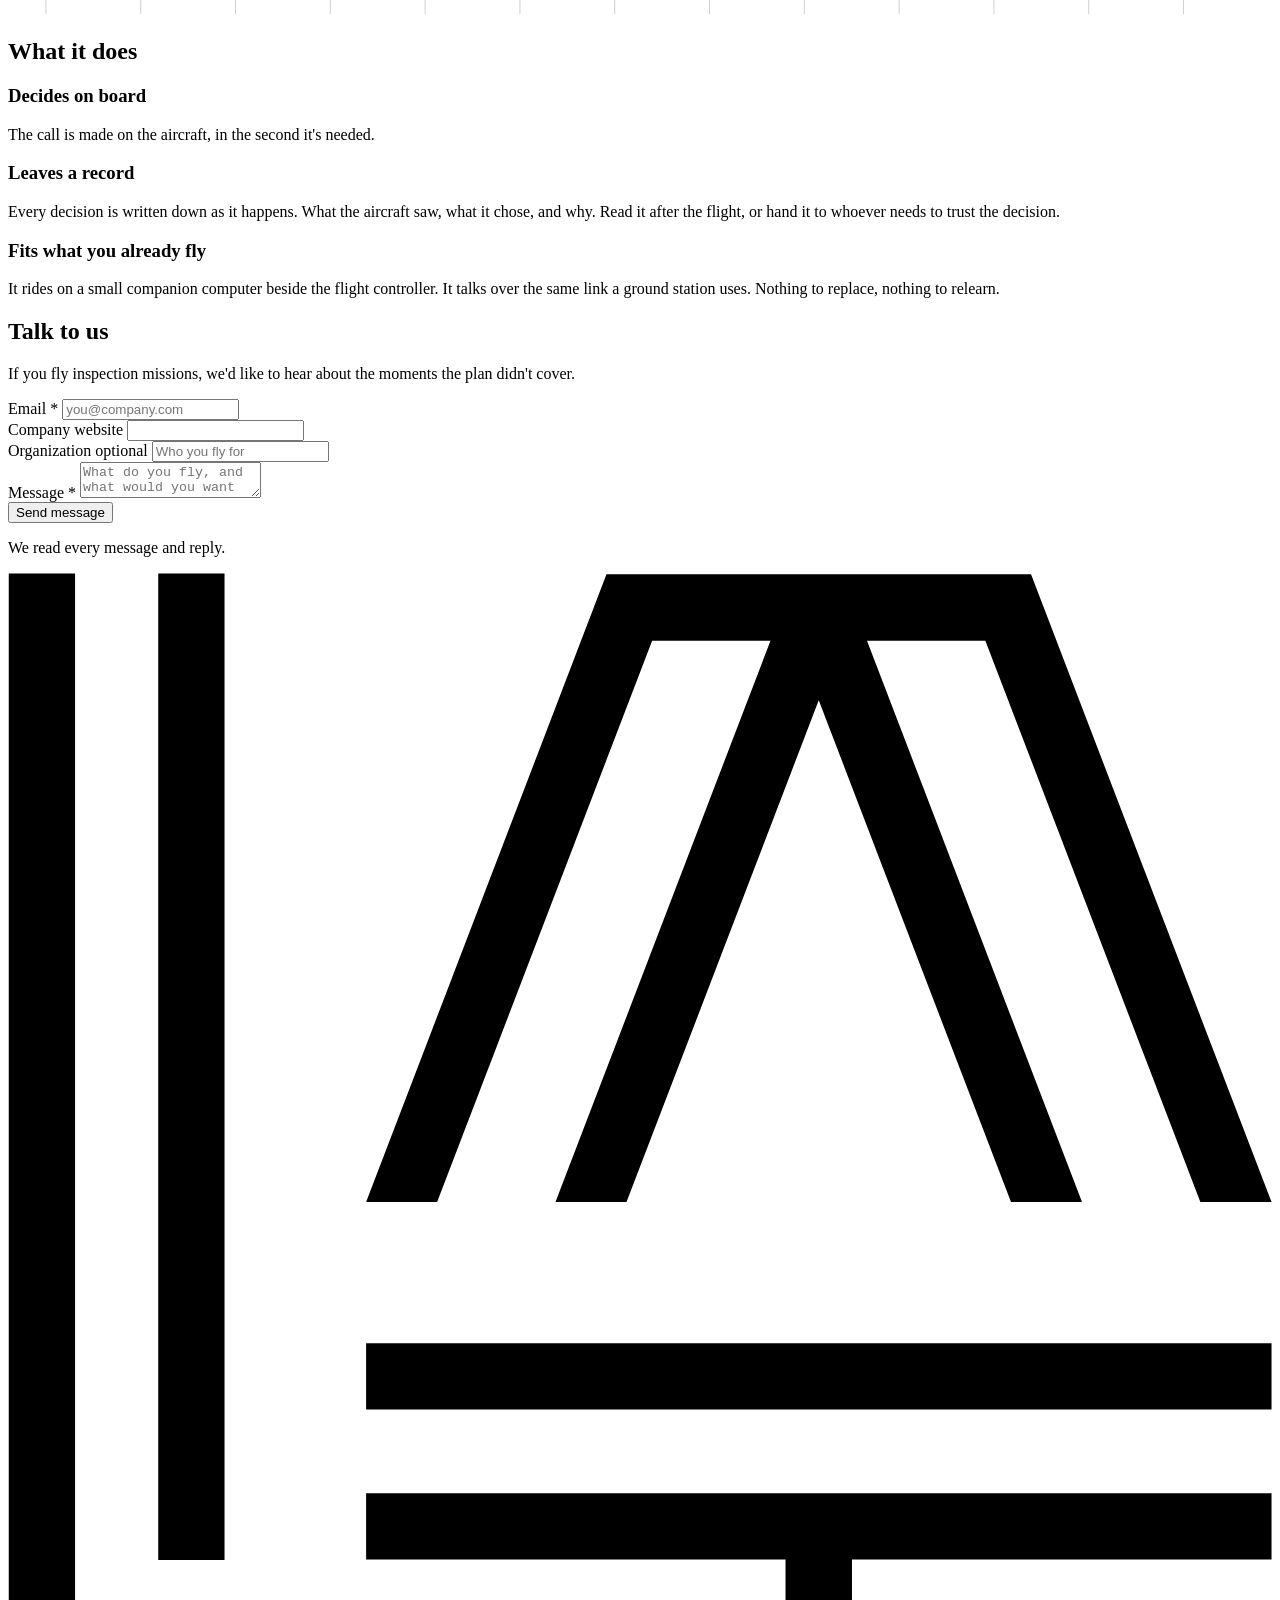
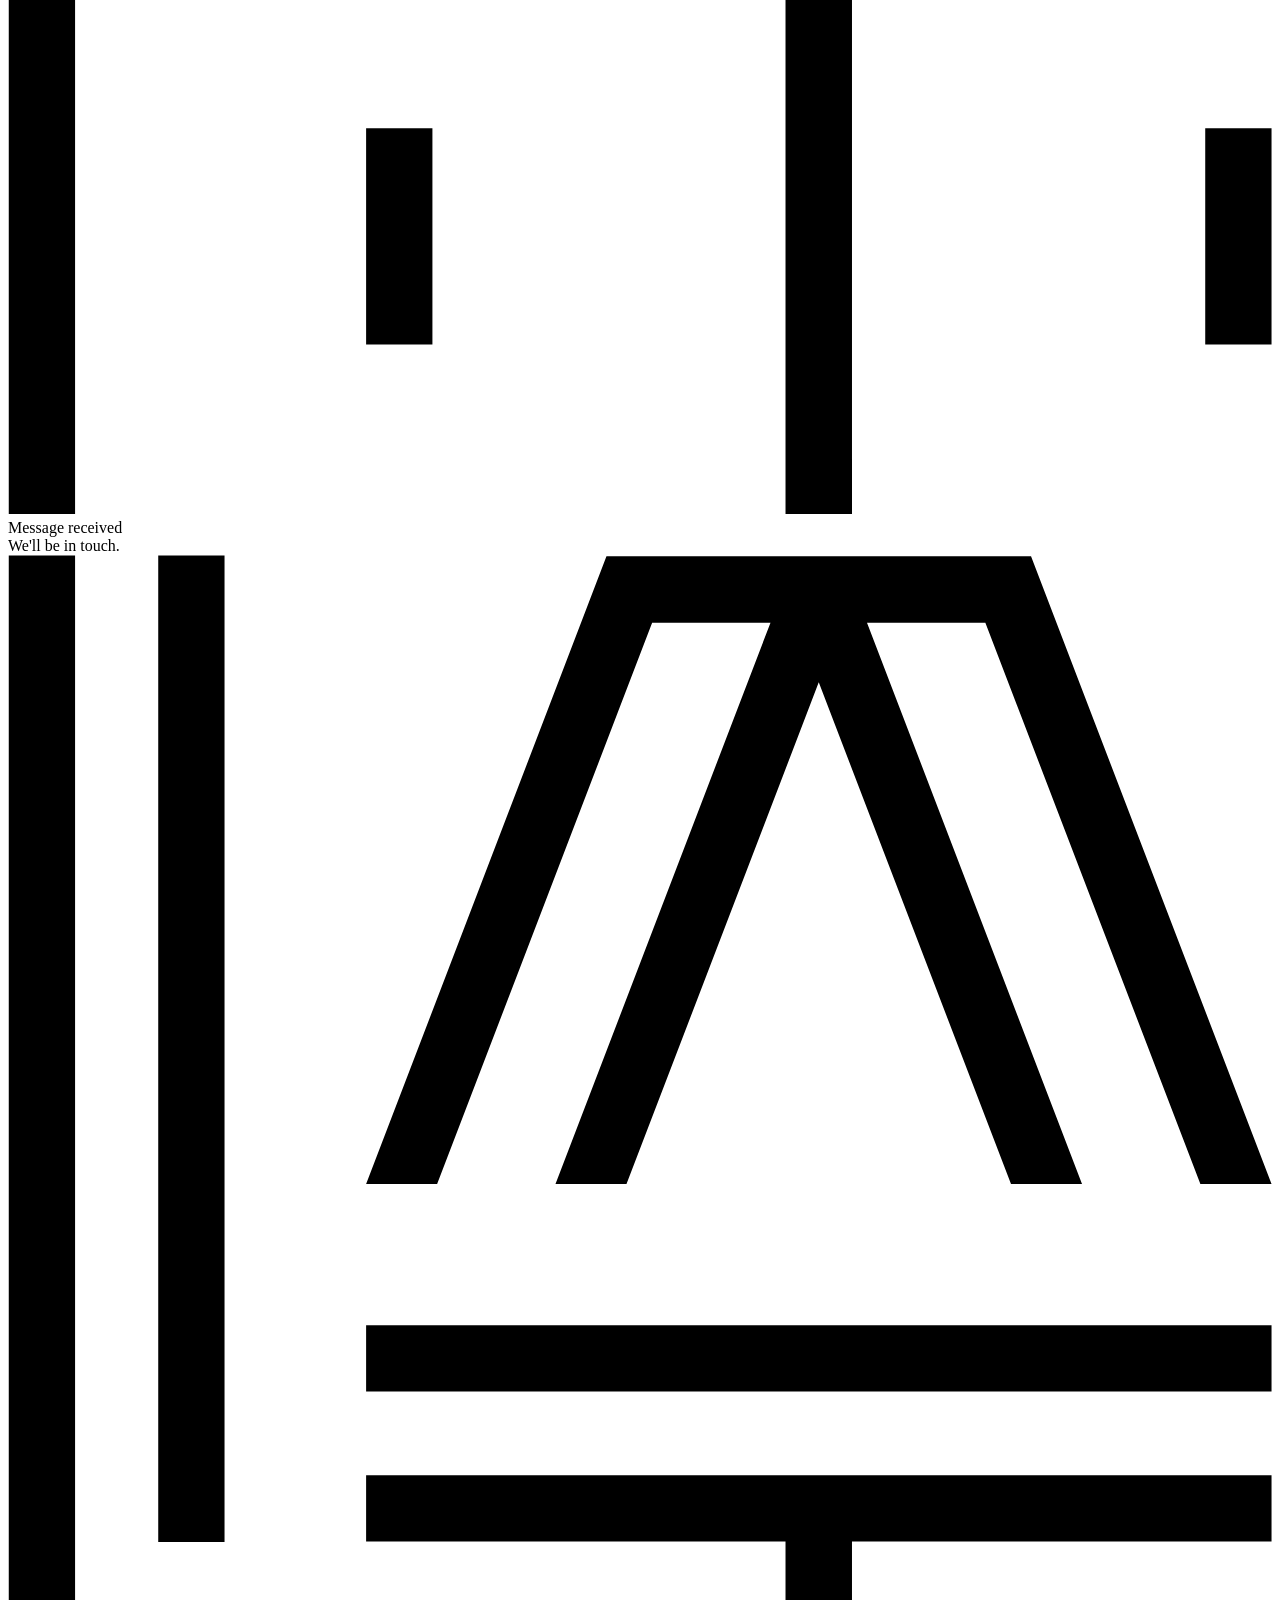
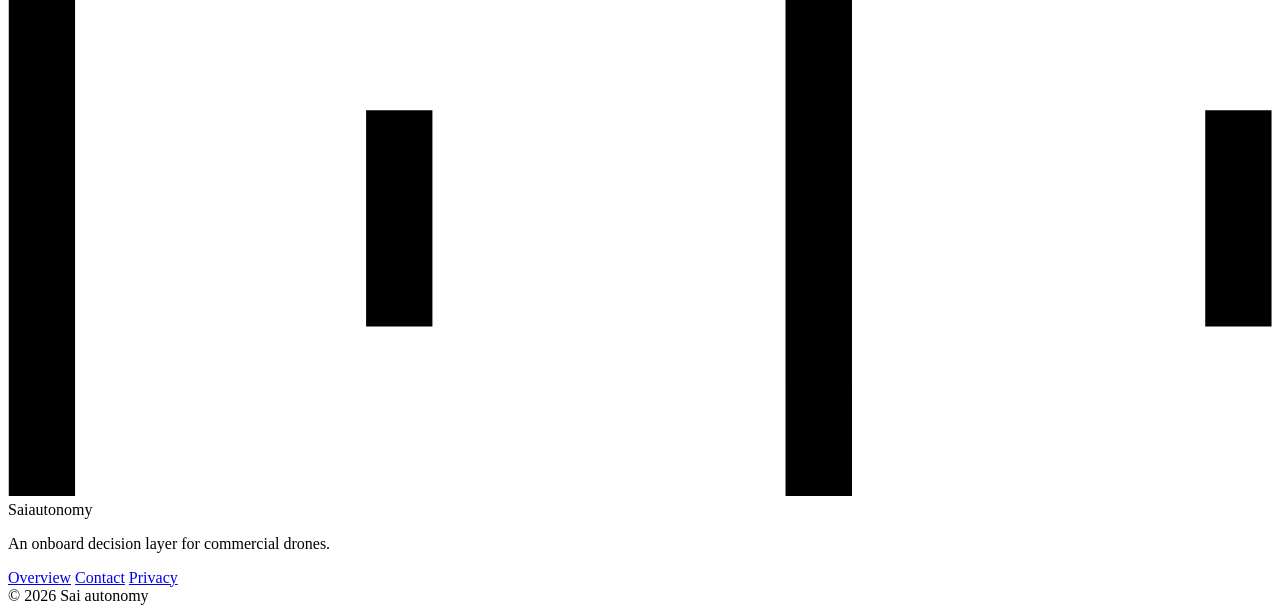
==== commit 947182cb: "site: drop section labels; contact line breaks at the comma" ====
--- a/public/index.html
+++ b/public/index.html
@@ -142,7 +142,6 @@
 
     <section class="what wrap" id="what">
       <div class="head">
-        <div class="mono">Overview</div>
         <h2>What it does</h2>
       </div>
       <div class="grid">
@@ -162,10 +161,10 @@
     </section>
 
     <section class="contact wrap" id="contact">
+      <div class="inner">
       <div class="head">
-        <div class="mono">Contact</div>
         <h2>Talk to us</h2>
-        <p class="sub">If you fly inspection missions, we'd like to hear about the moments the plan didn't cover.</p>
+        <p class="sub"><span>If you fly inspection missions,</span> <span>we'd like to hear about the moments the plan didn't cover.</span></p>
       </div>
       <div class="form-wrap">
         <form id="contactForm" action="/api/early-access" method="POST" novalidate>
@@ -196,6 +195,7 @@
           <div class="sub">We'll be in touch.</div>
         </div>
       </div>
+      </div>
     </section>
   </main>
 
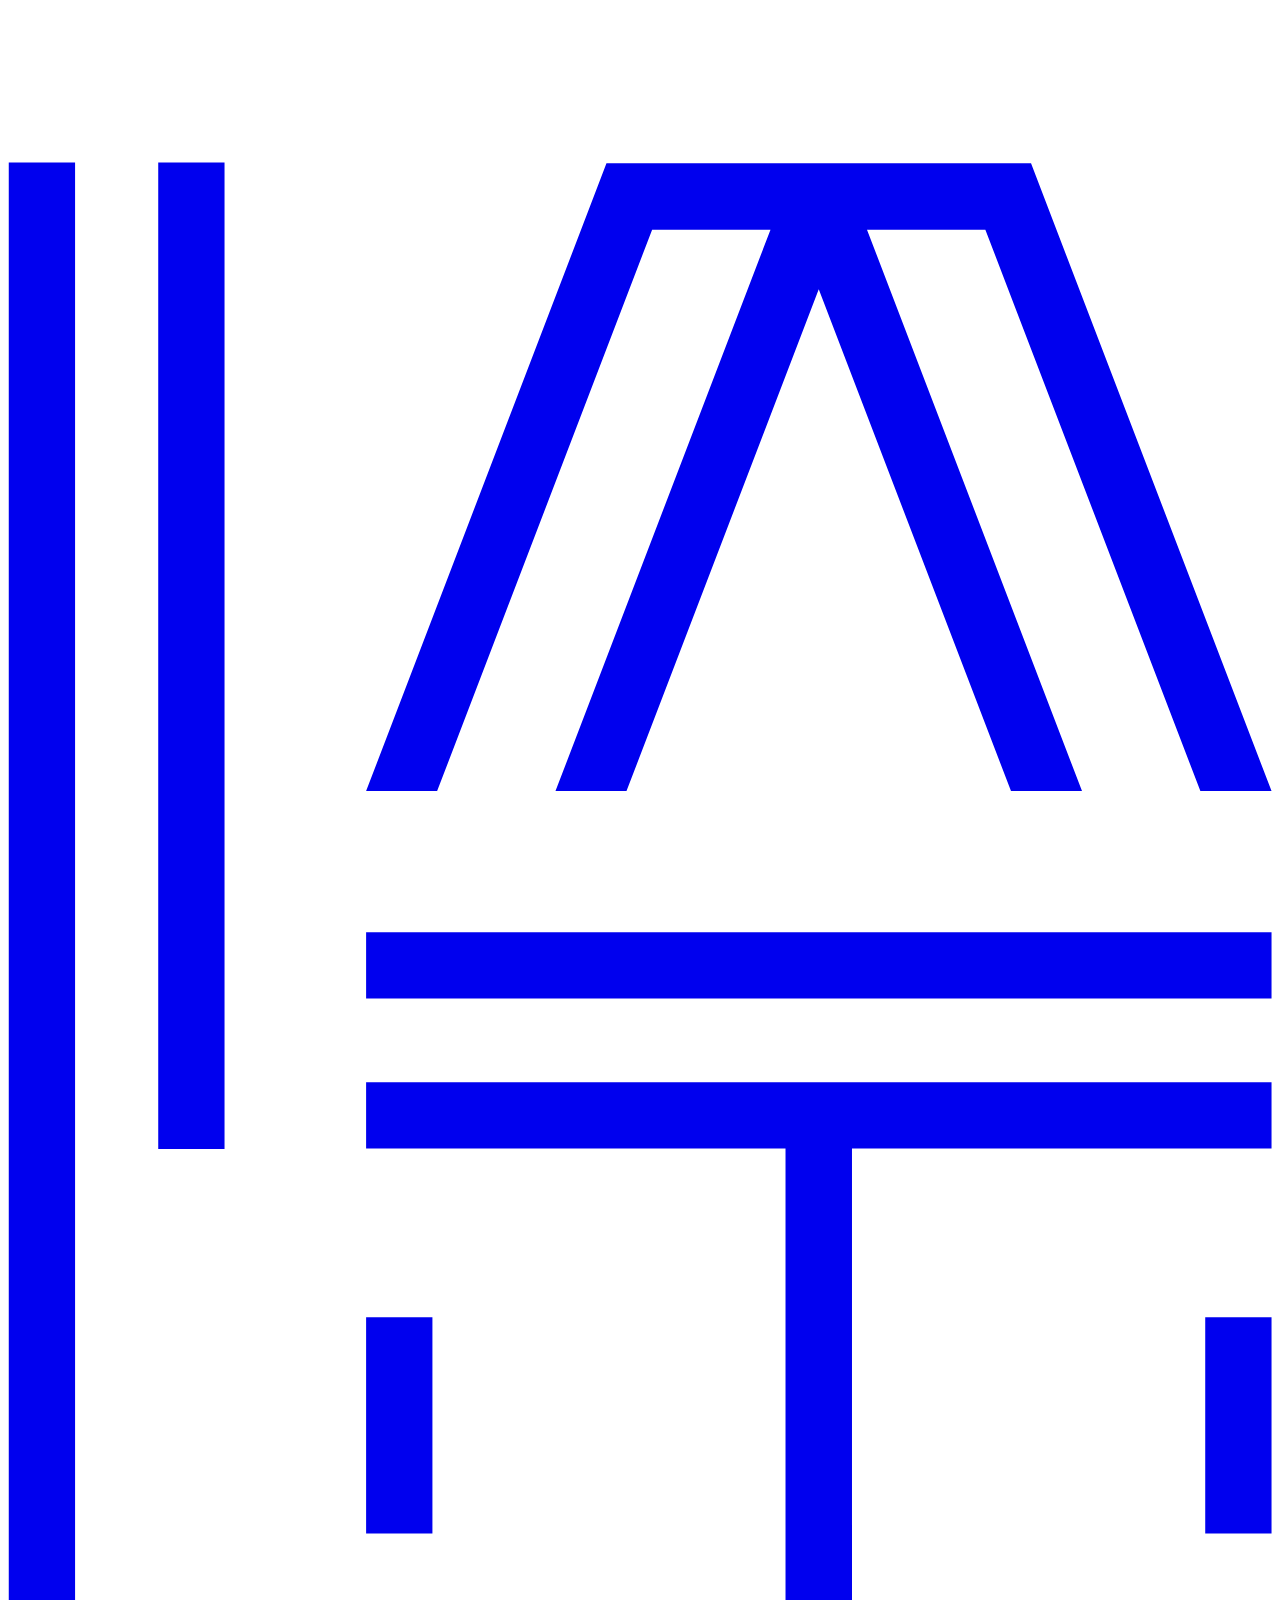
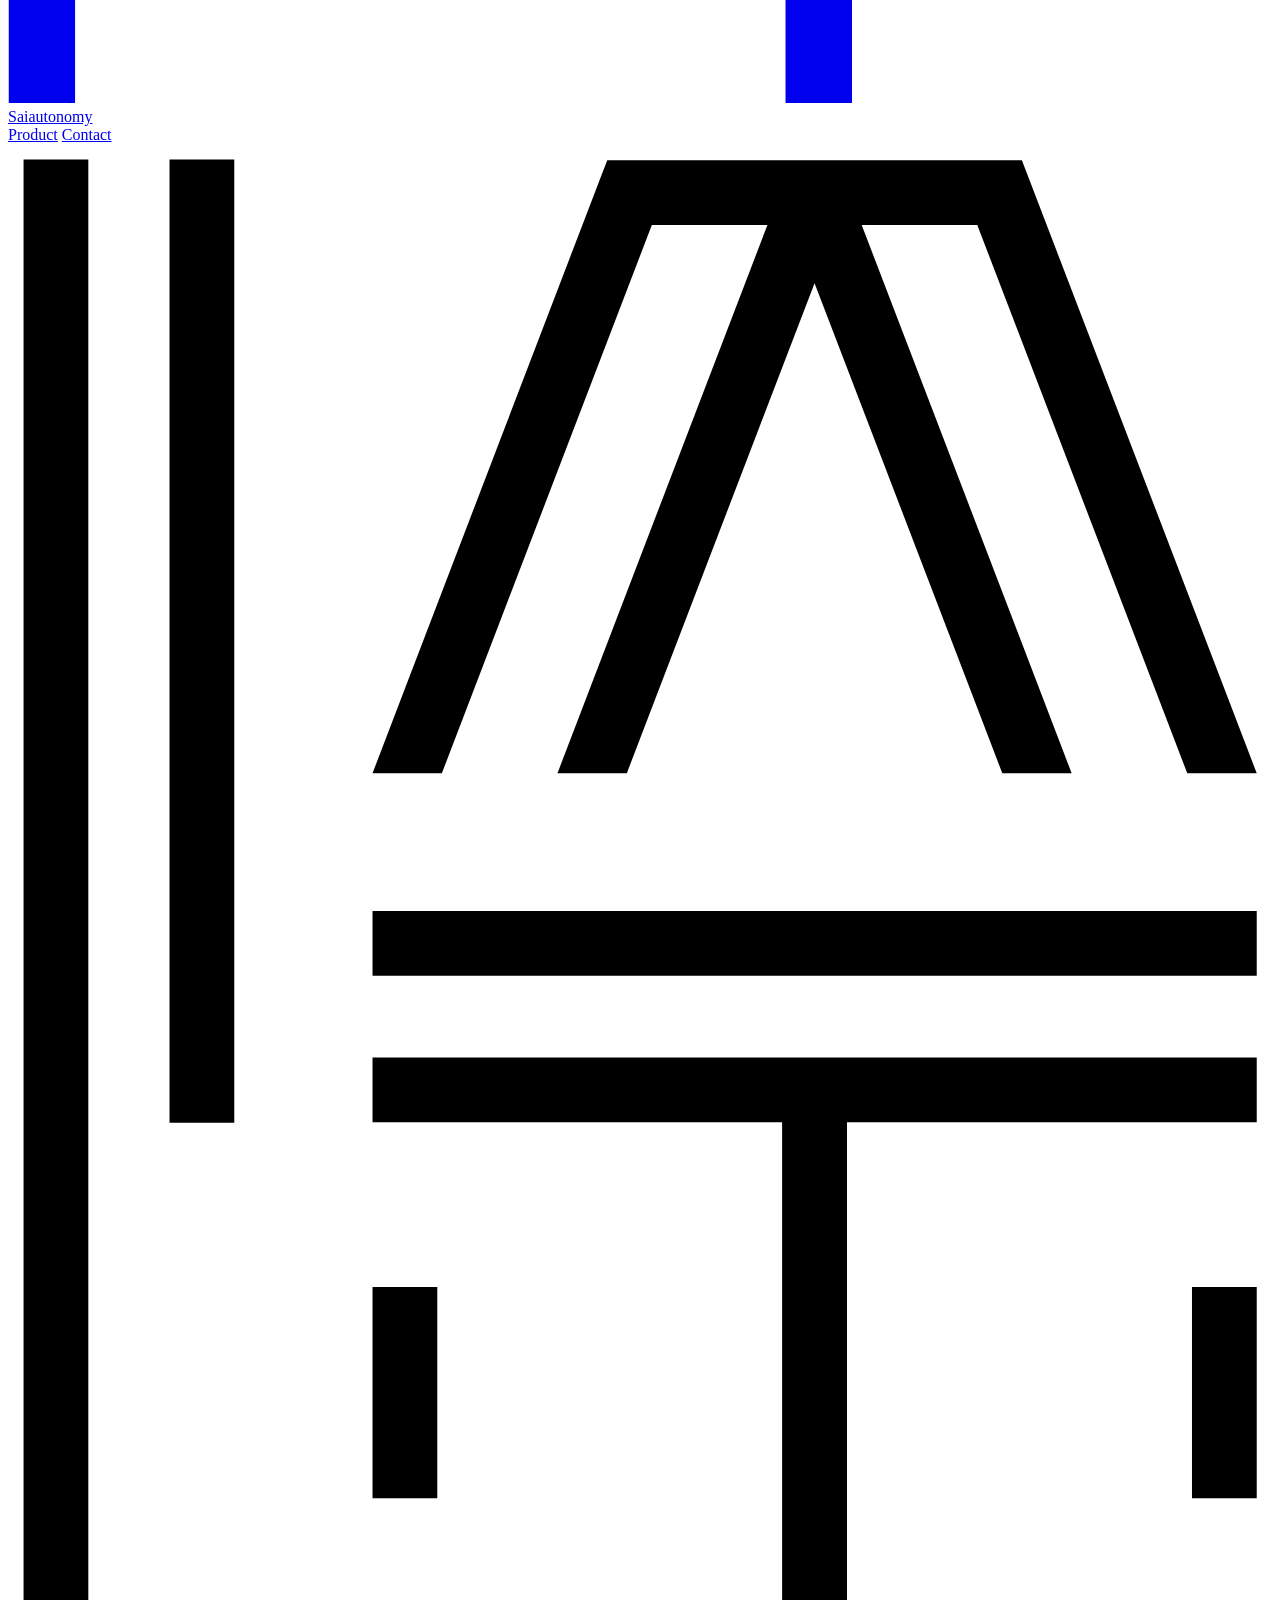
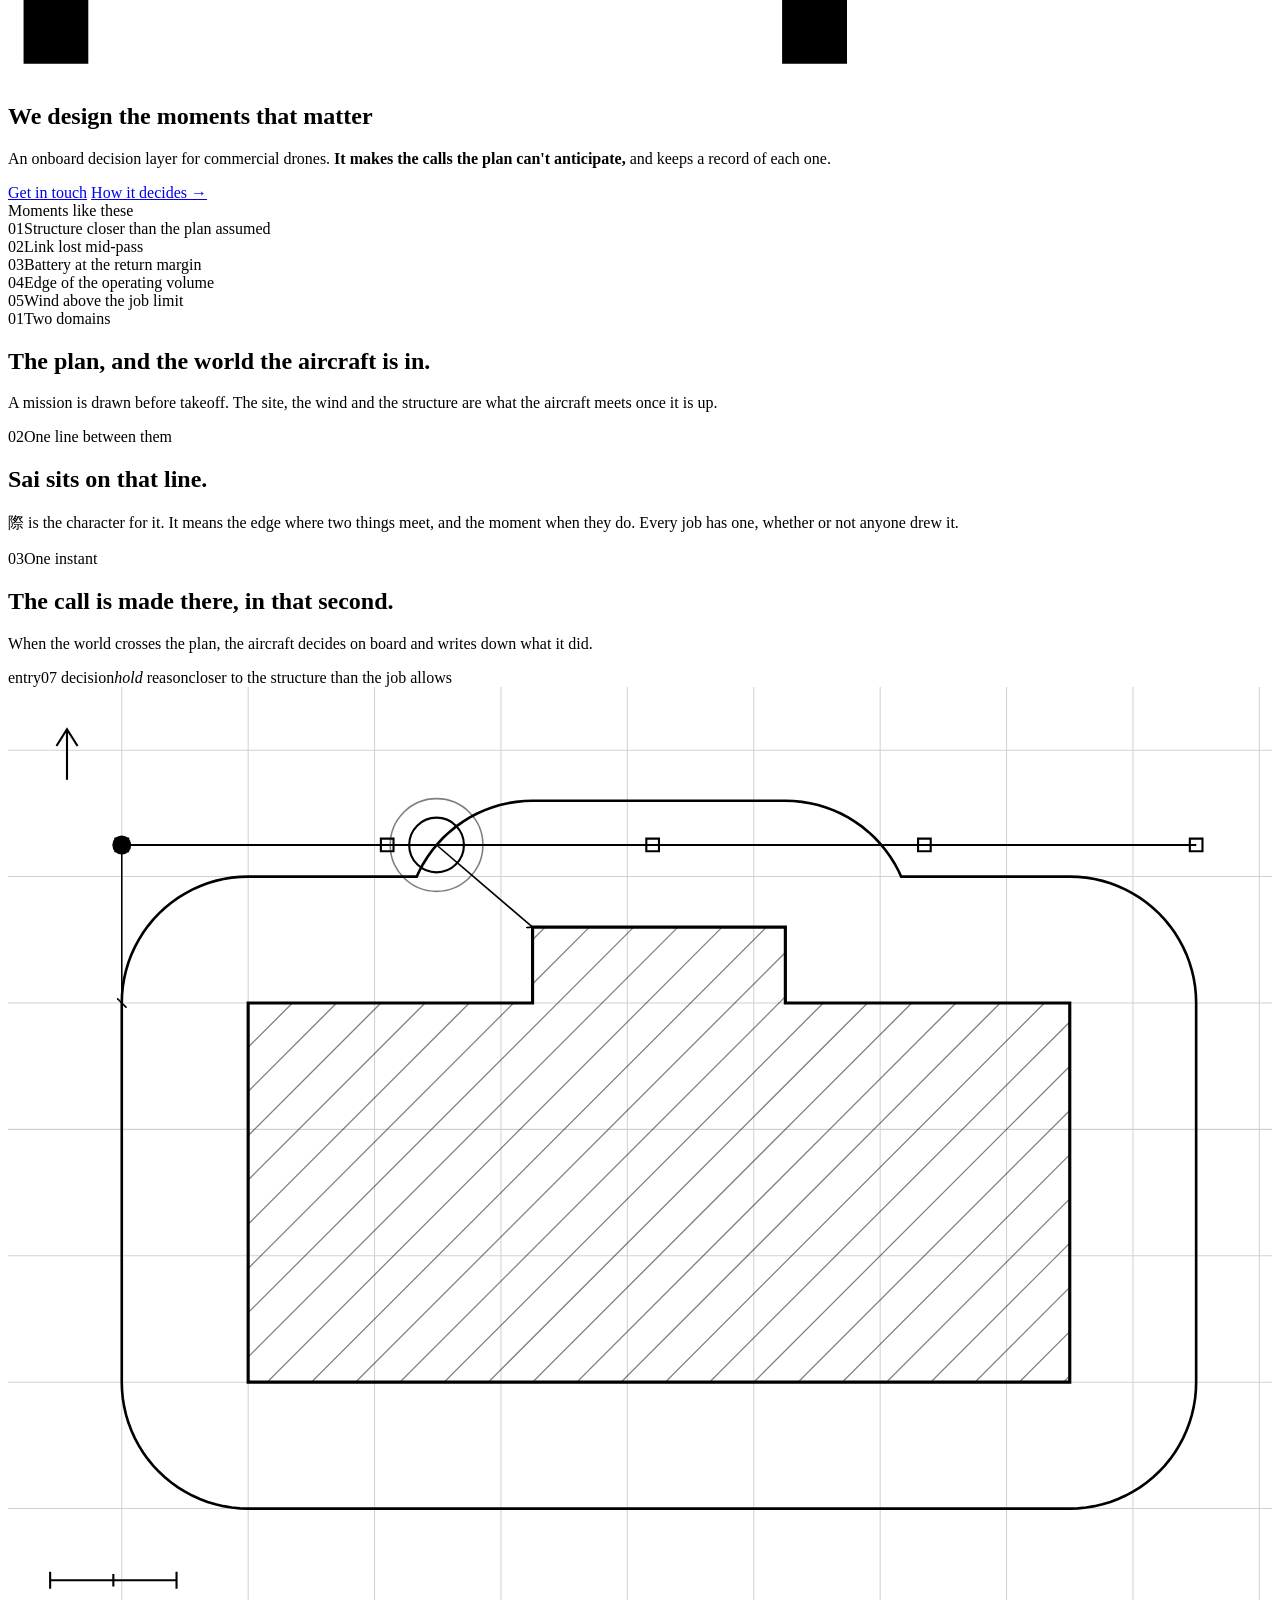
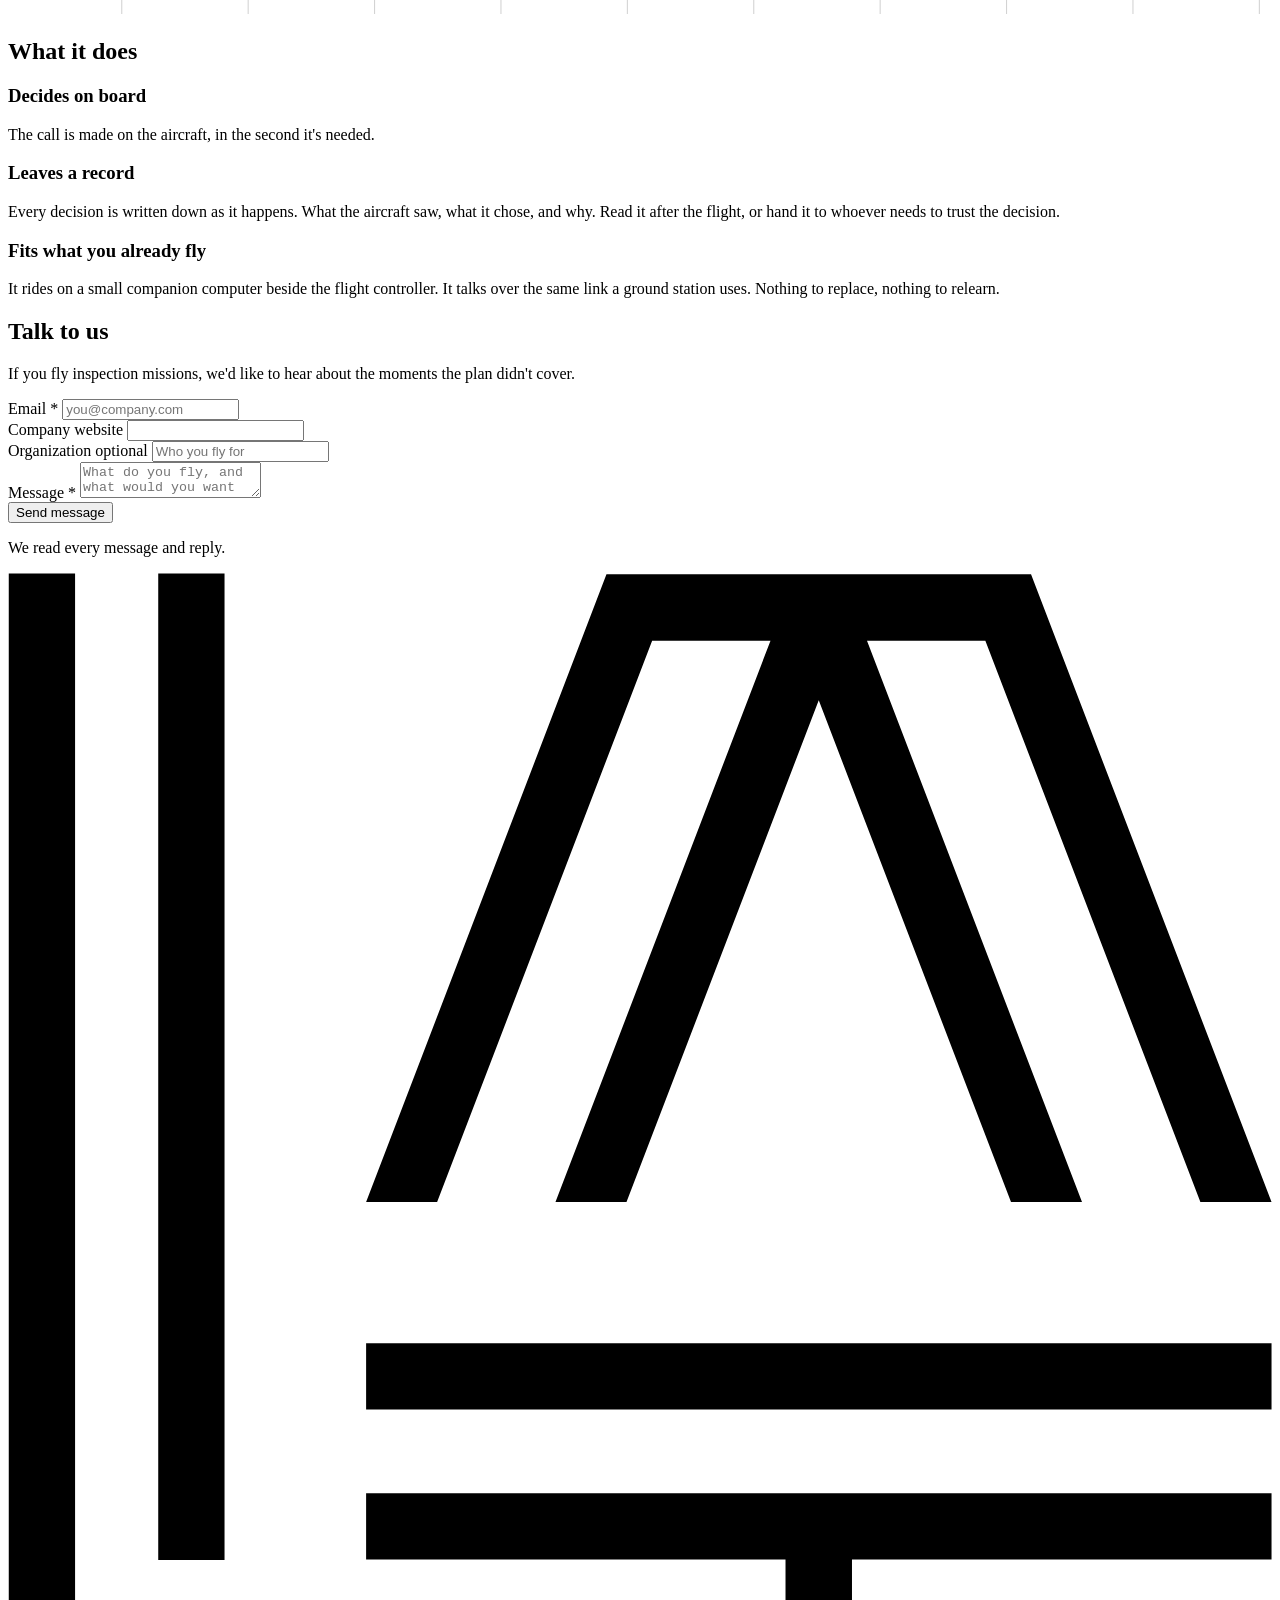
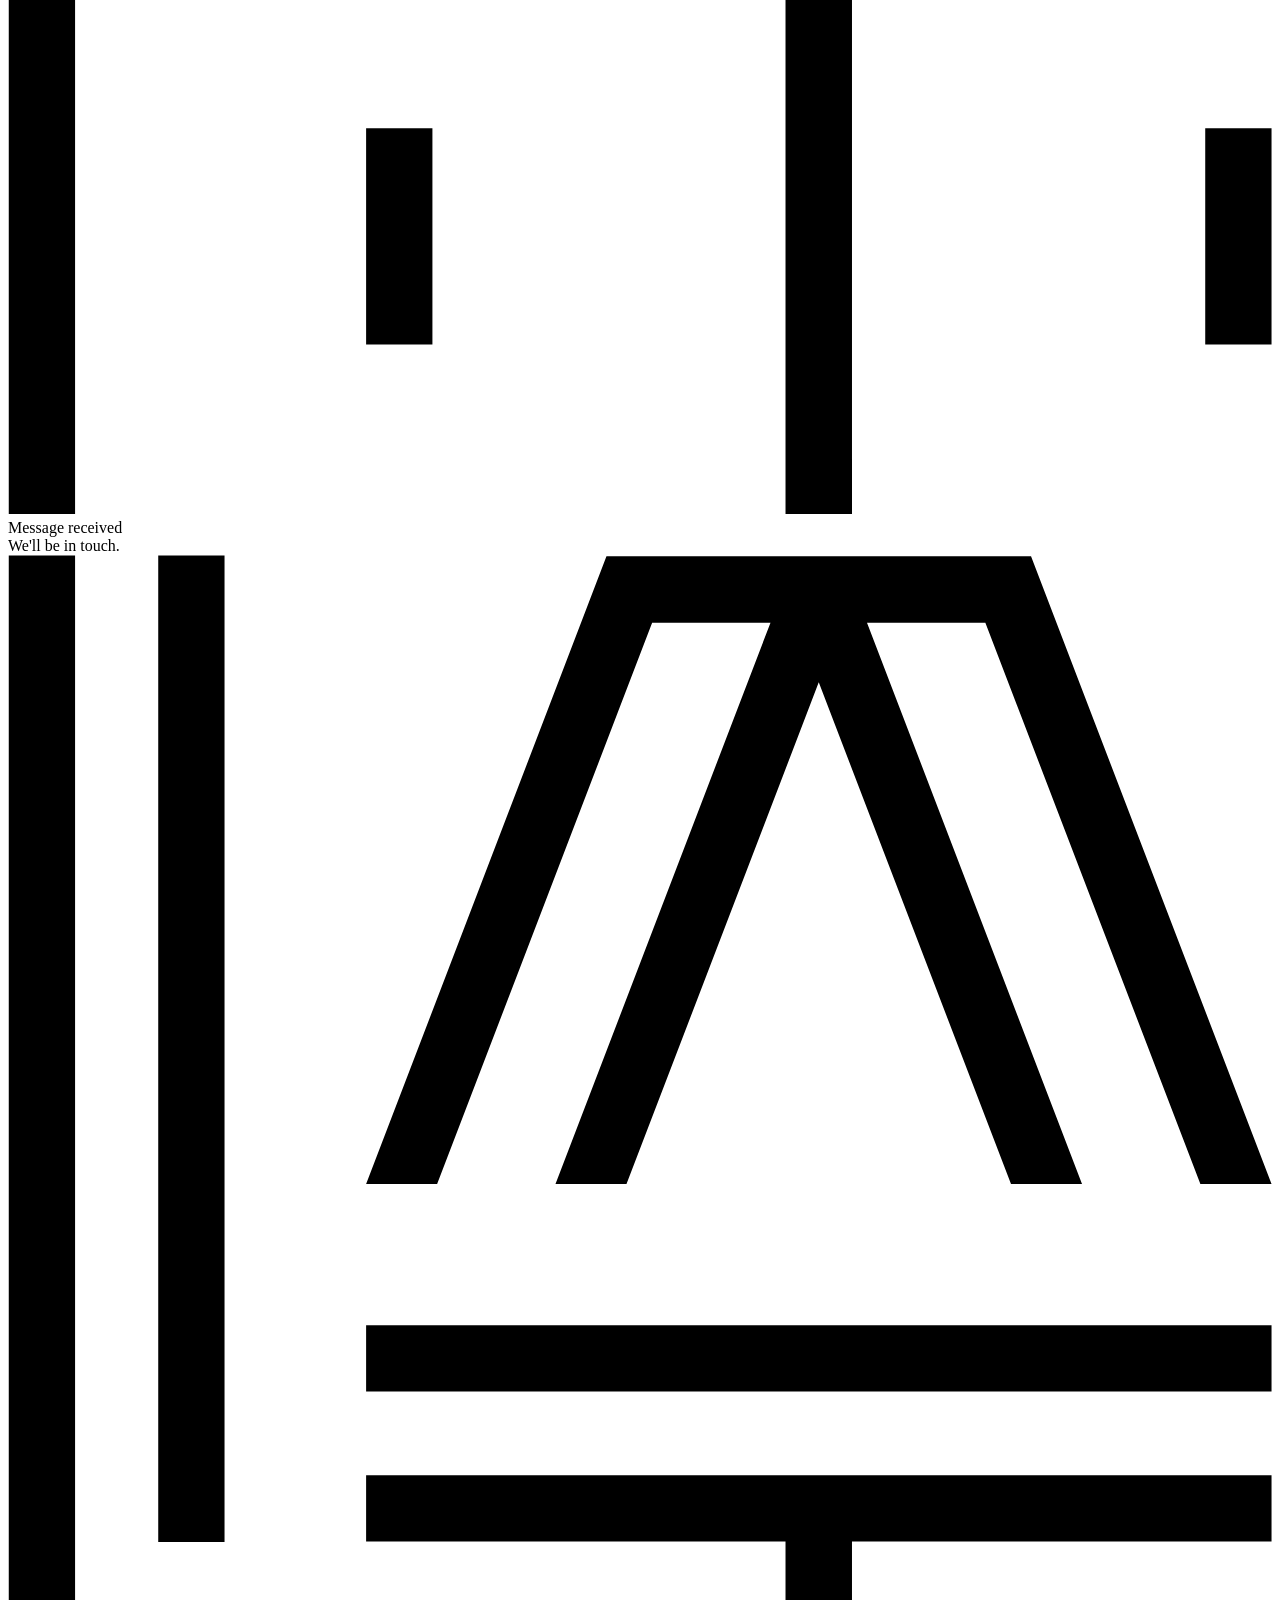
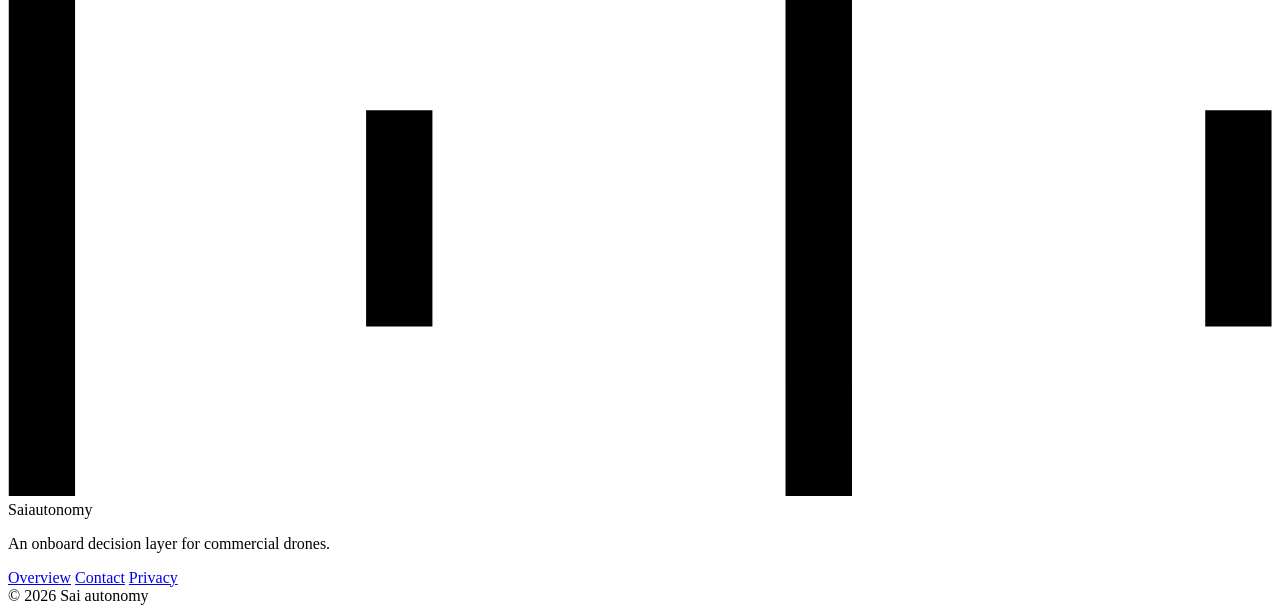
==== commit 683fe4a2: "site: drawing in feet; limit label sits on its line" ====
--- a/public/index.html
+++ b/public/index.html
@@ -114,28 +114,28 @@
           <defs>
             <marker id="tick" viewBox="0 0 6 6" refX="3" refY="3" markerWidth="6" markerHeight="6" orient="auto"><path d="M0 6L6 0" stroke="currentColor" stroke-width="1"/></marker>
           </defs>
-          <g class="g-grid"><path d="M18.0 0V440 M63.0 0V440 M108.0 0V440 M153.0 0V440 M198.0 0V440 M243.0 0V440 M288.0 0V440 M333.0 0V440 M378.0 0V440 M423.0 0V440 M468.0 0V440 M513.0 0V440 M558.0 0V440 M603.0 0V440 M0 450.0H600 M0 405.0H600 M0 360.0H600 M0 315.0H600 M0 270.0H600 M0 225.0H600 M0 180.0H600 M0 135.0H600 M0 90.0H600 M0 45.0H600 M0 0.0H600 " stroke="currentColor" stroke-width="0.5" opacity="0.18"/></g>
+          <g class="g-grid"><path d="M54.0 0V440 M114.0 0V440 M174.0 0V440 M234.0 0V440 M294.0 0V440 M354.0 0V440 M414.0 0V440 M474.0 0V440 M534.0 0V440 M594.0 0V440 M0 390.0H600 M0 330.0H600 M0 270.0H600 M0 210.0H600 M0 150.0H600 M0 90.0H600 M0 30.0H600 " stroke="currentColor" stroke-width="0.5" opacity="0.18"/></g>
           <g class="g-sheet">
             <g transform="translate(28 30)"><path d="M0 14V-10 M-5 -2L0 -10L5 -2" stroke="currentColor" stroke-width="1"/><text x="0" y="28" text-anchor="middle" class="t">N</text></g>
-            <g transform="translate(20 424)"><path d="M0 0H90 M0 -4V4 M45 -3V3 M90 -4V4" stroke="currentColor" stroke-width="1"/><text x="0" y="14" class="t">0</text><text x="90" y="14" text-anchor="middle" class="t">10 m</text></g>
-            <text x="288.0" y="279.0" text-anchor="middle" class="t">structure</text>
-            <text x="54.0" y="116.0" class="t">plan</text>
+            <g transform="translate(20 424)"><path d="M0 0H60 M0 -4V4 M30 -3V3 M60 -4V4" stroke="currentColor" stroke-width="1"/><text x="0" y="14" class="t">0</text><text x="60" y="14" text-anchor="middle" class="t">20 ft</text></g>
+            <text x="309.0" y="246.0" text-anchor="middle" class="t">structure</text>
+            <text x="54.0" y="65.0" class="t">plan</text>
           </g>
-          <g class="g-struct"><path class="d d-struct" pathLength="1" d="M108.0 360.0 L468.0 360.0 468.0 198.0 342.0 198.0 342.0 162.0 234.0 162.0 234.0 198.0 108.0 198.0 Z" stroke="currentColor" stroke-width="1.5"/></g>
-          <g class="g-hatch"><path d="M108.0 198.0 M108.0 225.0 135.0 198.0 M108.0 252.0 162.0 198.0 M108.0 279.0 189.0 198.0 M108.0 306.0 216.0 198.0 M234.0 180.0 252.0 162.0 M108.0 333.0 279.0 162.0 M108.0 360.0 306.0 162.0 M135.0 360.0 333.0 162.0 M162.0 360.0 342.0 180.0 M189.0 360.0 351.0 198.0 M216.0 360.0 378.0 198.0 M243.0 360.0 405.0 198.0 M270.0 360.0 432.0 198.0 M297.0 360.0 459.0 198.0 M324.0 360.0 468.0 216.0 M351.0 360.0 468.0 243.0 M378.0 360.0 468.0 270.0 M405.0 360.0 468.0 297.0 M432.0 360.0 468.0 324.0 M459.0 360.0 468.0 351.0" stroke="currentColor" stroke-width="0.6" opacity="0.5"/></g>
-          <g class="g-plan"><path class="d d-plan" pathLength="1" d="M54.0 126.0 L522.0 126.0" stroke="currentColor" stroke-width="1"/></g>
-          <g class="g-wp"><path d="M51.0 123.0h6v6h-6z M168.0 123.0h6v6h-6z M285.0 123.0h6v6h-6z M402.0 123.0h6v6h-6z M519.0 123.0h6v6h-6z" stroke="currentColor" stroke-width="1"/></g>
-          <g class="g-limit"><path class="d d-limit" pathLength="1" d="M54.0 198.0 L54.12 194.47 54.46 190.95 55.04 187.47 55.84 184.02 56.87 180.64 58.11 177.34 59.57 174.12 61.23 171.0 63.1 168.0 65.16 165.13 67.4 162.4 69.82 159.82 72.4 157.4 75.13 155.16 78.0 153.1 81.0 151.23 84.12 149.57 87.34 148.11 90.64 146.87 94.02 145.84 97.47 145.04 100.95 144.46 104.47 144.12 108.0 144.0 183.11 144.0 184.11 141.34 185.57 138.12 187.23 135.0 189.1 132.0 191.16 129.13 193.4 126.4 195.82 123.82 198.4 121.4 201.13 119.16 204.0 117.1 207.0 115.23 210.12 113.57 213.34 112.11 216.64 110.87 220.02 109.84 223.47 109.04 226.95 108.46 230.47 108.12 234.0 108.0 342.0 108.0 345.53 108.12 349.05 108.46 352.53 109.04 355.98 109.84 359.36 110.87 362.66 112.11 365.88 113.57 369.0 115.23 372.0 117.1 374.87 119.16 377.6 121.4 380.18 123.82 382.6 126.4 384.84 129.13 386.9 132.0 388.77 135.0 390.43 138.12 391.89 141.34 392.89 144.0 468.0 144.0 471.53 144.12 475.05 144.46 478.53 145.04 481.98 145.84 485.36 146.87 488.66 148.11 491.88 149.57 495.0 151.23 498.0 153.1 500.87 155.16 503.6 157.4 506.18 159.82 508.6 162.4 510.84 165.13 512.9 168.0 514.77 171.0 516.43 174.12 517.89 177.34 519.13 180.64 520.16 184.02 520.96 187.47 521.54 190.95 521.88 194.47 522.0 198.0 522.0 360.0 521.88 363.53 521.54 367.05 520.96 370.53 520.16 373.98 519.13 377.36 517.89 380.66 516.43 383.88 514.77 387.0 512.9 390.0 510.84 392.87 508.6 395.6 506.18 398.18 503.6 400.6 500.87 402.84 498.0 404.9 495.0 406.77 491.88 408.43 488.66 409.89 485.36 411.13 481.98 412.16 478.53 412.96 475.05 413.54 471.53 413.88 468.0 414.0 108.0 414.0 104.47 413.88 100.95 413.54 97.47 412.96 94.02 412.16 90.64 411.13 87.34 409.89 84.12 408.43 81.0 406.77 78.0 404.9 75.13 402.84 72.4 400.6 69.82 398.18 67.4 395.6 65.16 392.87 63.1 390.0 61.23 387.0 59.57 383.88 58.11 380.66 56.87 377.36 55.84 373.98 55.04 370.53 54.46 367.05 54.12 363.53 54.0 360.0 54.0 198.0" stroke="currentColor" stroke-width="1.25" stroke-dasharray="1"/></g>
-          <g class="g-limitlabel"><text x="504.0" y="40.5" class="t tl">limit</text></g>
-          <g class="g-ghost"><path d="M193.77 126.0 L522.0 126.0" stroke="currentColor" stroke-width="1" stroke-dasharray="2 4"/></g>
+          <g class="g-struct"><path class="d d-struct" pathLength="1" d="M114.0 330.0 L504.0 330.0 504.0 150.0 369.0 150.0 369.0 114.0 249.0 114.0 249.0 150.0 114.0 150.0 Z" stroke="currentColor" stroke-width="1.5"/></g>
+          <g class="g-hatch"><path d="M114.0 150.0 M114.0 171.0 135.0 150.0 M114.0 192.0 156.0 150.0 M114.0 213.0 177.0 150.0 M114.0 234.0 198.0 150.0 M114.0 255.0 219.0 150.0 M249.0 120.0 255.0 114.0 M114.0 276.0 240.0 150.0 M249.0 141.0 276.0 114.0 M114.0 297.0 297.0 114.0 M114.0 318.0 318.0 114.0 M123.0 330.0 339.0 114.0 M144.0 330.0 360.0 114.0 M165.0 330.0 369.0 126.0 M186.0 330.0 369.0 147.0 M207.0 330.0 387.0 150.0 M228.0 330.0 408.0 150.0 M249.0 330.0 429.0 150.0 M270.0 330.0 450.0 150.0 M291.0 330.0 471.0 150.0 M312.0 330.0 492.0 150.0 M333.0 330.0 504.0 159.0 M354.0 330.0 504.0 180.0 M375.0 330.0 504.0 201.0 M396.0 330.0 504.0 222.0 M417.0 330.0 504.0 243.0 M438.0 330.0 504.0 264.0 M459.0 330.0 504.0 285.0 M480.0 330.0 504.0 306.0 M501.0 330.0 504.0 327.0" stroke="currentColor" stroke-width="0.6" opacity="0.5"/></g>
+          <g class="g-plan"><path class="d d-plan" pathLength="1" d="M54.0 75.0 L564.0 75.0" stroke="currentColor" stroke-width="1"/></g>
+          <g class="g-wp"><path d="M51.0 72.0h6v6h-6z M177.0 72.0h6v6h-6z M303.0 72.0h6v6h-6z M432.0 72.0h6v6h-6z M561.0 72.0h6v6h-6z" stroke="currentColor" stroke-width="1"/></g>
+          <g class="g-limit"><path class="d d-limit" pathLength="1" d="M54.0 150.0 L54.13 146.08 54.51 142.17 55.15 138.29 56.04 134.47 57.18 130.71 58.57 127.04 60.19 123.46 62.04 120.0 64.11 116.67 66.4 113.47 68.89 110.44 71.57 107.57 74.44 104.89 77.47 102.4 80.67 100.11 84.0 98.04 87.46 96.19 91.04 94.57 94.71 93.18 98.47 92.04 102.29 91.15 106.17 90.51 110.08 90.13 114.0 90.0 194.04 90.0 195.19 87.46 197.04 84.0 199.11 80.67 201.4 77.47 203.89 74.44 206.57 71.57 209.44 68.89 212.47 66.4 215.67 64.11 219.0 62.04 222.46 60.19 226.04 58.57 229.71 57.18 233.47 56.04 237.29 55.15 241.17 54.51 245.08 54.13 249.0 54.0 369.0 54.0 372.92 54.13 376.83 54.51 380.71 55.15 384.53 56.04 388.29 57.18 391.96 58.57 395.54 60.19 399.0 62.04 402.33 64.11 405.53 66.4 408.56 68.89 411.43 71.57 414.11 74.44 416.6 77.47 418.89 80.67 420.96 84.0 422.81 87.46 423.96 90.0 504.0 90.0 507.92 90.13 511.83 90.51 515.71 91.15 519.53 92.04 523.29 93.18 526.96 94.57 530.54 96.19 534.0 98.04 537.33 100.11 540.53 102.4 543.56 104.89 546.43 107.57 549.11 110.44 551.6 113.47 553.89 116.67 555.96 120.0 557.81 123.46 559.43 127.04 560.82 130.71 561.96 134.47 562.85 138.29 563.49 142.17 563.87 146.08 564.0 150.0 564.0 330.0 563.87 333.92 563.49 337.83 562.85 341.71 561.96 345.53 560.82 349.29 559.43 352.96 557.81 356.54 555.96 360.0 553.89 363.33 551.6 366.53 549.11 369.56 546.43 372.43 543.56 375.11 540.53 377.6 537.33 379.89 534.0 381.96 530.54 383.81 526.96 385.43 523.29 386.82 519.53 387.96 515.71 388.85 511.83 389.49 507.92 389.87 504.0 390.0 114.0 390.0 110.08 389.87 106.17 389.49 102.29 388.85 98.47 387.96 94.71 386.82 91.04 385.43 87.46 383.81 84.0 381.96 80.67 379.89 77.47 377.6 74.44 375.11 71.57 372.43 68.89 369.56 66.4 366.53 64.11 363.33 62.04 360.0 60.19 356.54 58.57 352.96 57.18 349.29 56.04 345.53 55.15 341.71 54.51 337.83 54.13 333.92 54.0 330.0 54.0 150.0" stroke="currentColor" stroke-width="1.25" stroke-dasharray="1"/></g>
+          <g class="g-limitlabel"><text x="309.0" y="408.0" text-anchor="middle" class="t tl">limit</text></g>
+          <g class="g-ghost"><path d="M203.43 75.0 L564.0 75.0" stroke="currentColor" stroke-width="1" stroke-dasharray="2 4"/></g>
           <g class="g-craft">
-            <g transform="translate(54.0 126.0)">
-              <g class="dim1"><path d="M0 0V72.0" stroke="currentColor" stroke-width="0.75" marker-start="url(#tick)" marker-end="url(#tick)"/><text x="6" y="40.0" class="t">8 m</text></g>
+            <g transform="translate(54.0 75.0)">
+              <g class="dim1"><path d="M0 0V75.0" stroke="currentColor" stroke-width="0.75" marker-start="url(#tick)" marker-end="url(#tick)"/><text x="6" y="41.5" class="t">25 ft</text></g>
               <circle r="4.5" fill="currentColor" stroke="none"/>
             </g>
           </g>
-          <g class="g-dim2"><path d="M193.77 126.0 L234.0 162.0" stroke="currentColor" stroke-width="0.75" marker-start="url(#tick)" marker-end="url(#tick)"/><text x="221.885" y="140.0" class="t">6 m</text></g>
-          <g transform="translate(193.77 126.0)"><g class="g-hold"><circle r="13" stroke="currentColor" stroke-width="1"/><circle r="22" stroke="currentColor" stroke-width="0.75" opacity="0.5"/></g></g>
+          <g class="g-dim2"><path d="M203.43 75.0 L249.0 114.0" stroke="currentColor" stroke-width="0.75" marker-start="url(#tick)" marker-end="url(#tick)"/><text x="234.215" y="90.5" class="t">20 ft</text></g>
+          <g transform="translate(203.43 75.0)"><g class="g-hold"><circle r="13" stroke="currentColor" stroke-width="1"/><circle r="22" stroke="currentColor" stroke-width="0.75" opacity="0.5"/></g></g>
         </svg>
       </div>
     </section>
